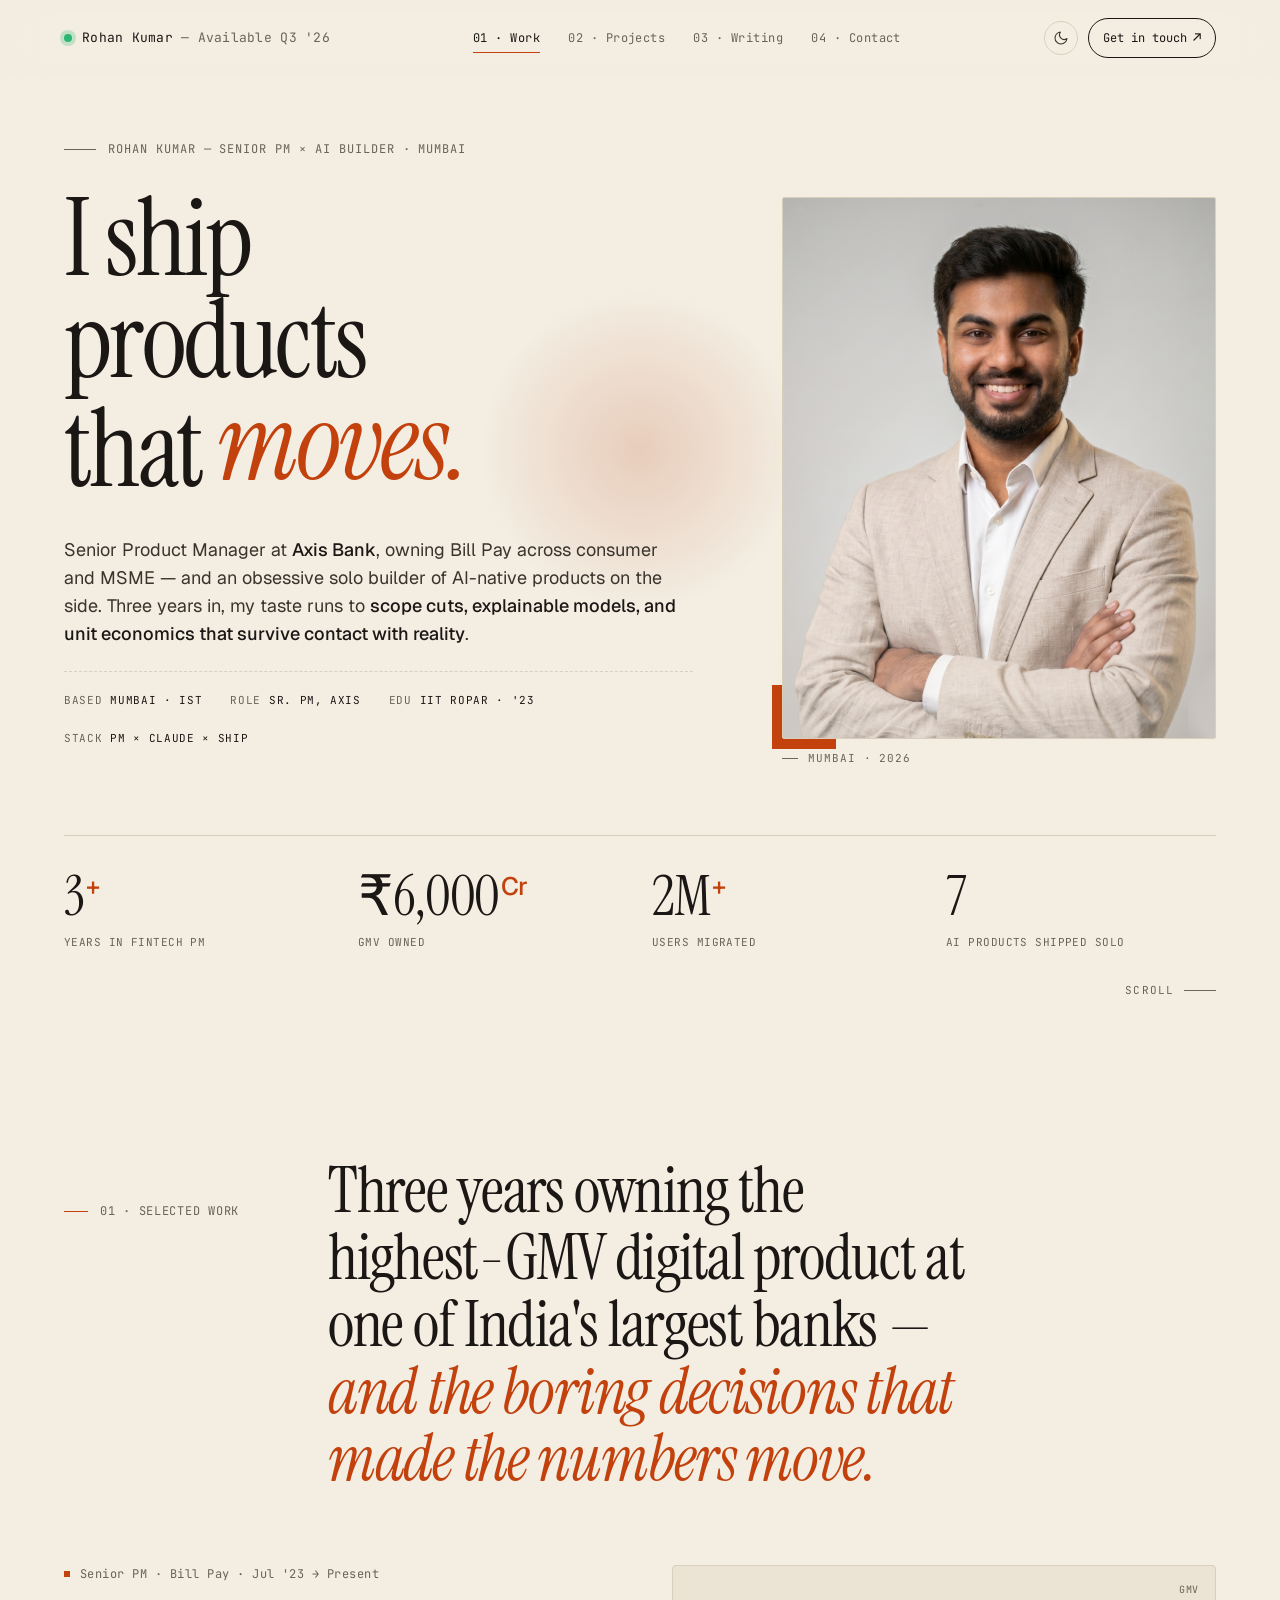
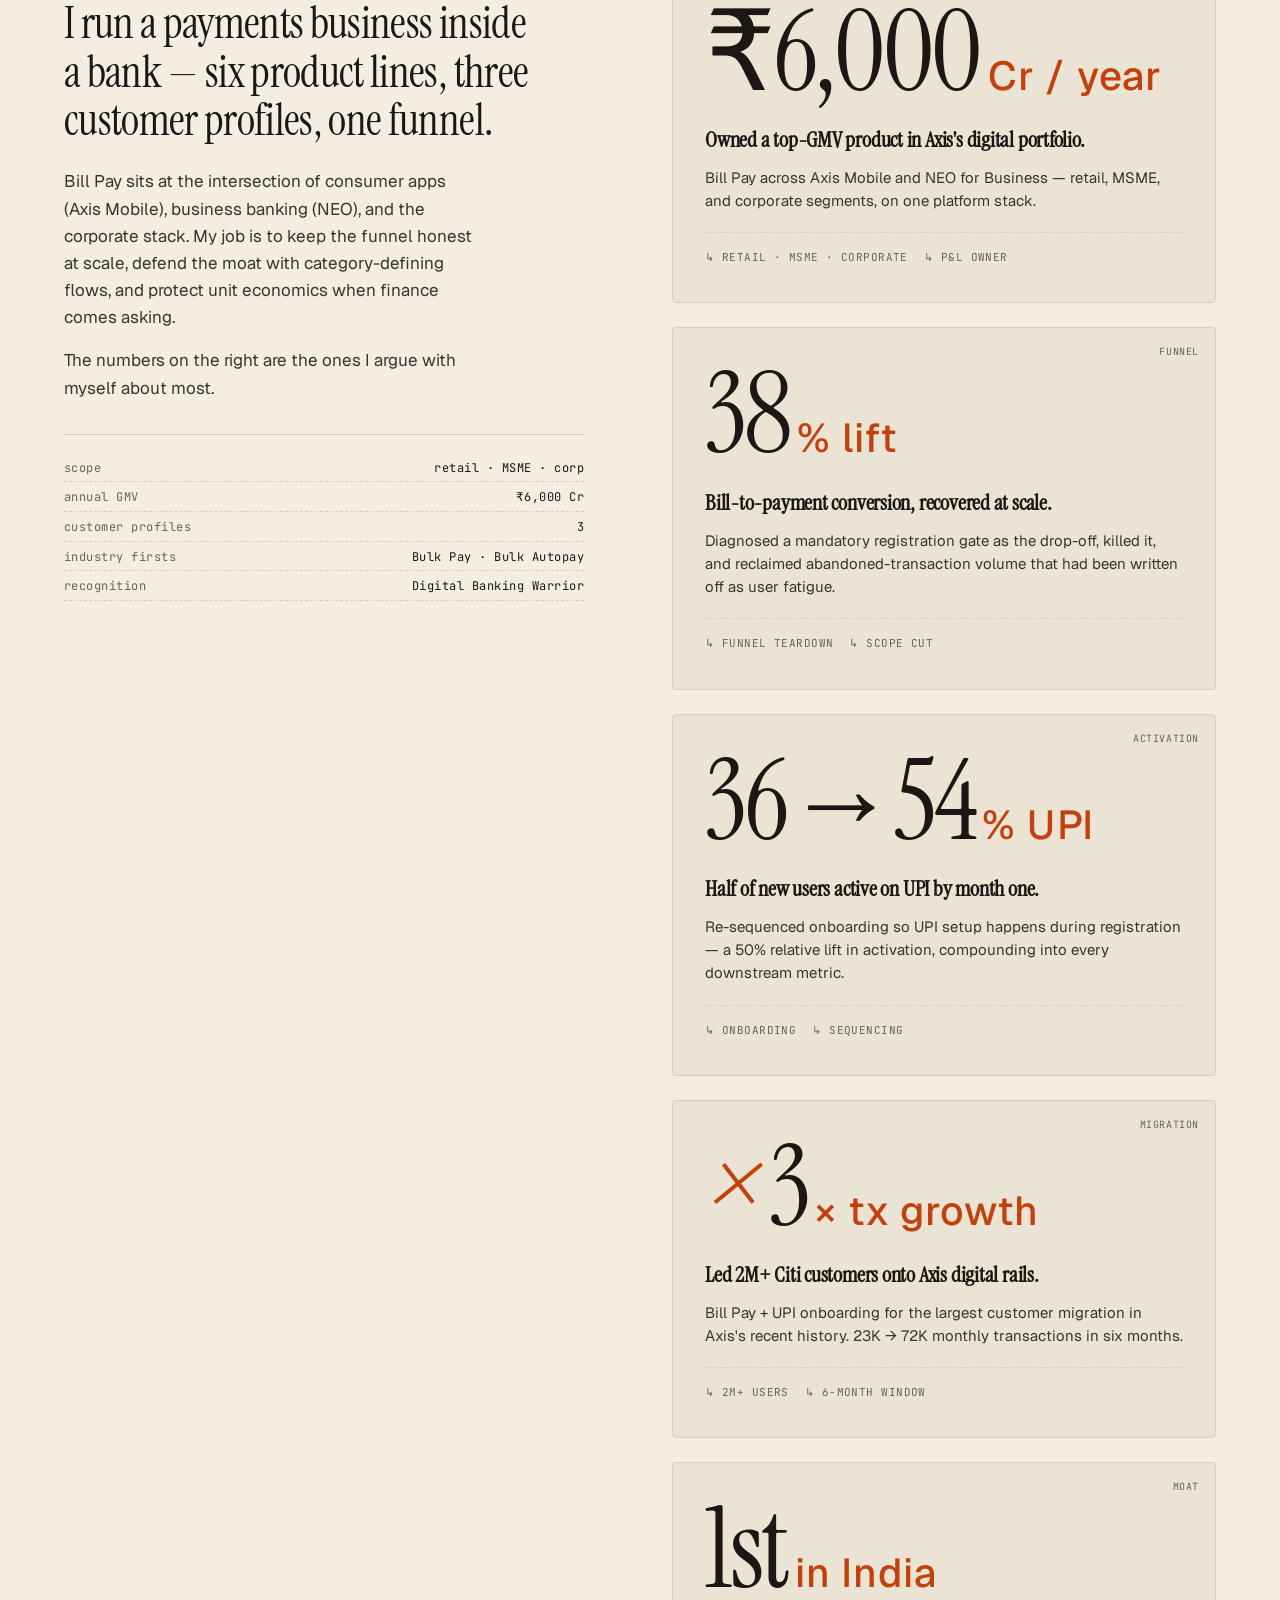
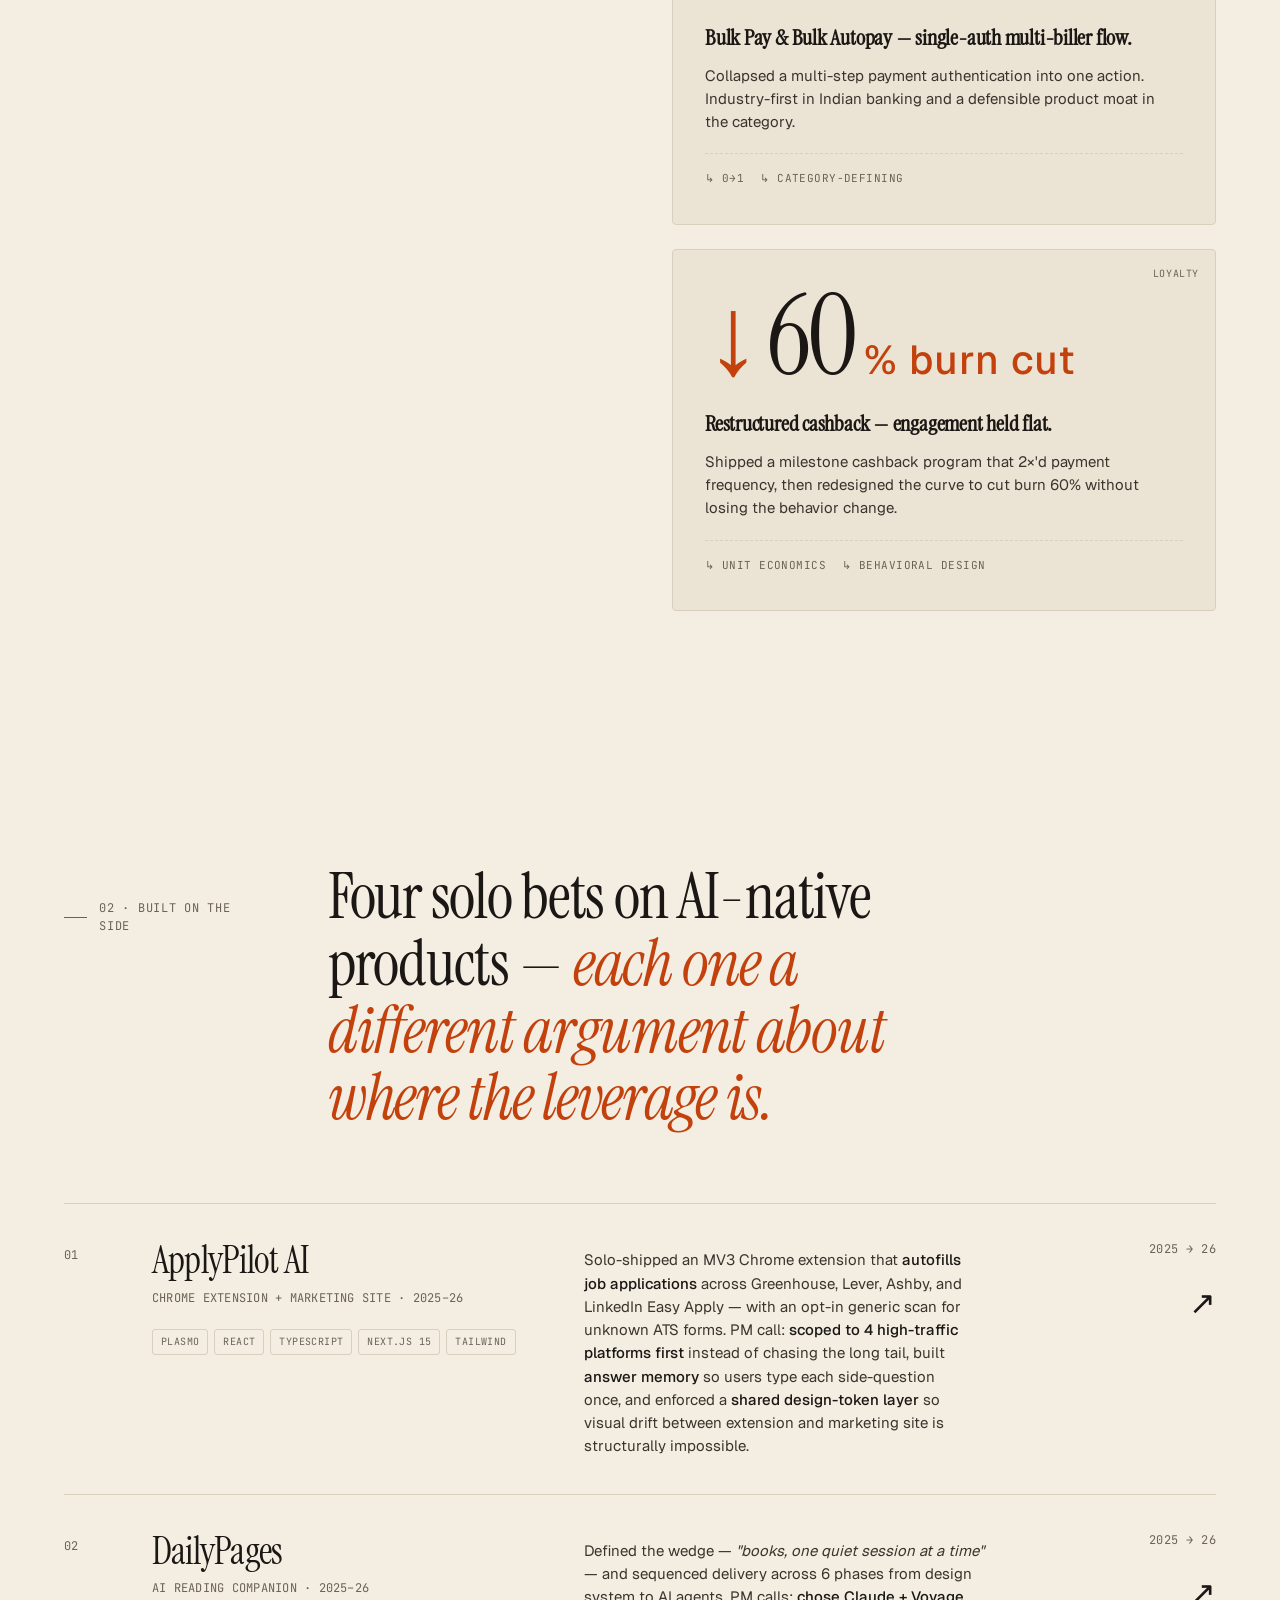
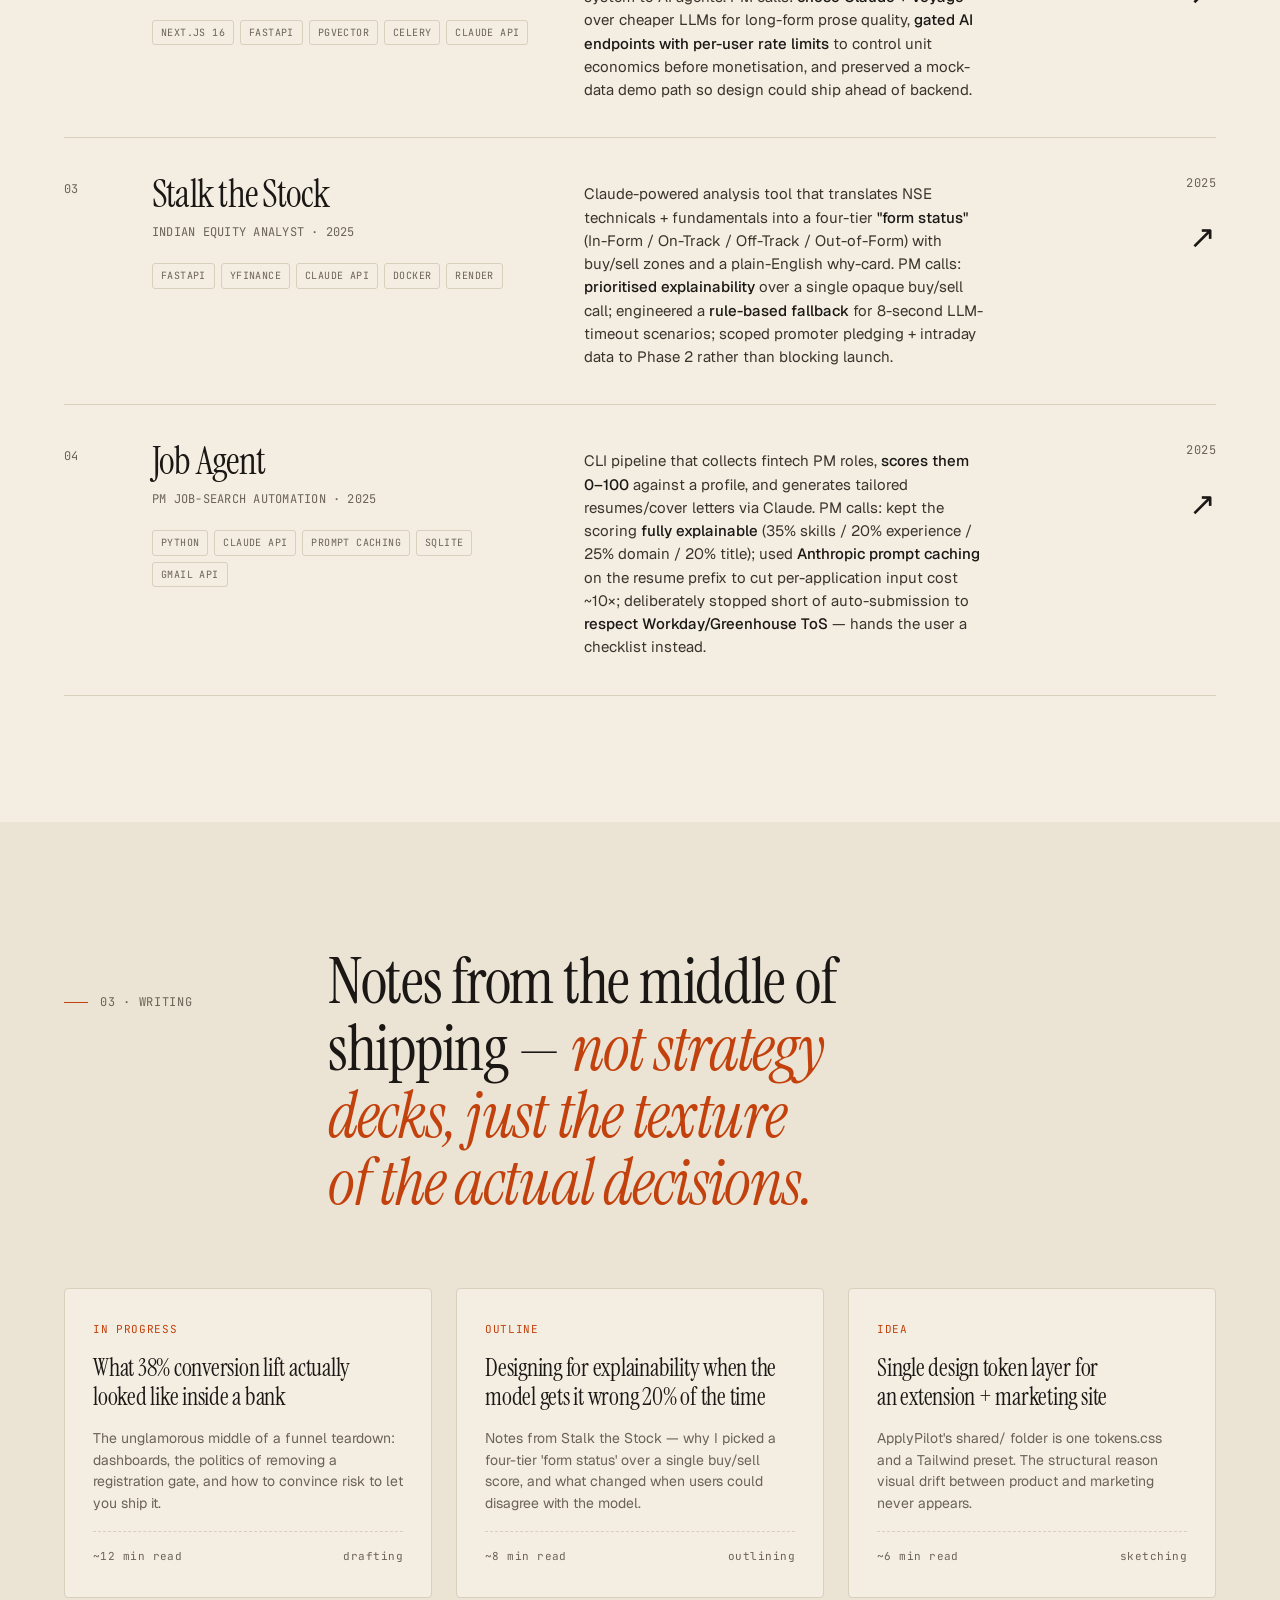
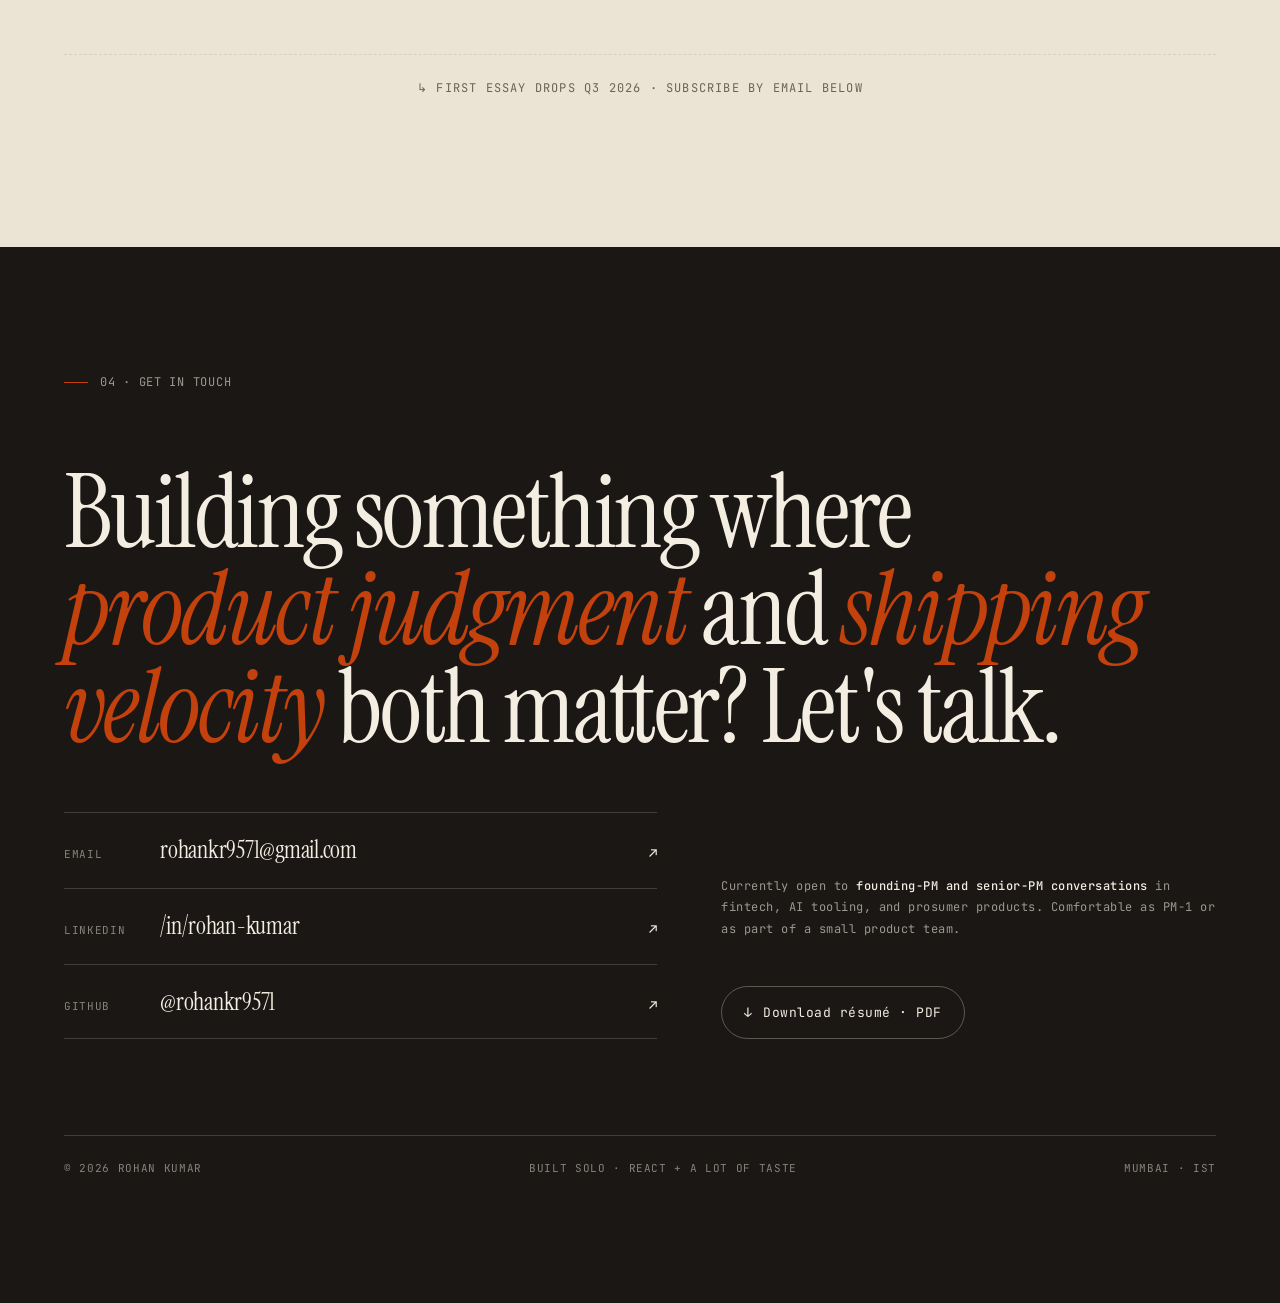
==== index.html @ eeb5023b "Initial commit: static portfolio site - Single-page editorial portfolio with Hero, Axis Impact, Proj" ====
<!doctype html>
<html lang="en">
<head>
<meta charset="utf-8" />
<meta name="viewport" content="width=device-width, initial-scale=1, viewport-fit=cover" />
<title>Rohan Kumar — Senior PM × AI Builder</title>
<meta name="description" content="Senior Product Manager at Axis Bank, owning ₹6,000 Cr GMV in digital payments. Solo builder of AI-native fintech and prosumer products. Mumbai, India." />
<meta name="author" content="Rohan Kumar" />

<meta property="og:type" content="website" />
<meta property="og:title" content="Rohan Kumar — Senior PM × AI Builder" />
<meta property="og:description" content="Senior Product Manager at Axis Bank, owning ₹6,000 Cr GMV in digital payments. Solo builder of AI-native fintech and prosumer products." />
<meta property="og:image" content="assets/og-image.png" />
<meta property="og:image:width" content="1200" />
<meta property="og:image:height" content="630" />
<meta name="twitter:card" content="summary_large_image" />
<meta name="twitter:image" content="assets/og-image.png" />

<link rel="icon" type="image/svg+xml" href="favicon.svg" />

<link rel="preconnect" href="https://fonts.googleapis.com" />
<link rel="preconnect" href="https://fonts.gstatic.com" crossorigin />
<link rel="preload" as="image" href="assets/rohan-portrait.png" fetchpriority="high" />
<link rel="stylesheet" href="https://fonts.googleapis.com/css2?family=Instrument+Serif:ital@0;1&family=Geist:wght@300;400;500;600&family=JetBrains+Mono:wght@400;500&display=swap" />

<link rel="stylesheet" href="styles.css" />

<script>
  // Inline theme bootstrap — runs before paint to prevent flash.
  (() => {
    try {
      const saved = localStorage.getItem('theme');
      const sysDark = window.matchMedia('(prefers-color-scheme: dark)').matches;
      const theme = saved || (sysDark ? 'dark' : 'light');
      document.documentElement.setAttribute('data-theme', theme);
    } catch (e) { /* localStorage blocked — fall through to default light */ }
  })();
</script>
</head>
<body>

<div class="scroll-progress" id="scroll-progress"></div>

<div class="cursor-blob" id="cursor-blob" aria-hidden="true"></div>

<nav class="nav" id="nav">
  <div class="nav-inner">
    <a href="#top" class="nav-brand">
      <span class="dot"></span>
      <span>Rohan Kumar <span class="sub">— Available Q3 '26</span></span>
    </a>
    <div class="nav-links" id="nav-links">
      <a href="#work">01 · Work</a>
      <a href="#projects">02 · Projects</a>
      <a href="#writing">03 · Writing</a>
      <a href="#contact">04 · Contact</a>
    </div>
    <div class="nav-right">
      <button class="theme-toggle" id="theme-toggle" type="button" aria-label="Toggle dark mode" title="Toggle theme">
        <svg class="icon-sun" viewBox="0 0 24 24" width="16" height="16" fill="none" stroke="currentColor" stroke-width="1.6" stroke-linecap="round" stroke-linejoin="round" aria-hidden="true">
          <circle cx="12" cy="12" r="4"/>
          <path d="M12 2v2M12 20v2M4.93 4.93l1.41 1.41M17.66 17.66l1.41 1.41M2 12h2M20 12h2M4.93 19.07l1.41-1.41M17.66 6.34l1.41-1.41"/>
        </svg>
        <svg class="icon-moon" viewBox="0 0 24 24" width="16" height="16" fill="none" stroke="currentColor" stroke-width="1.6" stroke-linecap="round" stroke-linejoin="round" aria-hidden="true">
          <path d="M21 12.79A9 9 0 1 1 11.21 3 7 7 0 0 0 21 12.79z"/>
        </svg>
      </button>
      <a class="nav-cta" href="#contact">Get in touch <span style="font-size:14px">↗</span></a>
    </div>
  </div>
</nav>

<!-- ───────── Hero ───────── -->
<section id="top" class="hero">
  <div class="shell">
    <div class="hero-eyebrow">
      <span class="bar"></span>
      <span>Rohan Kumar — Senior PM × AI Builder · Mumbai</span>
    </div>

    <div class="hero-top">
      <div class="hero-left">
        <h1 class="hero-headline">
          I ship<br>
          products<br>
          that
          <span class="swap">
            <span class="swap-track">
              <span class="swap-word">moves.</span>
              <span class="swap-word">scales.</span>
              <span class="swap-word">explains.</span>
              <span class="swap-word">moves.</span>
            </span>
          </span>
        </h1>

        <div class="hero-sub">
          <p class="hero-blurb">
            Senior Product Manager at <b>Axis Bank</b>, owning Bill Pay across consumer and MSME — and an obsessive solo builder of AI-native products on the side. Three years in, my taste runs to <b>scope cuts, explainable models, and unit economics that survive contact with reality</b>.
          </p>
          <div class="hero-meta-inline">
            <div class="item"><span class="k">based</span><span class="v">Mumbai · IST</span></div>
            <div class="item"><span class="k">role</span><span class="v">Sr. PM, Axis</span></div>
            <div class="item"><span class="k">edu</span><span class="v">IIT Ropar · '23</span></div>
            <div class="item"><span class="k">stack</span><span class="v">PM × Claude × ship</span></div>
          </div>
        </div>
      </div>

      <div class="hero-portrait">
        <div class="accent-corner"></div>
        <div class="frame">
          <img src="assets/rohan-portrait.png" alt="Rohan Kumar" width="1000" height="1000" decoding="async" />
        </div>
        <div class="caption">
          <span class="bar"></span>
          <span>Mumbai · 2026</span>
        </div>
      </div>
    </div>

    <div class="hero-strip">
      <div class="stat">
        <div class="n">3<sup>+</sup></div>
        <div class="l">years in fintech PM</div>
      </div>
      <div class="stat">
        <div class="n">₹6,000<sup>Cr</sup></div>
        <div class="l">GMV owned</div>
      </div>
      <div class="stat">
        <div class="n">2M<sup>+</sup></div>
        <div class="l">users migrated</div>
      </div>
      <div class="stat">
        <div class="n">7</div>
        <div class="l">AI products shipped solo</div>
      </div>
    </div>
  </div>

  <div class="hero-scroll-hint">
    <span>scroll</span>
    <span class="line"></span>
  </div>
</section>

<!-- ───────── Axis Impact ───────── -->
<section id="work" class="axis">
  <div class="shell">
    <div class="section-head reveal">
      <div class="label">01 · Selected work</div>
      <h2>
        Three years owning the highest-GMV digital product at one of India's largest banks — <em>and the boring decisions that made the numbers move.</em>
      </h2>
    </div>

    <div class="axis-stage">
      <div class="axis-narrative reveal">
        <div class="role">
          <span class="pip"></span>
          <span>Senior PM · Bill Pay · Jul '23 → Present</span>
        </div>
        <h3>
          I run a payments business inside a bank — six product lines, three customer profiles, one funnel.
        </h3>
        <p>
          Bill Pay sits at the intersection of consumer apps (Axis Mobile), business banking (NEO), and the corporate stack. My job is to keep the funnel honest at scale, defend the moat with category-defining flows, and protect unit economics when finance comes asking.
        </p>
        <p>
          The numbers on the right are the ones I argue with myself about most.
        </p>
        <div class="ledger">
          <div class="l"><span>scope</span><span class="v">retail · MSME · corp</span></div>
          <div class="l"><span>annual GMV</span><span class="v">₹6,000 Cr</span></div>
          <div class="l"><span>customer profiles</span><span class="v">3</span></div>
          <div class="l"><span>industry firsts</span><span class="v">Bulk Pay · Bulk Autopay</span></div>
          <div class="l"><span>recognition</span><span class="v">Digital Banking Warrior</span></div>
        </div>
      </div>

      <div class="axis-metrics">
        <article class="metric-card">
          <span class="tag">GMV</span>
          <div class="num">₹6,000<span class="unit">Cr / year</span></div>
          <h4 class="title">Owned a top-GMV product in Axis's digital portfolio.</h4>
          <p class="blurb">Bill Pay across Axis Mobile and NEO for Business — retail, MSME, and corporate segments, on one platform stack.</p>
          <div class="meta">
            <span>↳ Retail · MSME · Corporate</span>
            <span>↳ P&amp;L owner</span>
          </div>
        </article>

        <article class="metric-card">
          <span class="tag">Funnel</span>
          <div class="num">38<span class="unit">% lift</span></div>
          <h4 class="title">Bill-to-payment conversion, recovered at scale.</h4>
          <p class="blurb">Diagnosed a mandatory registration gate as the drop-off, killed it, and reclaimed abandoned-transaction volume that had been written off as user fatigue.</p>
          <div class="meta">
            <span>↳ Funnel teardown</span>
            <span>↳ Scope cut</span>
          </div>
        </article>

        <article class="metric-card">
          <span class="tag">Activation</span>
          <div class="num">36→54<span class="unit">% UPI</span></div>
          <h4 class="title">Half of new users active on UPI by month one.</h4>
          <p class="blurb">Re-sequenced onboarding so UPI setup happens during registration — a 50% relative lift in activation, compounding into every downstream metric.</p>
          <div class="meta">
            <span>↳ Onboarding</span>
            <span>↳ Sequencing</span>
          </div>
        </article>

        <article class="metric-card">
          <span class="tag">Migration</span>
          <div class="num"><span class="sym">×</span>3<span class="unit">× tx growth</span></div>
          <h4 class="title">Led 2M+ Citi customers onto Axis digital rails.</h4>
          <p class="blurb">Bill Pay + UPI onboarding for the largest customer migration in Axis's recent history. 23K → 72K monthly transactions in six months.</p>
          <div class="meta">
            <span>↳ 2M+ users</span>
            <span>↳ 6-month window</span>
          </div>
        </article>

        <article class="metric-card">
          <span class="tag">Moat</span>
          <div class="num">1st<span class="unit">in India</span></div>
          <h4 class="title">Bulk Pay &amp; Bulk Autopay — single-auth multi-biller flow.</h4>
          <p class="blurb">Collapsed a multi-step payment authentication into one action. Industry-first in Indian banking and a defensible product moat in the category.</p>
          <div class="meta">
            <span>↳ 0→1</span>
            <span>↳ Category-defining</span>
          </div>
        </article>

        <article class="metric-card">
          <span class="tag">Loyalty</span>
          <div class="num"><span class="sym">↓</span>60<span class="unit">% burn cut</span></div>
          <h4 class="title">Restructured cashback — engagement held flat.</h4>
          <p class="blurb">Shipped a milestone cashback program that 2×'d payment frequency, then redesigned the curve to cut burn 60% without losing the behavior change.</p>
          <div class="meta">
            <span>↳ Unit economics</span>
            <span>↳ Behavioral design</span>
          </div>
        </article>
      </div>
    </div>
  </div>
</section>

<!-- ───────── Projects ───────── -->
<section id="projects" class="projects">
  <div class="shell">
    <div class="section-head reveal">
      <div class="label">02 · Built on the side</div>
      <h2>
        Four solo bets on AI-native products — <em>each one a different argument about where the leverage is.</em>
      </h2>
    </div>

    <div class="project-list">
      <div class="project-row reveal">
        <div class="pr-num">01</div>
        <div class="pr-main">
          <h3>ApplyPilot AI</h3>
          <span class="pr-tagline">Chrome Extension + Marketing Site · 2025–26</span>
          <div class="pr-stack">
            <span>Plasmo</span><span>React</span><span>TypeScript</span><span>Next.js 15</span><span>Tailwind</span>
          </div>
        </div>
        <div class="pr-desc">
          Solo-shipped an MV3 Chrome extension that <b>autofills job applications</b> across Greenhouse, Lever, Ashby, and LinkedIn Easy Apply — with an opt-in generic scan for unknown ATS forms. PM call: <b>scoped to 4 high-traffic platforms first</b> instead of chasing the long tail, built <b>answer memory</b> so users type each side-question once, and enforced a <b>shared design-token layer</b> so visual drift between extension and marketing site is structurally impossible.
        </div>
        <div class="pr-side">
          <span class="pr-year">2025 → 26</span>
          <span class="pr-arrow">↗</span>
        </div>
      </div>

      <div class="project-row reveal">
        <div class="pr-num">02</div>
        <div class="pr-main">
          <h3>DailyPages</h3>
          <span class="pr-tagline">AI Reading Companion · 2025–26</span>
          <div class="pr-stack">
            <span>Next.js 16</span><span>FastAPI</span><span>pgvector</span><span>Celery</span><span>Claude API</span>
          </div>
        </div>
        <div class="pr-desc">
          Defined the wedge — <em>"books, one quiet session at a time"</em> — and sequenced delivery across 6 phases from design system to AI agents. PM calls: <b>chose Claude + Voyage</b> over cheaper LLMs for long-form prose quality, <b>gated AI endpoints with per-user rate limits</b> to control unit economics before monetisation, and preserved a mock-data demo path so design could ship ahead of backend.
        </div>
        <div class="pr-side">
          <span class="pr-year">2025 → 26</span>
          <span class="pr-arrow">↗</span>
        </div>
      </div>

      <div class="project-row reveal">
        <div class="pr-num">03</div>
        <div class="pr-main">
          <h3>Stalk the Stock</h3>
          <span class="pr-tagline">Indian Equity Analyst · 2025</span>
          <div class="pr-stack">
            <span>FastAPI</span><span>yfinance</span><span>Claude API</span><span>Docker</span><span>Render</span>
          </div>
        </div>
        <div class="pr-desc">
          Claude-powered analysis tool that translates NSE technicals + fundamentals into a four-tier <b>"form status"</b> (In-Form / On-Track / Off-Track / Out-of-Form) with buy/sell zones and a plain-English why-card. PM calls: <b>prioritised explainability</b> over a single opaque buy/sell call; engineered a <b>rule-based fallback</b> for 8-second LLM-timeout scenarios; scoped promoter pledging + intraday data to Phase 2 rather than blocking launch.
        </div>
        <div class="pr-side">
          <span class="pr-year">2025</span>
          <span class="pr-arrow">↗</span>
        </div>
      </div>

      <div class="project-row reveal">
        <div class="pr-num">04</div>
        <div class="pr-main">
          <h3>Job Agent</h3>
          <span class="pr-tagline">PM Job-Search Automation · 2025</span>
          <div class="pr-stack">
            <span>Python</span><span>Claude API</span><span>Prompt Caching</span><span>SQLite</span><span>Gmail API</span>
          </div>
        </div>
        <div class="pr-desc">
          CLI pipeline that collects fintech PM roles, <b>scores them 0–100</b> against a profile, and generates tailored resumes/cover letters via Claude. PM calls: kept the scoring <b>fully explainable</b> (35% skills / 20% experience / 25% domain / 20% title); used <b>Anthropic prompt caching</b> on the resume prefix to cut per-application input cost ~10×; deliberately stopped short of auto-submission to <b>respect Workday/Greenhouse ToS</b> — hands the user a checklist instead.
        </div>
        <div class="pr-side">
          <span class="pr-year">2025</span>
          <span class="pr-arrow">↗</span>
        </div>
      </div>
    </div>
  </div>
</section>

<!-- ───────── Writing ───────── -->
<section id="writing" class="writing">
  <div class="shell">
    <div class="section-head reveal">
      <div class="label">03 · Writing</div>
      <h2>
        Notes from the middle of shipping — <em>not strategy decks, just the texture of the actual decisions.</em>
      </h2>
    </div>

    <div class="writing-grid">
      <article class="writing-card reveal delay-1">
        <span class="wc-tag">In progress</span>
        <h4>What 38% conversion lift actually looked like inside a bank</h4>
        <p>The unglamorous middle of a funnel teardown: dashboards, the politics of removing a registration gate, and how to convince risk to let you ship it.</p>
        <div class="wc-foot"><span>~12 min read</span><span>drafting</span></div>
      </article>

      <article class="writing-card reveal delay-2">
        <span class="wc-tag">Outline</span>
        <h4>Designing for explainability when the model gets it wrong 20% of the time</h4>
        <p>Notes from Stalk the Stock — why I picked a four-tier 'form status' over a single buy/sell score, and what changed when users could disagree with the model.</p>
        <div class="wc-foot"><span>~8 min read</span><span>outlining</span></div>
      </article>

      <article class="writing-card reveal delay-3">
        <span class="wc-tag">Idea</span>
        <h4>Single design token layer for an extension + marketing site</h4>
        <p>ApplyPilot's shared/ folder is one tokens.css and a Tailwind preset. The structural reason visual drift between product and marketing never appears.</p>
        <div class="wc-foot"><span>~6 min read</span><span>sketching</span></div>
      </article>
    </div>

    <div class="writing-soon-banner">
      ↳ first essay drops Q3 2026 · subscribe by email below
    </div>
  </div>
</section>

<!-- ───────── Contact ───────── -->
<section id="contact" class="contact">
  <div class="shell">
    <div class="section-head reveal">
      <div class="label">04 · Get in touch</div>
    </div>

    <h2 class="contact-cta reveal">
      Building something where <em>product judgment</em> and <em>shipping velocity</em> both matter? Let's talk.
    </h2>

    <div class="contact-grid">
      <div class="contact-links">
        <a class="contact-link" href="mailto:rohankr9571@gmail.com">
          <span class="k">Email</span>
          <span class="v">rohankr9571@gmail.com</span>
          <span class="a">↗</span>
        </a>
        <a class="contact-link" href="https://linkedin.com/in/rohan-kumar-iitropar" target="_blank" rel="noreferrer">
          <span class="k">LinkedIn</span>
          <span class="v">/in/rohan-kumar</span>
          <span class="a">↗</span>
        </a>
        <a class="contact-link" href="https://github.com/rohankr9571" target="_blank" rel="noreferrer">
          <span class="k">GitHub</span>
          <span class="v">@rohankr9571</span>
          <span class="a">↗</span>
        </a>
      </div>

      <div class="contact-side">
        Currently open to <b>founding-PM and senior-PM conversations</b> in fintech, AI tooling, and prosumer products. Comfortable as PM-1 or as part of a small product team.
        <br><br>
        <a class="download" href="assets/Rohan_Kumar_Resume.pdf" download="Rohan_Kumar_Resume.pdf">
          <span>↓</span> Download résumé · PDF
        </a>
      </div>
    </div>

    <div class="contact-foot">
      <span>© <span id="year">2026</span> Rohan Kumar</span>
      <span>Built solo · React + a lot of taste</span>
      <span>Mumbai · IST</span>
    </div>
  </div>
</section>

<script src="app.js"></script>
</body>
</html>
---- styles.css ----
/* ============================================================
   Rohan Kumar — Portfolio
   Editorial × Builder
   ============================================================ */

:root {
  --bg: #f3ede2;
  --bg-2: #ebe3d4;
  --ink: #1a1714;
  --ink-2: #3a342d;
  --ink-3: #6b6357;
  --line: #d9cfbd;
  --line-soft: #e4dcc9;
  --accent: #c2410c;
  --accent-soft: #f0e5d2;
  --accent-ink: #8a2a05;

  --serif: "Instrument Serif", "Newsreader", Georgia, serif;
  --sans: "Geist", "Söhne", -apple-system, BlinkMacSystemFont, "Segoe UI", system-ui, sans-serif;
  --mono: "JetBrains Mono", "Geist Mono", ui-monospace, Menlo, monospace;

  --gutter: clamp(24px, 5vw, 72px);
  --max-w: 1320px;
  --section-pad: clamp(96px, 14vh, 180px);

  color-scheme: light;
}

[data-theme="dark"] {
  --bg: #14110d;
  --bg-2: #1c1814;
  --ink: #f3ede2;
  --ink-2: #d6cdb9;
  --ink-3: #968b78;
  --line: #2e2823;
  --line-soft: #251f1a;
  --accent: #e8743a;
  --accent-soft: #2a1c12;
  --accent-ink: #f9a878;
  color-scheme: dark;
}

[data-density="comfortable"] {
  --section-pad: clamp(96px, 14vh, 180px);
}
[data-density="compact"] {
  --section-pad: clamp(64px, 9vh, 120px);
}

* { box-sizing: border-box; margin: 0; padding: 0; }

html { scroll-behavior: smooth; }

body {
  font-family: var(--sans);
  background: var(--bg);
  color: var(--ink);
  font-size: 17px;
  line-height: 1.55;
  font-feature-settings: "ss01", "ss02", "cv11";
  -webkit-font-smoothing: antialiased;
  text-rendering: optimizeLegibility;
  overflow-x: hidden;
  transition: background 0.4s ease, color 0.4s ease;
}

::selection { background: var(--accent); color: #fff; }

a { color: inherit; text-decoration: none; }

button { font: inherit; cursor: pointer; border: none; background: none; color: inherit; }

/* ----- Layout ----- */

.shell {
  max-width: var(--max-w);
  margin: 0 auto;
  padding: 0 var(--gutter);
}

section {
  padding-top: var(--section-pad);
  padding-bottom: var(--section-pad);
  position: relative;
}

/* ----- Scroll progress ----- */
.scroll-progress {
  position: fixed;
  top: 0; left: 0;
  height: 2px;
  background: var(--accent);
  z-index: 100;
  width: 0%;
  transition: width 0.1s linear;
}

/* ----- Nav ----- */
.nav {
  position: fixed;
  top: 0; left: 0; right: 0;
  z-index: 50;
  backdrop-filter: blur(20px) saturate(140%);
  -webkit-backdrop-filter: blur(20px) saturate(140%);
  background: color-mix(in oklab, var(--bg) 75%, transparent);
  border-bottom: 1px solid transparent;
  transition: border-color 0.25s ease, background 0.25s ease;
}
.nav.scrolled { border-bottom-color: var(--line); }
.nav-inner {
  max-width: var(--max-w);
  margin: 0 auto;
  padding: 18px var(--gutter);
  display: flex;
  align-items: center;
  justify-content: space-between;
  gap: 32px;
}
.nav-brand .sub { color: var(--ink-3); }
@media (max-width: 540px) {
  .nav-inner { gap: 16px; padding: 14px var(--gutter); }
  .nav-brand .sub { display: none; }
  .nav-cta { padding: 8px 12px; font-size: 11px; }
}
.nav-brand {
  font-family: var(--mono);
  font-size: 13px;
  letter-spacing: 0.02em;
  display: flex;
  align-items: center;
  gap: 10px;
}
.nav-brand .dot {
  width: 8px; height: 8px;
  border-radius: 50%;
  background: #2bb673;
  box-shadow: 0 0 0 4px color-mix(in oklab, #2bb673 25%, transparent);
  animation: pulse 2.4s ease-in-out infinite;
}
@keyframes pulse {
  0%, 100% { box-shadow: 0 0 0 4px color-mix(in oklab, #2bb673 25%, transparent); }
  50% { box-shadow: 0 0 0 8px color-mix(in oklab, #2bb673 5%, transparent); }
}
.nav-links {
  display: flex;
  gap: 28px;
  font-family: var(--mono);
  font-size: 12px;
  color: var(--ink-3);
  letter-spacing: 0.04em;
}
.nav-links a {
  position: relative;
  transition: color 0.2s;
}
.nav-links a:hover { color: var(--ink); }
.nav-links a.active { color: var(--ink); }
.nav-links a.active::after {
  content: ""; position: absolute;
  left: 0; right: 0; bottom: -6px;
  height: 1px; background: var(--accent);
}
.nav-cta {
  display: flex; align-items: center; gap: 6px;
  padding: 8px 14px;
  border: 1px solid var(--ink);
  border-radius: 999px;
  font-family: var(--mono); font-size: 12px;
  transition: all 0.2s;
}
.nav-cta:hover { background: var(--ink); color: var(--bg); }

.nav-right {
  display: flex;
  align-items: center;
  gap: 10px;
}
.theme-toggle {
  width: 34px;
  height: 34px;
  display: inline-flex;
  align-items: center;
  justify-content: center;
  border: 1px solid var(--line);
  border-radius: 999px;
  color: var(--ink-2);
  background: transparent;
  transition: color 0.2s, border-color 0.2s, background 0.2s;
}
.theme-toggle:hover {
  color: var(--ink);
  border-color: var(--ink);
}
.theme-toggle .icon-sun { display: none; }
.theme-toggle .icon-moon { display: block; }
[data-theme="dark"] .theme-toggle .icon-sun { display: block; }
[data-theme="dark"] .theme-toggle .icon-moon { display: none; }
@media (max-width: 540px) {
  .theme-toggle { width: 30px; height: 30px; }
}

@media (max-width: 720px) {
  .nav-links { display: none; }
}

/* ----- Hero ----- */
.hero {
  min-height: 100vh;
  display: flex;
  flex-direction: column;
  justify-content: center;
  padding-top: 140px;
  padding-bottom: 80px;
  position: relative;
}
@media (max-width: 540px) {
  .hero { padding-top: 110px; padding-bottom: 64px; }
  .hero-scroll-hint { display: none; }
  body { font-size: 16px; }
  .project-row { grid-template-columns: 24px 1fr; gap: 14px; padding: 24px 0; }
  .pr-arrow { font-size: 24px; }
  .axis-narrative h3 { font-size: 28px; }
  .metric-card { padding: 28px 22px; }
}

.hero-top {
  display: grid;
  grid-template-columns: 1.45fr 1fr;
  gap: clamp(40px, 7vw, 96px);
  align-items: end;
}
@media (max-width: 960px) {
  .hero-top { grid-template-columns: 1fr; gap: 48px; }
}

.hero-portrait {
  position: relative;
  align-self: end;
  margin-bottom: 8px;
}
.hero-portrait .frame {
  position: relative;
  aspect-ratio: 4 / 5;
  width: 100%;
  max-width: 460px;
  margin-left: auto;
  background: var(--bg-2);
  border: 1px solid var(--line);
  overflow: hidden;
  border-radius: 2px;
}
.hero-portrait .frame img {
  width: 100%;
  height: 100%;
  object-fit: cover;
  object-position: center 22%;
  filter: saturate(0.96);
  display: block;
}
.hero-portrait .frame::after {
  content: "";
  position: absolute;
  inset: 0;
  background: linear-gradient(180deg, transparent 60%, color-mix(in oklab, var(--bg) 28%, transparent));
  pointer-events: none;
}
.hero-portrait .accent-corner {
  position: absolute;
  bottom: -10px;
  left: -10px;
  width: 64px; height: 64px;
  background: var(--accent);
  z-index: -1;
}
.hero-portrait .caption {
  position: absolute;
  left: 0;
  bottom: -28px;
  font-family: var(--mono);
  font-size: 11px;
  letter-spacing: 0.08em;
  text-transform: uppercase;
  color: var(--ink-3);
  display: flex; align-items: center; gap: 10px;
}
.hero-portrait .caption .bar { width: 16px; height: 1px; background: var(--ink-3); }
@media (max-width: 960px) {
  .hero-portrait .frame { max-width: 380px; margin: 0 auto; }
  .hero-portrait .caption { left: 50%; transform: translateX(-50%); }
}

.hero-eyebrow {
  font-family: var(--mono);
  font-size: 12px;
  color: var(--ink-3);
  letter-spacing: 0.08em;
  text-transform: uppercase;
  margin-bottom: 28px;
  display: flex;
  align-items: center;
  gap: 12px;
}
.hero-eyebrow .bar {
  width: 32px; height: 1px;
  background: var(--ink-3);
}

.hero-headline {
  font-family: var(--serif);
  font-weight: 400;
  font-size: clamp(48px, 8.5vw, 132px);
  line-height: 0.94;
  letter-spacing: -0.025em;
  margin-bottom: 36px;
}
.hero-headline .swap {
  display: inline-block;
  color: var(--accent);
  font-style: italic;
  position: relative;
}
.hero-headline .swap-track {
  display: inline-block;
  min-width: 6ch;
  position: relative;
  height: 1em;
  vertical-align: bottom;
  overflow: hidden;
}
.hero-headline .swap-word {
  display: block;
  animation: swap 8s ease-in-out infinite;
}
@keyframes swap {
  0%, 22% { transform: translateY(0); }
  25%, 47% { transform: translateY(-100%); }
  50%, 72% { transform: translateY(-200%); }
  75%, 97% { transform: translateY(-300%); }
  100% { transform: translateY(0); }
}

.hero-sub {
  display: flex;
  flex-direction: column;
  gap: 24px;
  margin-top: 12px;
}

.hero-blurb {
  font-size: 18px;
  line-height: 1.55;
  color: var(--ink-2);
  max-width: 52ch;
  text-wrap: pretty;
}
.hero-blurb b { color: var(--ink); font-weight: 500; }

.hero-meta-inline {
  display: flex;
  flex-wrap: wrap;
  gap: 20px 28px;
  font-family: var(--mono);
  font-size: 11px;
  color: var(--ink-3);
  letter-spacing: 0.06em;
  text-transform: uppercase;
  padding-top: 20px;
  border-top: 1px dashed var(--line);
}
.hero-meta-inline .item { display: flex; gap: 8px; }
.hero-meta-inline .k { color: var(--ink-3); }
.hero-meta-inline .v { color: var(--ink); }

.hero-strip {
  margin-top: 88px;
  padding-top: 32px;
  border-top: 1px solid var(--line);
  display: grid;
  grid-template-columns: repeat(4, 1fr);
  gap: 24px;
}
@media (max-width: 860px) {
  .hero-strip { grid-template-columns: repeat(2, 1fr); gap: 32px 24px; }
}
.hero-strip .stat .n {
  font-family: var(--serif);
  font-size: clamp(36px, 5vw, 56px);
  line-height: 1;
  letter-spacing: -0.02em;
}
.hero-strip .stat .n sup {
  font-size: 0.45em;
  font-family: var(--sans);
  font-weight: 500;
  margin-left: 2px;
  vertical-align: super;
  color: var(--accent);
}
.hero-strip .stat .l {
  font-family: var(--mono);
  font-size: 11px;
  color: var(--ink-3);
  letter-spacing: 0.04em;
  margin-top: 10px;
  text-transform: uppercase;
}

.hero-scroll-hint {
  position: absolute;
  bottom: 32px;
  right: var(--gutter);
  font-family: var(--mono);
  font-size: 11px;
  color: var(--ink-3);
  letter-spacing: 0.1em;
  text-transform: uppercase;
  display: flex;
  align-items: center;
  gap: 10px;
}
.hero-scroll-hint .line {
  width: 32px; height: 1px;
  background: var(--ink-3);
  animation: scroll-hint 2.6s ease-in-out infinite;
  transform-origin: left;
}
@keyframes scroll-hint {
  0%, 100% { transform: scaleX(0.3); opacity: 0.4; }
  50% { transform: scaleX(1); opacity: 1; }
}

/* ----- Section headers ----- */
.section-head {
  display: grid;
  grid-template-columns: 200px 1fr;
  gap: 64px;
  margin-bottom: 72px;
  align-items: baseline;
}
@media (max-width: 720px) {
  .section-head { grid-template-columns: 1fr; gap: 16px; }
}
.section-head .label {
  font-family: var(--mono);
  font-size: 12px;
  letter-spacing: 0.06em;
  color: var(--ink-3);
  text-transform: uppercase;
  display: flex;
  align-items: center;
  gap: 12px;
}
.section-head .label::before {
  content: "";
  width: 24px; height: 1px;
  background: var(--accent);
}
.section-head h2 {
  font-family: var(--serif);
  font-weight: 400;
  font-size: clamp(36px, 5vw, 64px);
  line-height: 1.05;
  letter-spacing: -0.02em;
  max-width: 22ch;
  text-wrap: balance;
}
.section-head h2 em {
  color: var(--accent);
  font-style: italic;
}

/* ----- Axis Impact (scroll-driven) ----- */
.axis {
  background: var(--bg);
  position: relative;
}
.axis-stage {
  display: grid;
  grid-template-columns: 1fr 1fr;
  gap: 64px;
  align-items: start;
}
@media (max-width: 960px) {
  .axis-stage { grid-template-columns: 1fr; gap: 48px; }
}
.axis-narrative {
  position: sticky;
  top: 18vh;
  padding-right: 24px;
}
@media (max-width: 960px) {
  .axis-narrative { position: relative; top: 0; padding-right: 0; }
}
.axis-narrative .role {
  font-family: var(--mono);
  font-size: 12px;
  color: var(--ink-3);
  letter-spacing: 0.04em;
  margin-bottom: 16px;
  display: flex;
  align-items: center;
  gap: 10px;
}
.axis-narrative .role .pip {
  width: 6px; height: 6px;
  background: var(--accent);
  display: inline-block;
}
.axis-narrative h3 {
  font-family: var(--serif);
  font-weight: 400;
  font-size: clamp(28px, 3.6vw, 44px);
  line-height: 1.1;
  letter-spacing: -0.015em;
  margin-bottom: 24px;
  text-wrap: balance;
}
.axis-narrative p {
  font-size: 17px;
  line-height: 1.6;
  color: var(--ink-2);
  margin-bottom: 16px;
  max-width: 38ch;
}
.axis-narrative .ledger {
  margin-top: 32px;
  padding-top: 24px;
  border-top: 1px solid var(--line);
  font-family: var(--mono);
  font-size: 12px;
  color: var(--ink-3);
  letter-spacing: 0.04em;
  display: grid;
  gap: 6px;
}
.axis-narrative .ledger .l {
  display: flex; justify-content: space-between;
  border-bottom: 1px dashed var(--line);
  padding-bottom: 4px;
}
.axis-narrative .ledger .l .v { color: var(--ink); }

.axis-metrics {
  display: grid;
  gap: 24px;
}

.metric-card {
  background: var(--bg-2);
  border: 1px solid var(--line);
  border-radius: 4px;
  padding: 36px 32px;
  opacity: 0;
  transform: translateY(40px);
  transition: opacity 0.8s cubic-bezier(.2,.7,.2,1), transform 0.8s cubic-bezier(.2,.7,.2,1), border-color 0.3s;
  position: relative;
}
.metric-card.in {
  opacity: 1;
  transform: translateY(0);
}
.metric-card:hover { border-color: var(--accent); }
.metric-card .tag {
  position: absolute;
  top: 16px; right: 16px;
  font-family: var(--mono);
  font-size: 10px;
  color: var(--ink-3);
  letter-spacing: 0.06em;
  text-transform: uppercase;
}
.metric-card .num {
  font-family: var(--serif);
  font-size: clamp(64px, 9vw, 112px);
  line-height: 0.9;
  letter-spacing: -0.03em;
  color: var(--ink);
  display: flex;
  align-items: baseline;
  gap: 8px;
}
.metric-card .num .unit {
  font-size: 0.36em;
  font-family: var(--sans);
  font-weight: 500;
  color: var(--accent);
  letter-spacing: 0.02em;
}
.metric-card .num .sym {
  color: var(--accent);
  font-style: italic;
}
.metric-card .title {
  margin-top: 24px;
  font-family: var(--serif);
  font-size: 22px;
  line-height: 1.25;
  letter-spacing: -0.01em;
}
.metric-card .blurb {
  margin-top: 12px;
  font-size: 15px;
  color: var(--ink-2);
  line-height: 1.55;
  text-wrap: pretty;
}
.metric-card .meta {
  margin-top: 20px;
  padding-top: 16px;
  border-top: 1px dashed var(--line);
  display: flex;
  gap: 16px;
  font-family: var(--mono);
  font-size: 11px;
  color: var(--ink-3);
  letter-spacing: 0.04em;
  text-transform: uppercase;
  flex-wrap: wrap;
}

/* ----- Projects ----- */
.projects {
  background: var(--bg);
}
.project-list {
  display: grid;
  gap: 0;
}

.project-row {
  display: grid;
  grid-template-columns: 56px 1fr 1fr 200px;
  gap: 32px;
  padding: 36px 0;
  border-top: 1px solid var(--line);
  align-items: start;
  position: relative;
  cursor: pointer;
  transition: padding 0.3s ease;
}
.project-row:last-child { border-bottom: 1px solid var(--line); }
.project-row::before {
  content: "";
  position: absolute;
  inset: 0;
  background: var(--accent);
  transform: scaleY(0);
  transform-origin: bottom;
  transition: transform 0.35s cubic-bezier(.2,.7,.2,1);
  z-index: 0;
}
.project-row:hover::before {
  transform: scaleY(1);
  transform-origin: top;
}
.project-row:hover > * {
  color: #fff;
  position: relative;
  z-index: 1;
}
.project-row:hover .pr-arrow {
  transform: translate(8px, -8px);
  color: #fff;
}
.project-row:hover .pr-stack span {
  background: rgba(255,255,255,0.15);
  border-color: rgba(255,255,255,0.3);
  color: #fff;
}
.project-row:hover .pr-num,
.project-row:hover .pr-year {
  color: rgba(255,255,255,0.7);
}

.project-row > * { transition: color 0.3s; position: relative; z-index: 1; }

.pr-num {
  font-family: var(--mono);
  font-size: 12px;
  color: var(--ink-3);
  letter-spacing: 0.04em;
  padding-top: 6px;
}

.pr-main {
  display: flex;
  flex-direction: column;
  gap: 8px;
}
.pr-main h3 {
  font-family: var(--serif);
  font-weight: 400;
  font-size: clamp(28px, 3vw, 40px);
  line-height: 1.05;
  letter-spacing: -0.02em;
}
.pr-tagline {
  font-family: var(--mono);
  font-size: 12px;
  color: var(--ink-3);
  letter-spacing: 0.02em;
  text-transform: uppercase;
}

.pr-desc {
  font-size: 15px;
  line-height: 1.55;
  color: var(--ink-2);
  text-wrap: pretty;
  padding-top: 8px;
}
.pr-desc b { color: var(--ink); font-weight: 500; }

.pr-stack {
  display: flex;
  flex-wrap: wrap;
  gap: 6px;
  margin-top: 14px;
}
.pr-stack span {
  font-family: var(--mono);
  font-size: 10px;
  letter-spacing: 0.04em;
  padding: 4px 8px;
  border: 1px solid var(--line);
  border-radius: 3px;
  color: var(--ink-3);
  text-transform: uppercase;
  background: var(--bg);
  transition: all 0.3s;
}

.pr-side {
  display: flex;
  flex-direction: column;
  align-items: flex-end;
  gap: 20px;
  text-align: right;
}
.pr-year {
  font-family: var(--mono);
  font-size: 12px;
  color: var(--ink-3);
  letter-spacing: 0.04em;
}
.pr-arrow {
  font-family: var(--serif);
  font-size: 32px;
  color: var(--ink);
  transition: transform 0.35s cubic-bezier(.2,.7,.2,1), color 0.3s;
  display: inline-block;
}

@media (max-width: 960px) {
  .project-row {
    grid-template-columns: 32px 1fr;
    gap: 16px;
    padding: 28px 0;
  }
  .pr-desc, .pr-side { grid-column: 2; }
  .pr-side { flex-direction: row; justify-content: space-between; align-items: center; text-align: left; }
}

/* ----- Writing (placeholder) ----- */
.writing { background: var(--bg-2); }
.writing-grid {
  display: grid;
  grid-template-columns: repeat(3, 1fr);
  gap: 24px;
}
@media (max-width: 860px) {
  .writing-grid { grid-template-columns: 1fr; }
}
.writing-card {
  padding: 32px 28px;
  border: 1px solid var(--line);
  border-radius: 4px;
  background: var(--bg);
  display: flex;
  flex-direction: column;
  gap: 16px;
  min-height: 280px;
  position: relative;
  transition: border-color 0.3s, transform 0.3s;
}
.writing-card:hover {
  border-color: var(--accent);
  transform: translateY(-2px);
}
.writing-card .wc-tag {
  font-family: var(--mono);
  font-size: 11px;
  color: var(--accent);
  letter-spacing: 0.06em;
  text-transform: uppercase;
}
.writing-card h4 {
  font-family: var(--serif);
  font-weight: 400;
  font-size: 24px;
  line-height: 1.2;
  letter-spacing: -0.01em;
  text-wrap: balance;
}
.writing-card p {
  font-size: 14px;
  color: var(--ink-3);
  line-height: 1.55;
}
.writing-card .wc-foot {
  margin-top: auto;
  font-family: var(--mono);
  font-size: 11px;
  color: var(--ink-3);
  letter-spacing: 0.04em;
  display: flex;
  justify-content: space-between;
  padding-top: 16px;
  border-top: 1px dashed var(--line);
}
.writing-soon-banner {
  margin-top: 56px;
  text-align: center;
  font-family: var(--mono);
  font-size: 12px;
  color: var(--ink-3);
  letter-spacing: 0.1em;
  text-transform: uppercase;
  padding: 24px;
  border-top: 1px dashed var(--line);
}

/* ----- Contact ----- */
.contact {
  background: var(--ink);
  color: var(--bg);
}
[data-theme="dark"] .contact {
  background: var(--bg-2);
}
.contact .section-head .label { color: color-mix(in oklab, var(--bg) 60%, transparent); }
.contact .section-head .label::before { background: var(--accent); }
.contact h2 { color: var(--bg); }

.contact-cta {
  font-family: var(--serif);
  font-weight: 400;
  font-size: clamp(48px, 8vw, 128px);
  line-height: 0.95;
  letter-spacing: -0.025em;
  margin-bottom: 56px;
  text-wrap: balance;
}
.contact-cta em {
  font-style: italic;
  color: var(--accent);
}

.contact-grid {
  display: grid;
  grid-template-columns: 1.2fr 1fr;
  gap: 64px;
  align-items: end;
}
@media (max-width: 860px) {
  .contact-grid { grid-template-columns: 1fr; gap: 40px; }
}

.contact-links {
  display: grid;
  gap: 2px;
}
.contact-link {
  display: grid;
  grid-template-columns: 80px 1fr auto;
  gap: 16px;
  align-items: baseline;
  padding: 18px 0;
  border-top: 1px solid color-mix(in oklab, var(--bg) 18%, transparent);
  font-size: 18px;
  transition: padding-left 0.3s ease, color 0.3s;
}
@media (max-width: 540px) {
  .contact-link { grid-template-columns: 60px 1fr auto; gap: 12px; }
  .contact-link .v { font-size: 18px; }
  .contact-cta { font-size: clamp(40px, 11vw, 88px); }
}
.contact-link:last-child { border-bottom: 1px solid color-mix(in oklab, var(--bg) 18%, transparent); }
.contact-link:hover {
  padding-left: 16px;
  color: var(--accent);
}
.contact-link .k {
  font-family: var(--mono);
  font-size: 11px;
  color: color-mix(in oklab, var(--bg) 50%, transparent);
  letter-spacing: 0.06em;
  text-transform: uppercase;
}
.contact-link .v {
  font-family: var(--serif);
  font-size: 24px;
  letter-spacing: -0.01em;
}
.contact-link .a {
  font-family: var(--mono);
  font-size: 14px;
}

.contact-side {
  font-family: var(--mono);
  font-size: 12px;
  color: color-mix(in oklab, var(--bg) 60%, transparent);
  letter-spacing: 0.04em;
  line-height: 1.8;
}
.contact-side b { color: var(--bg); font-weight: 500; }
.contact-side .download {
  margin-top: 24px;
  display: inline-flex;
  align-items: center;
  gap: 10px;
  padding: 14px 22px;
  border: 1px solid color-mix(in oklab, var(--bg) 30%, transparent);
  border-radius: 999px;
  color: var(--bg);
  font-family: var(--mono);
  font-size: 13px;
  letter-spacing: 0.04em;
  transition: all 0.25s;
}
.contact-side .download:hover {
  background: var(--accent);
  border-color: var(--accent);
  color: #fff;
}

.contact-foot {
  margin-top: 96px;
  padding-top: 24px;
  border-top: 1px solid color-mix(in oklab, var(--bg) 18%, transparent);
  font-family: var(--mono);
  font-size: 11px;
  color: color-mix(in oklab, var(--bg) 50%, transparent);
  letter-spacing: 0.06em;
  text-transform: uppercase;
  display: flex;
  justify-content: space-between;
  flex-wrap: wrap;
  gap: 12px;
}

/* ----- Reveal helpers ----- */
.reveal {
  opacity: 0;
  transform: translateY(24px);
  transition: opacity 0.9s cubic-bezier(.2,.7,.2,1), transform 0.9s cubic-bezier(.2,.7,.2,1);
}
.reveal.in {
  opacity: 1;
  transform: translateY(0);
}
.reveal.delay-1 { transition-delay: 0.08s; }
.reveal.delay-2 { transition-delay: 0.16s; }
.reveal.delay-3 { transition-delay: 0.24s; }
.reveal.delay-4 { transition-delay: 0.32s; }

/* cursor blob */
.cursor-blob {
  position: fixed;
  pointer-events: none;
  width: 320px; height: 320px;
  border-radius: 50%;
  background: radial-gradient(circle, color-mix(in oklab, var(--accent) 18%, transparent) 0%, transparent 70%);
  transform: translate(-50%, -50%);
  z-index: 0;
  transition: opacity 0.3s;
  mix-blend-mode: multiply;
}
[data-theme="dark"] .cursor-blob { mix-blend-mode: screen; }

@media (pointer: coarse) {
  .cursor-blob { display: none; }
}

@media (prefers-reduced-motion: reduce) {
  *, *::before, *::after {
    animation-duration: 0.01ms !important;
    transition-duration: 0.01ms !important;
  }
}
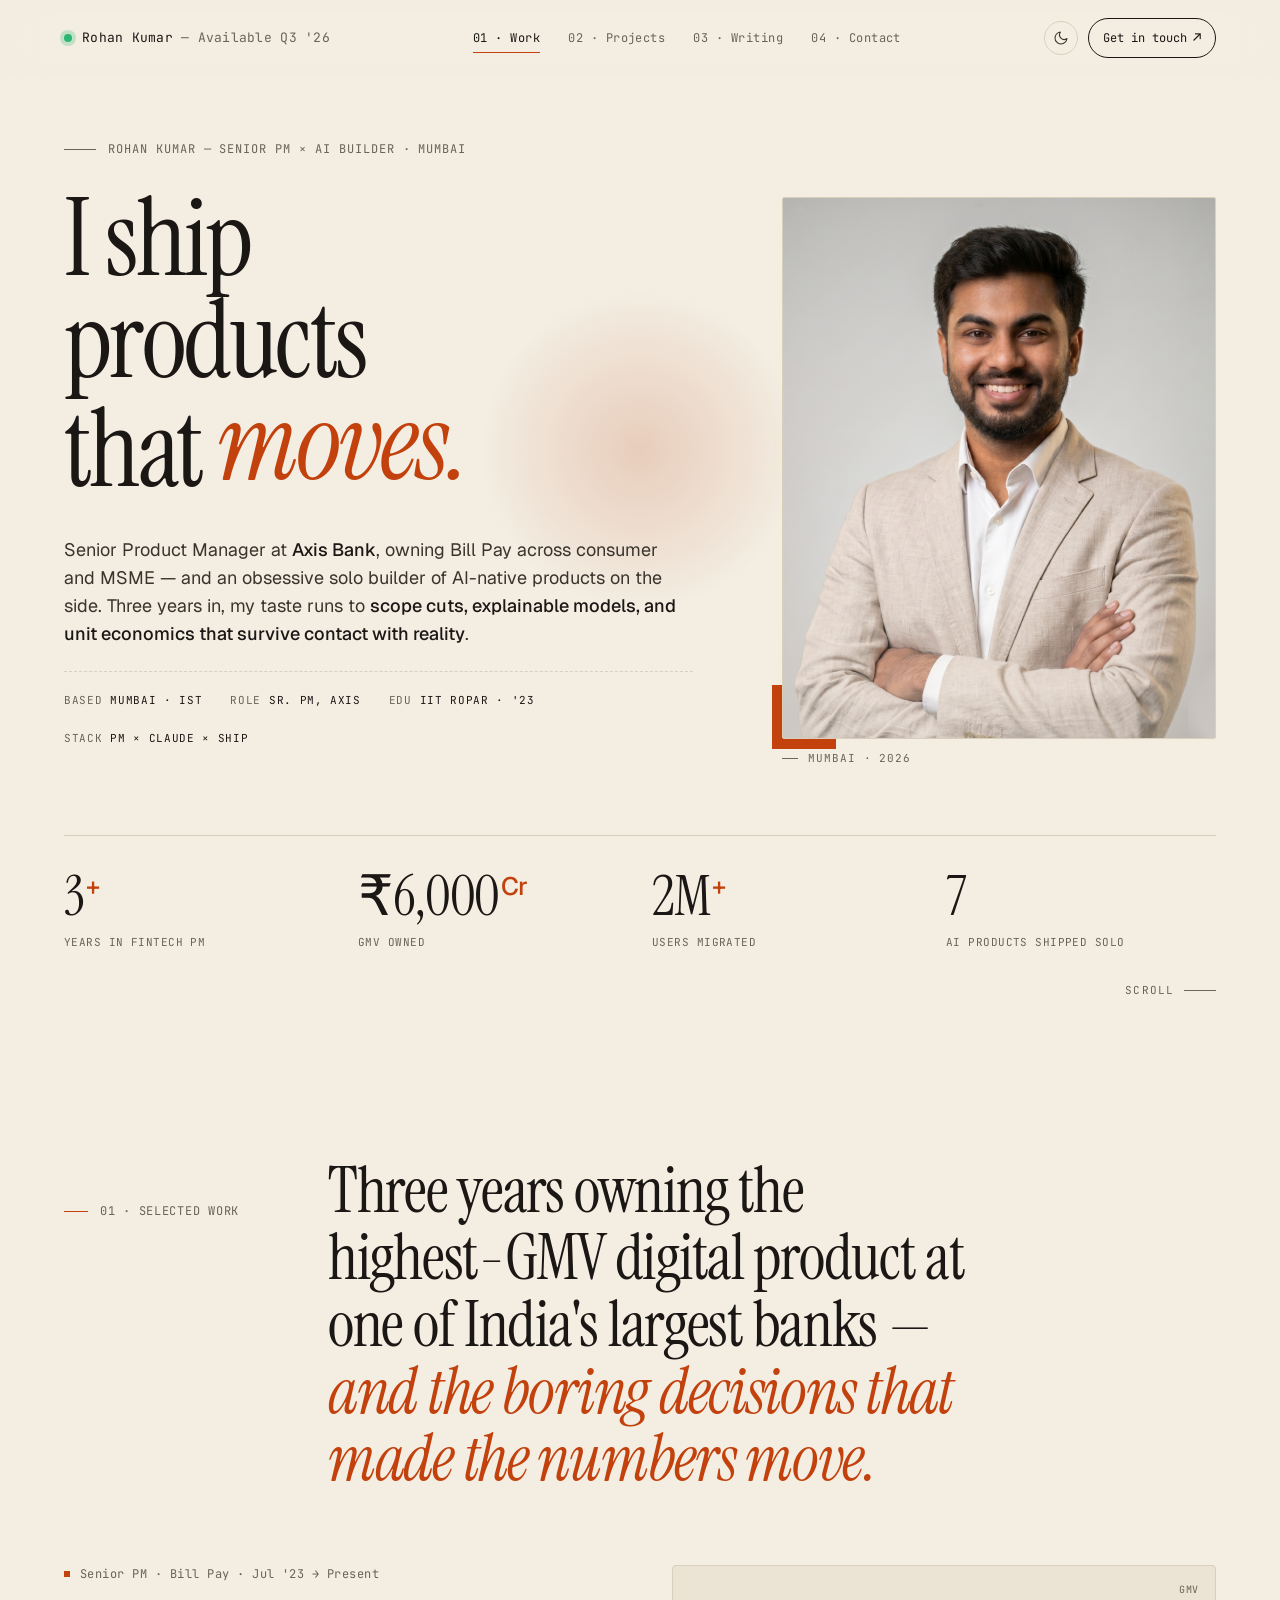
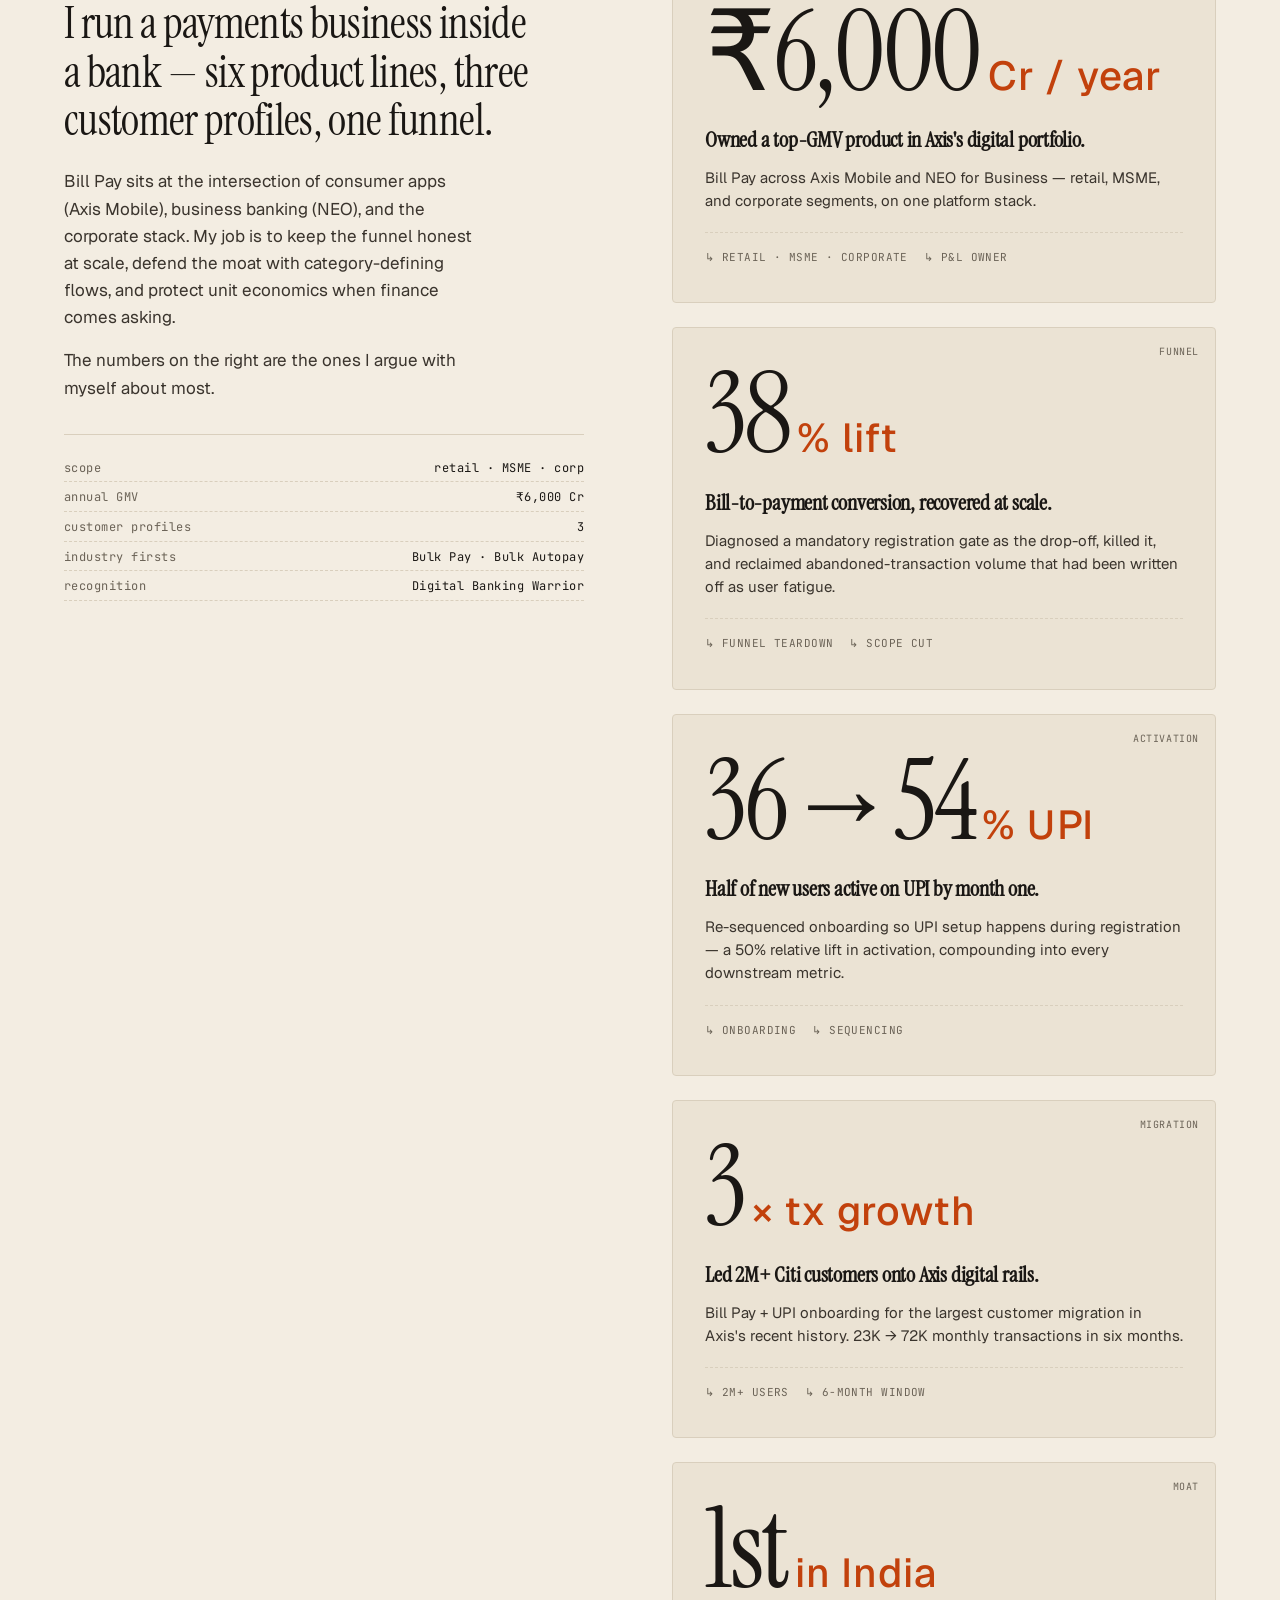
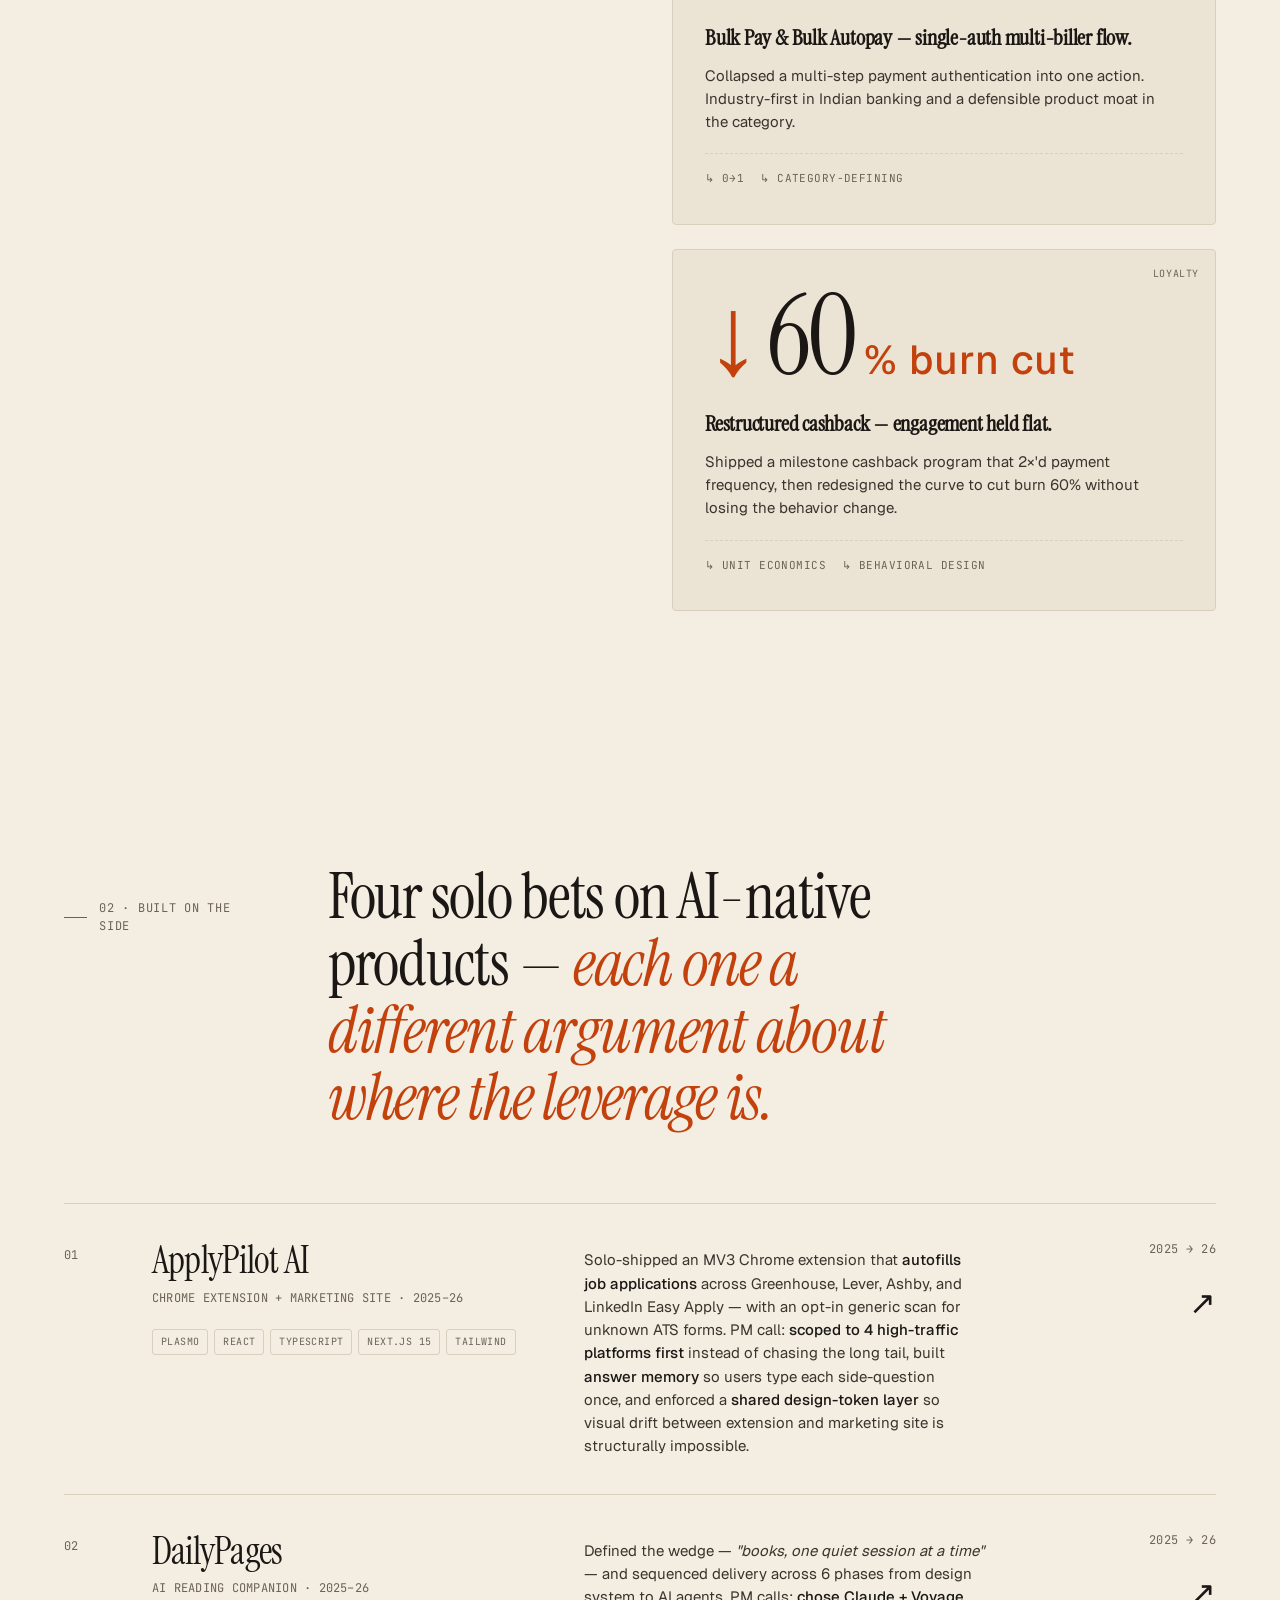
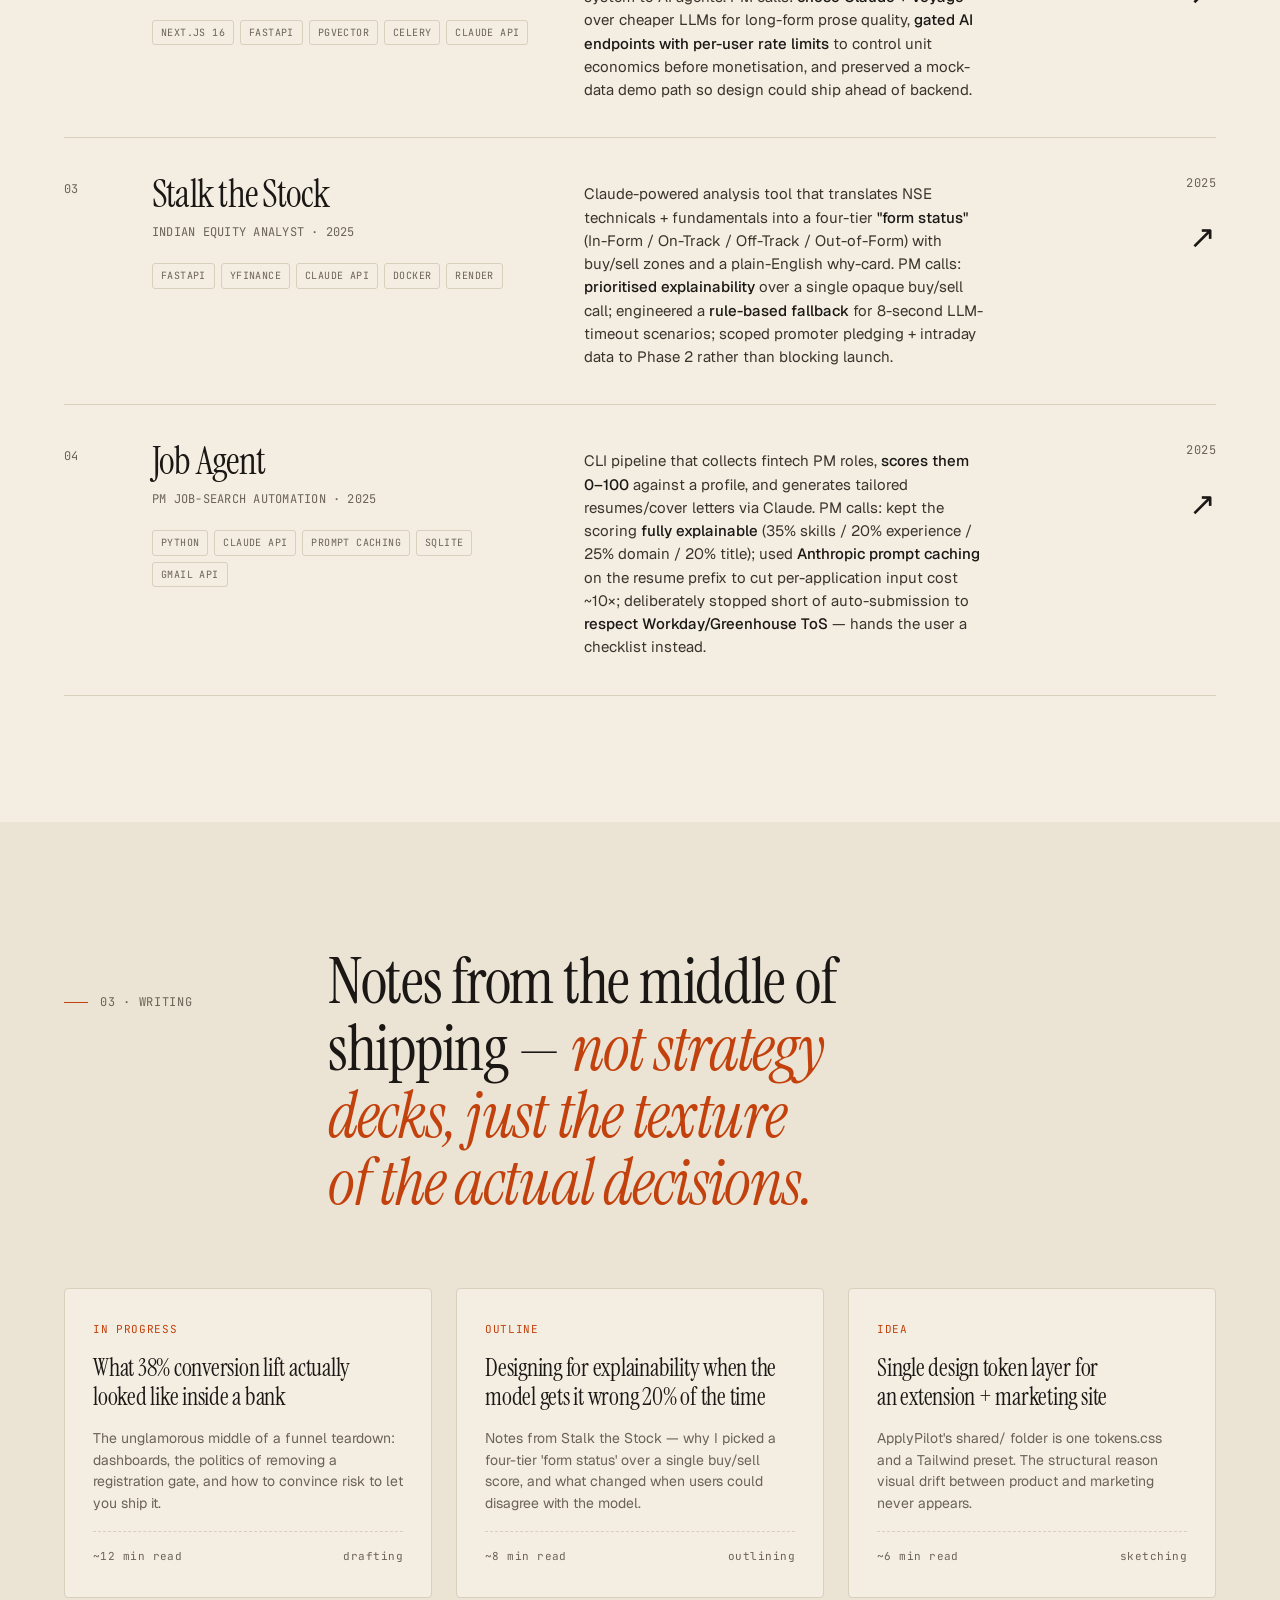
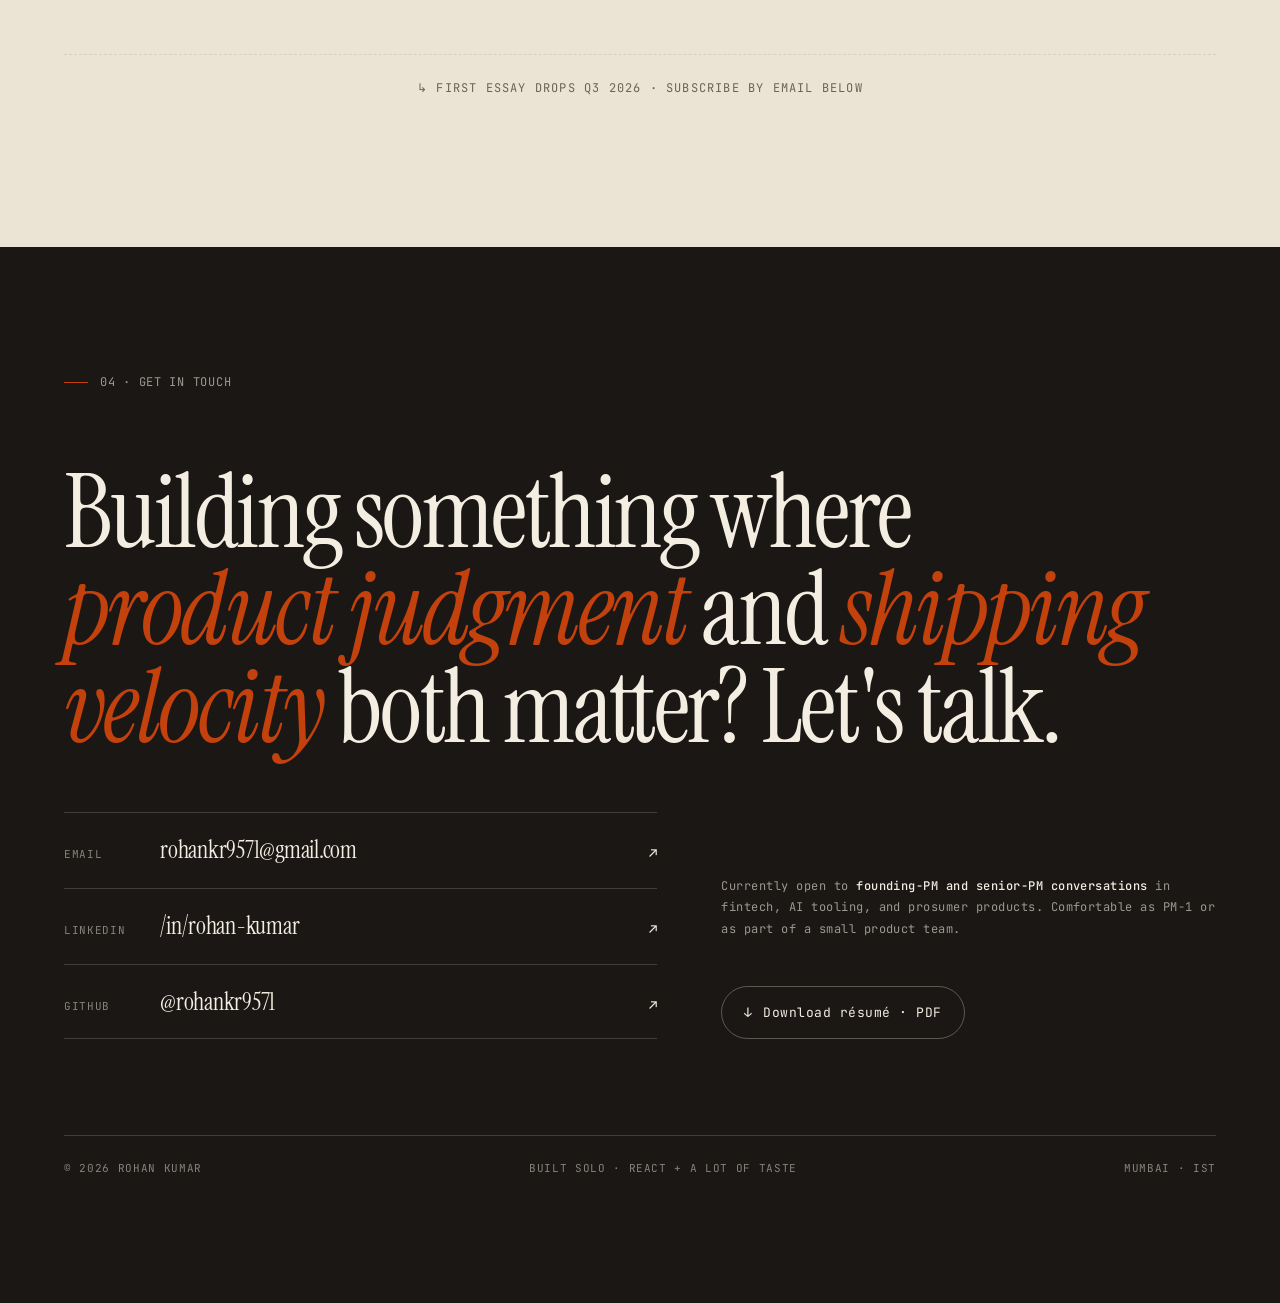
==== commit 94f7206b: "Fix duplicate multiplier on Migration metric card The Migration card was rendering "x3x tx growth" b" ====
--- a/index.html
+++ b/index.html
@@ -215,7 +215,7 @@
 
         <article class="metric-card">
           <span class="tag">Migration</span>
-          <div class="num"><span class="sym">×</span>3<span class="unit">× tx growth</span></div>
+          <div class="num">3<span class="unit">× tx growth</span></div>
           <h4 class="title">Led 2M+ Citi customers onto Axis digital rails.</h4>
           <p class="blurb">Bill Pay + UPI onboarding for the largest customer migration in Axis's recent history. 23K → 72K monthly transactions in six months.</p>
           <div class="meta">
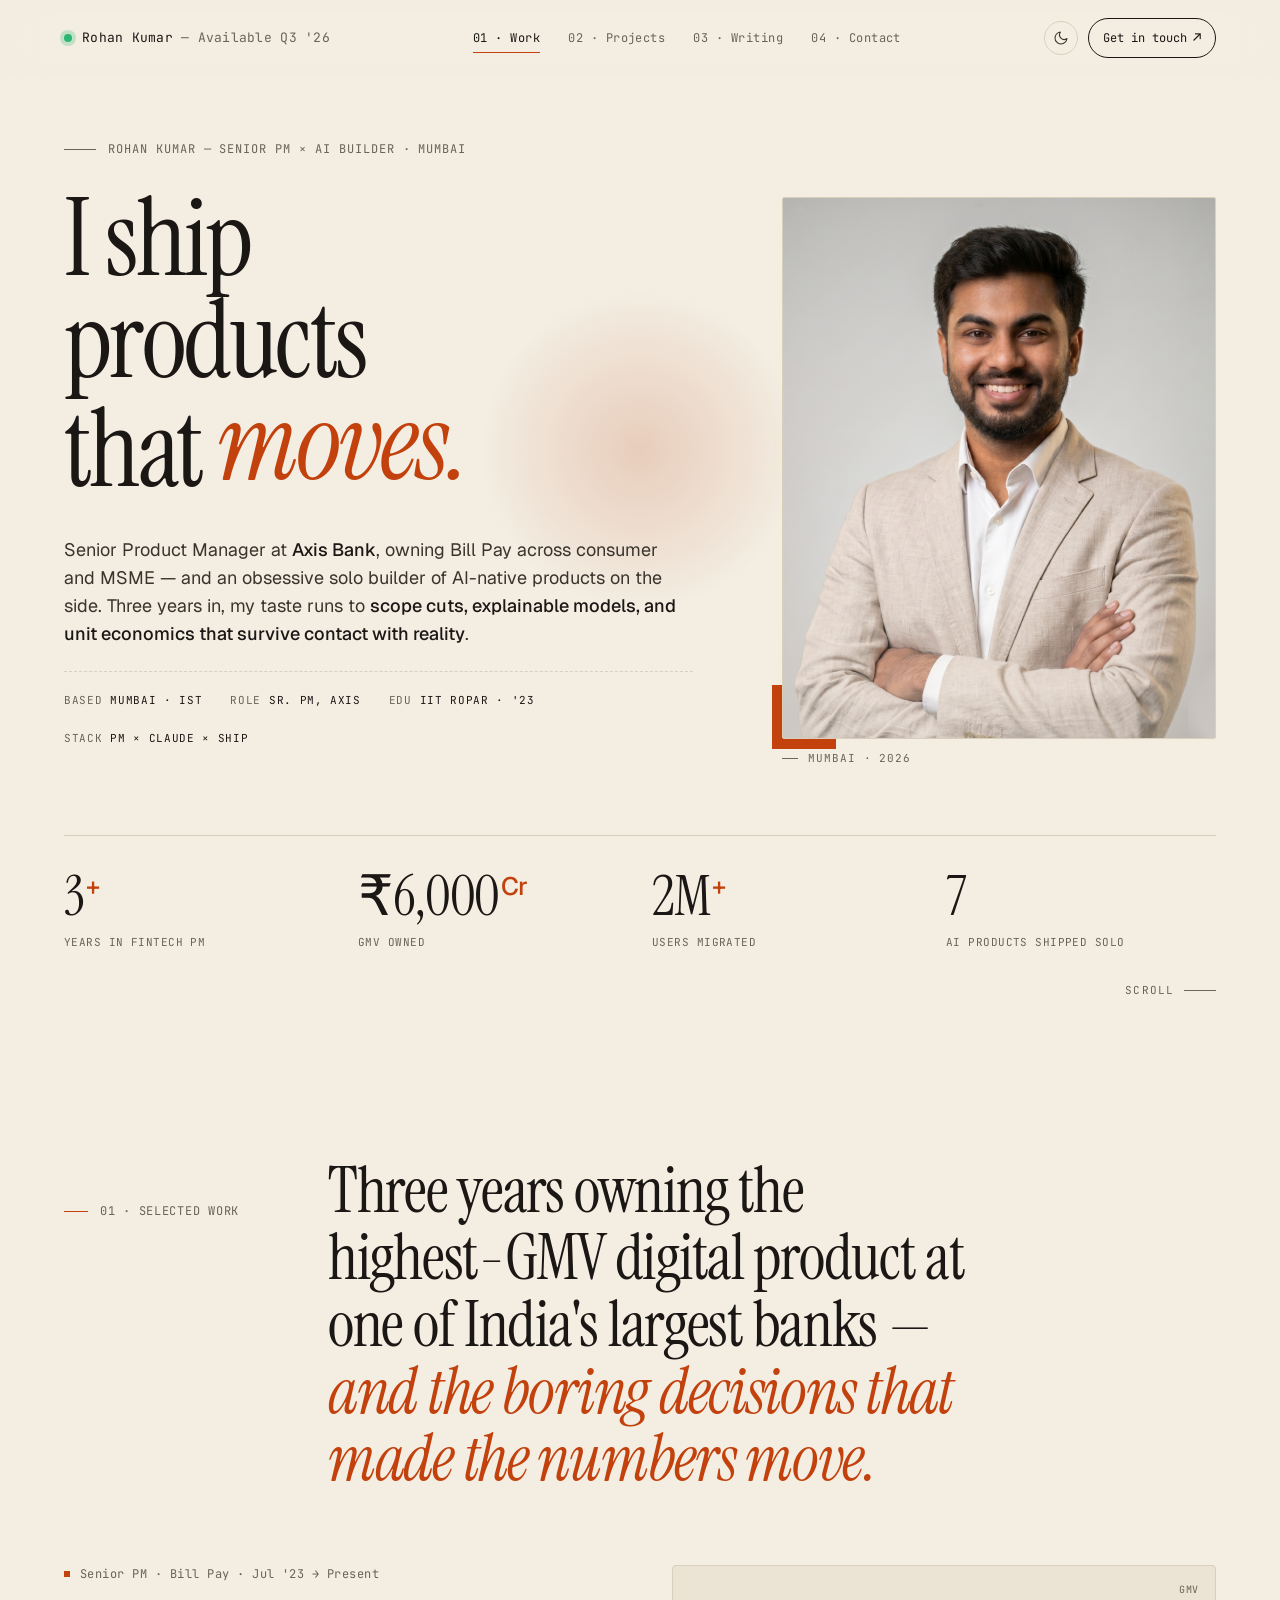
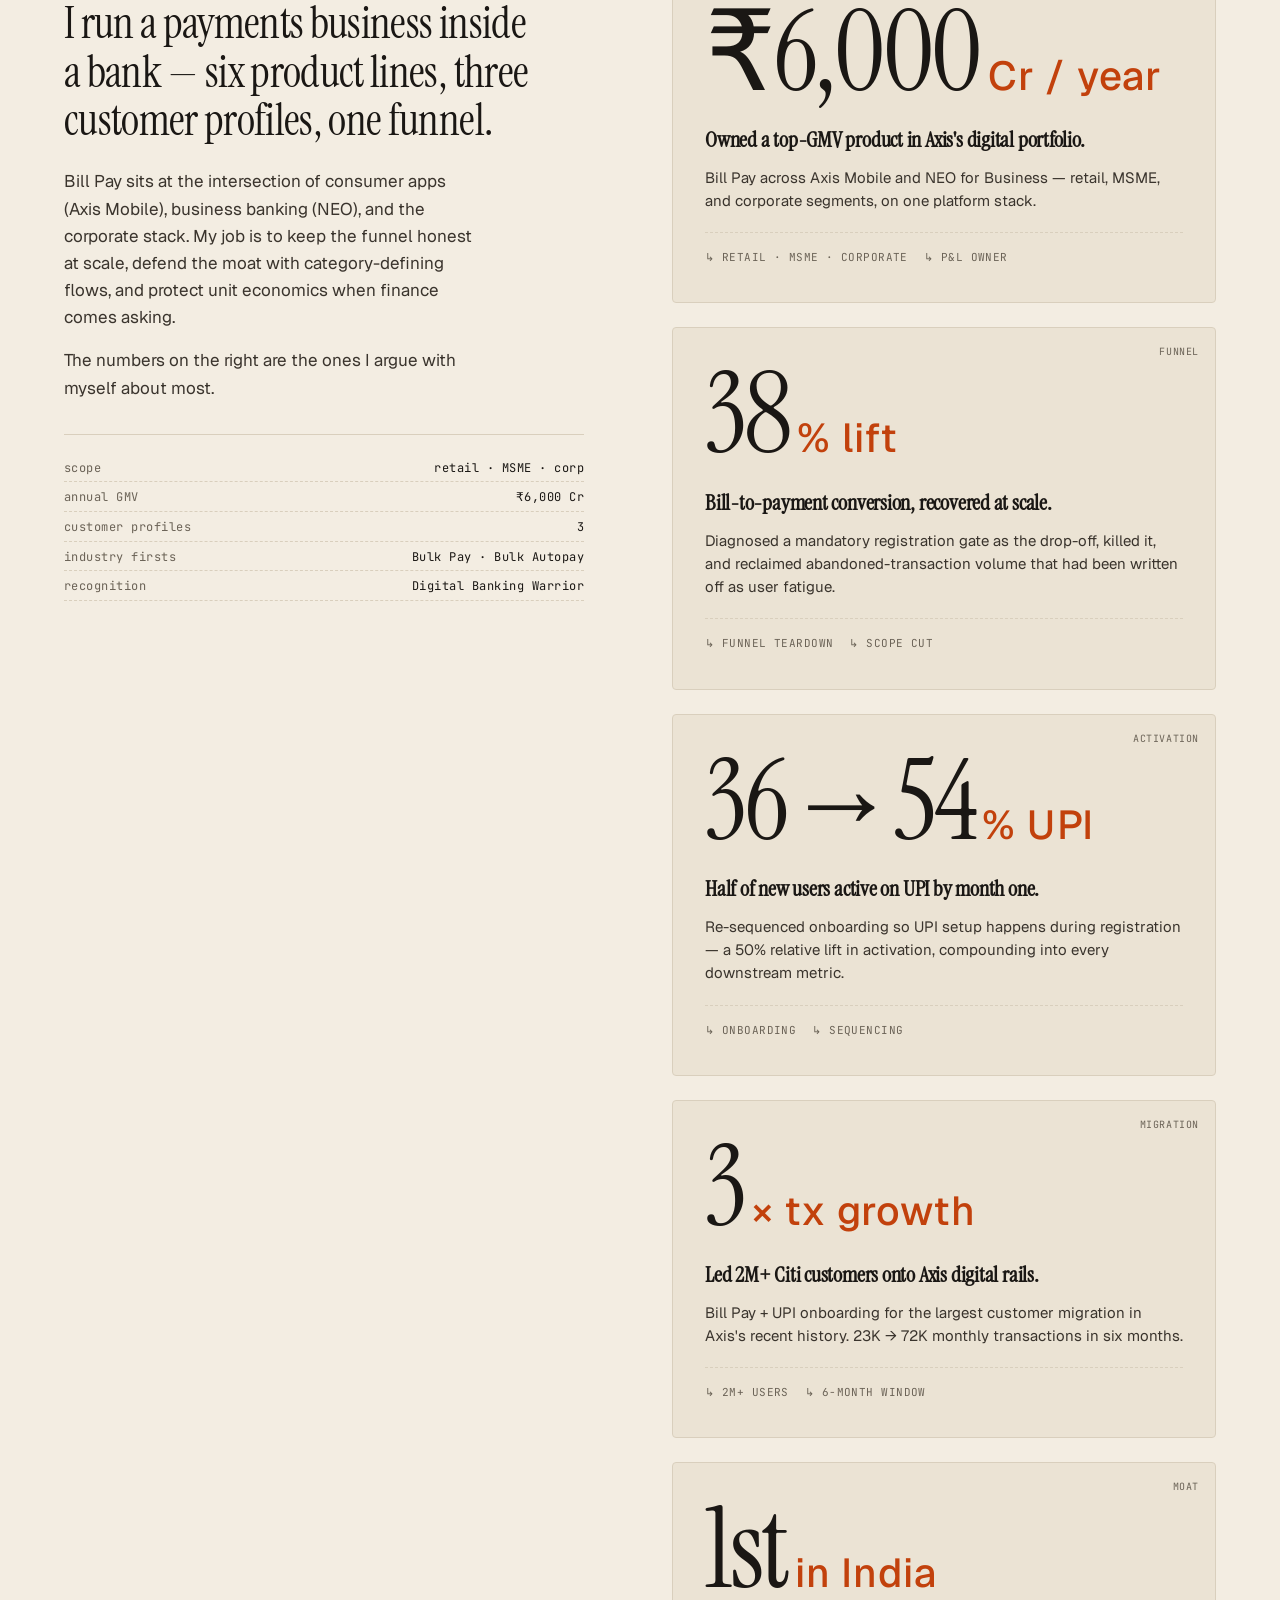
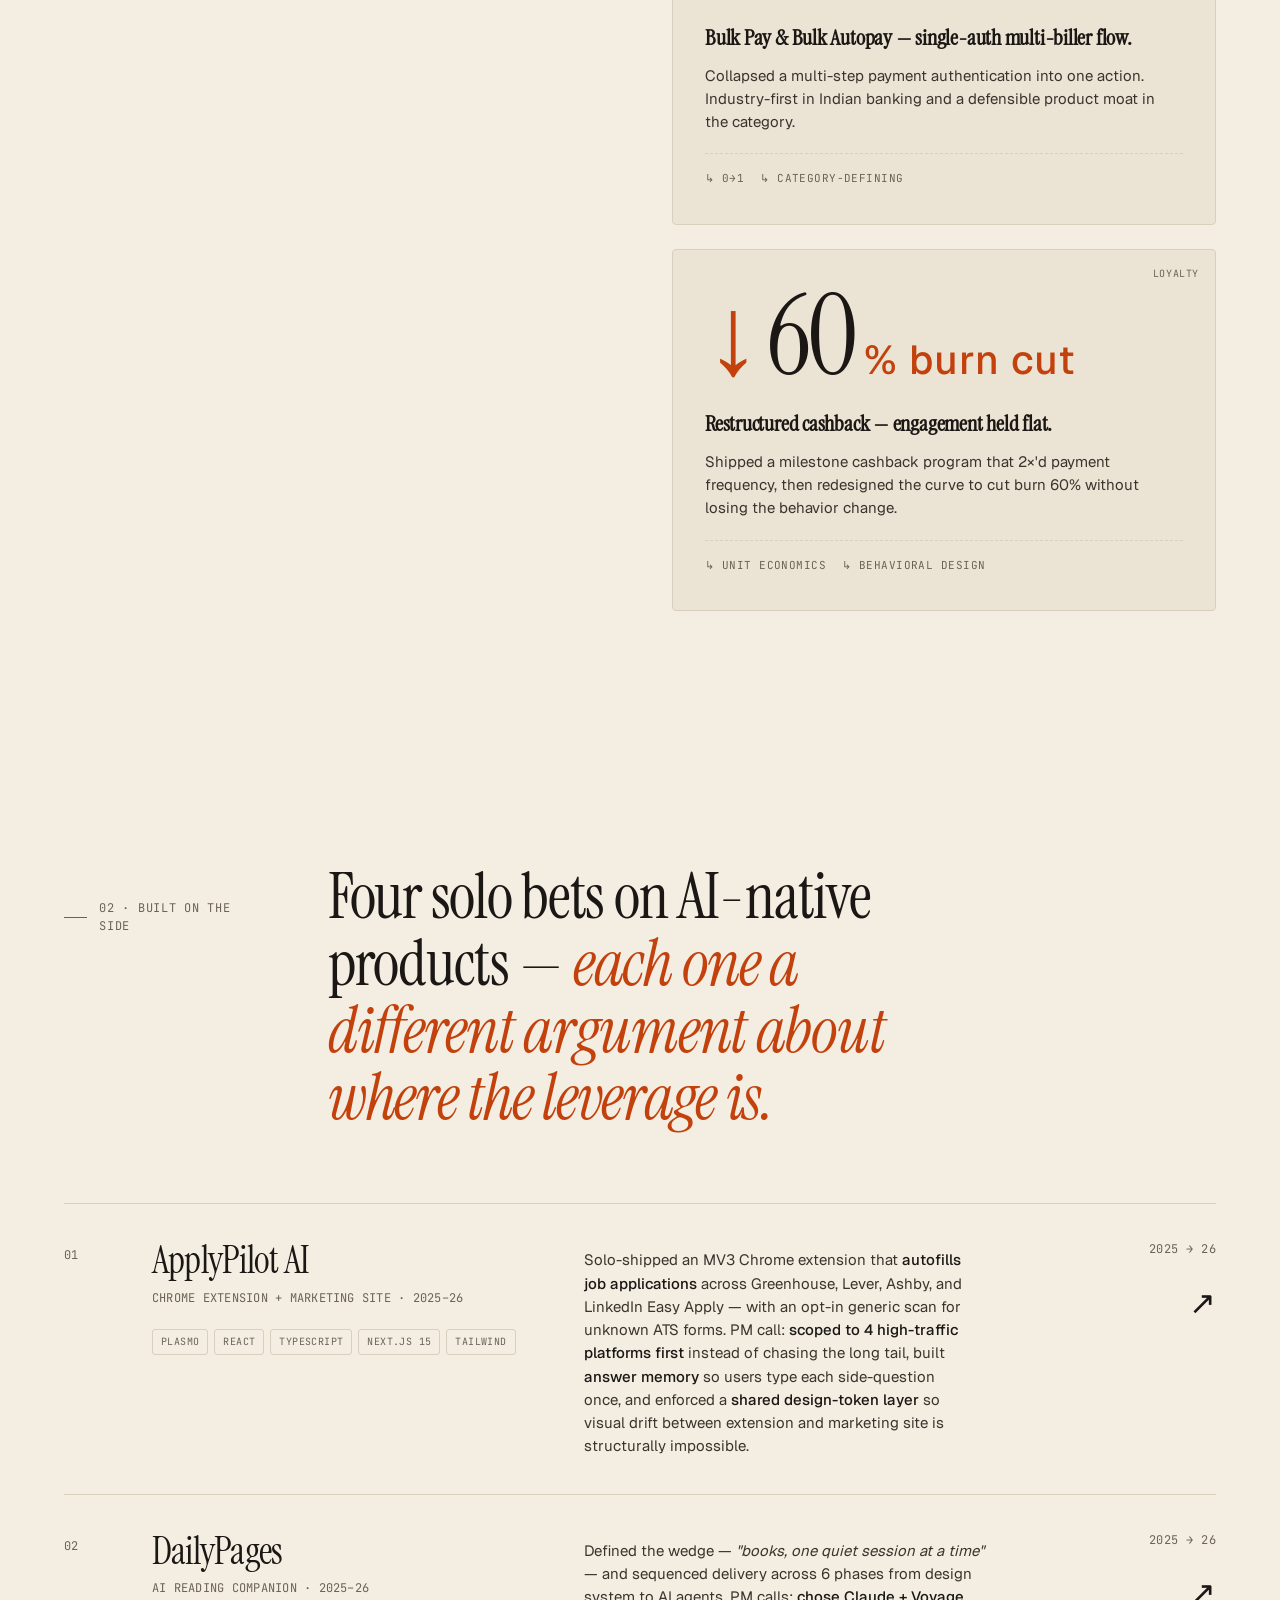
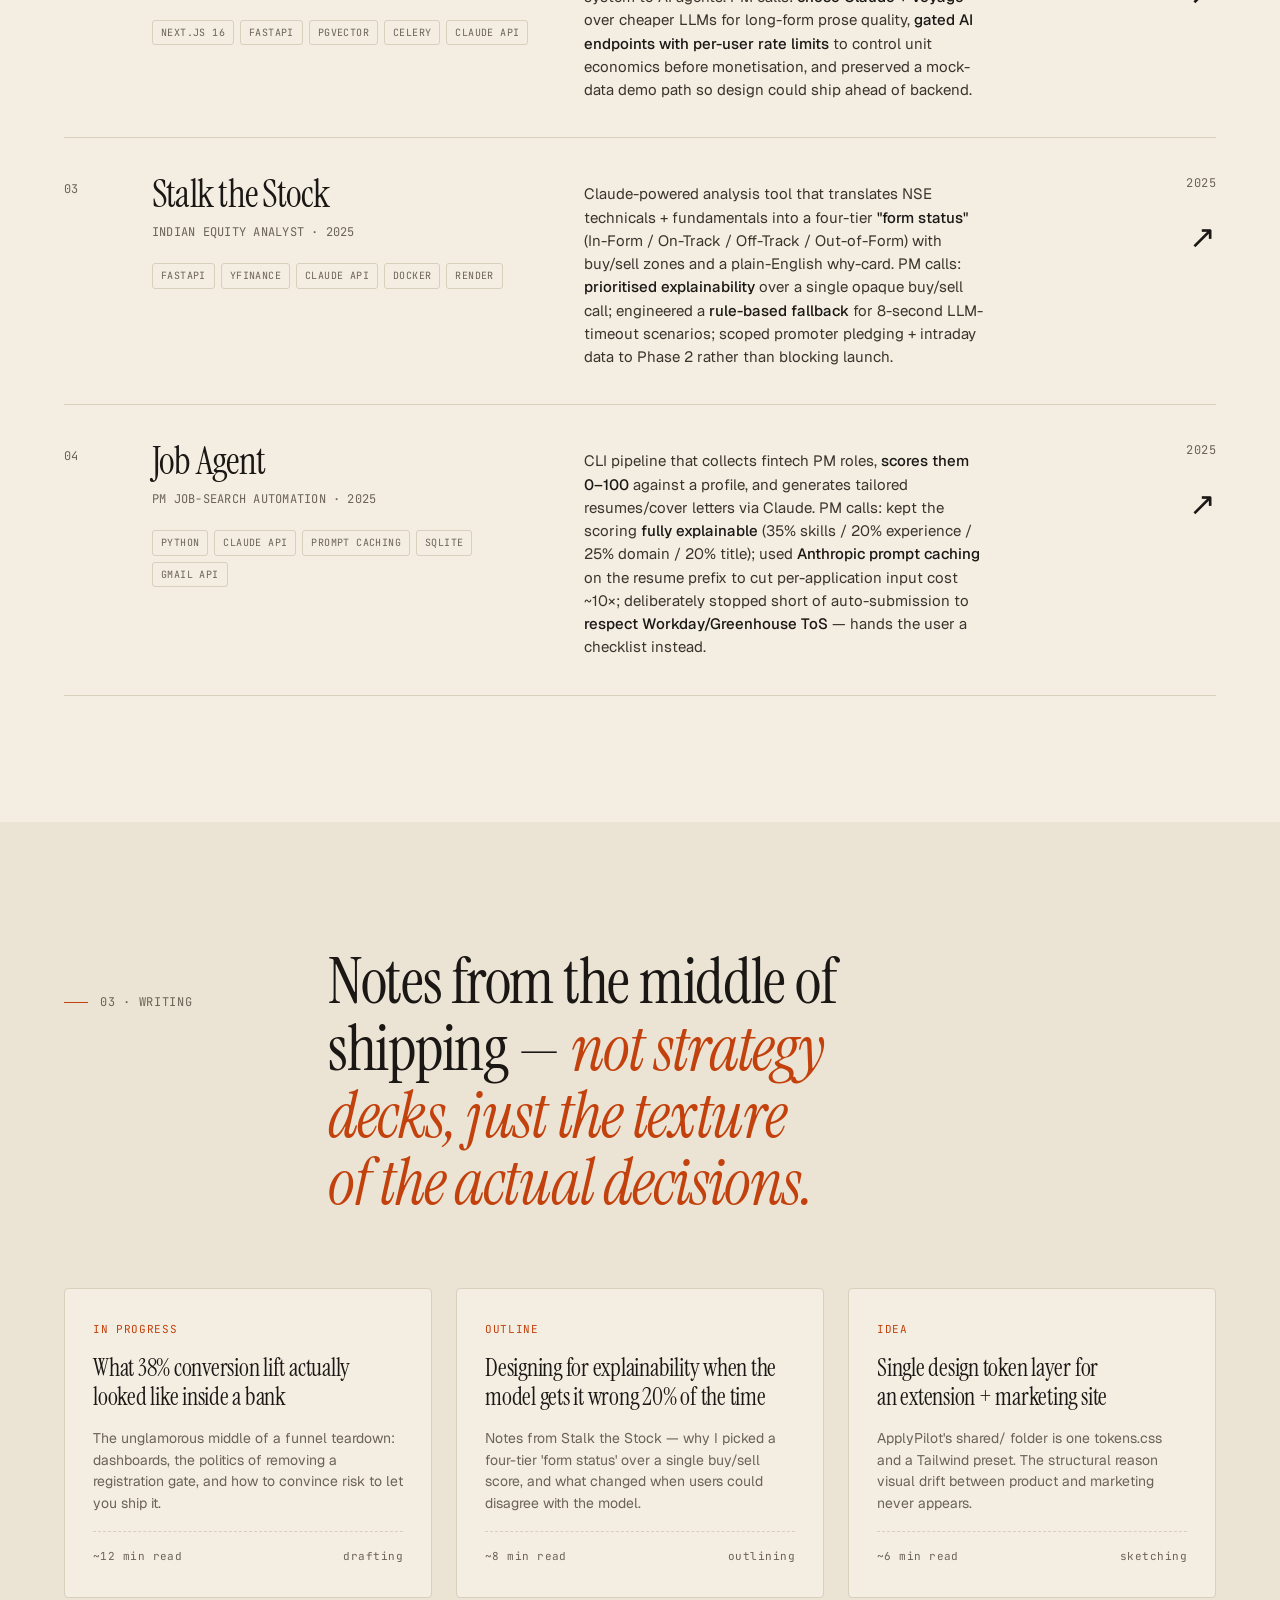
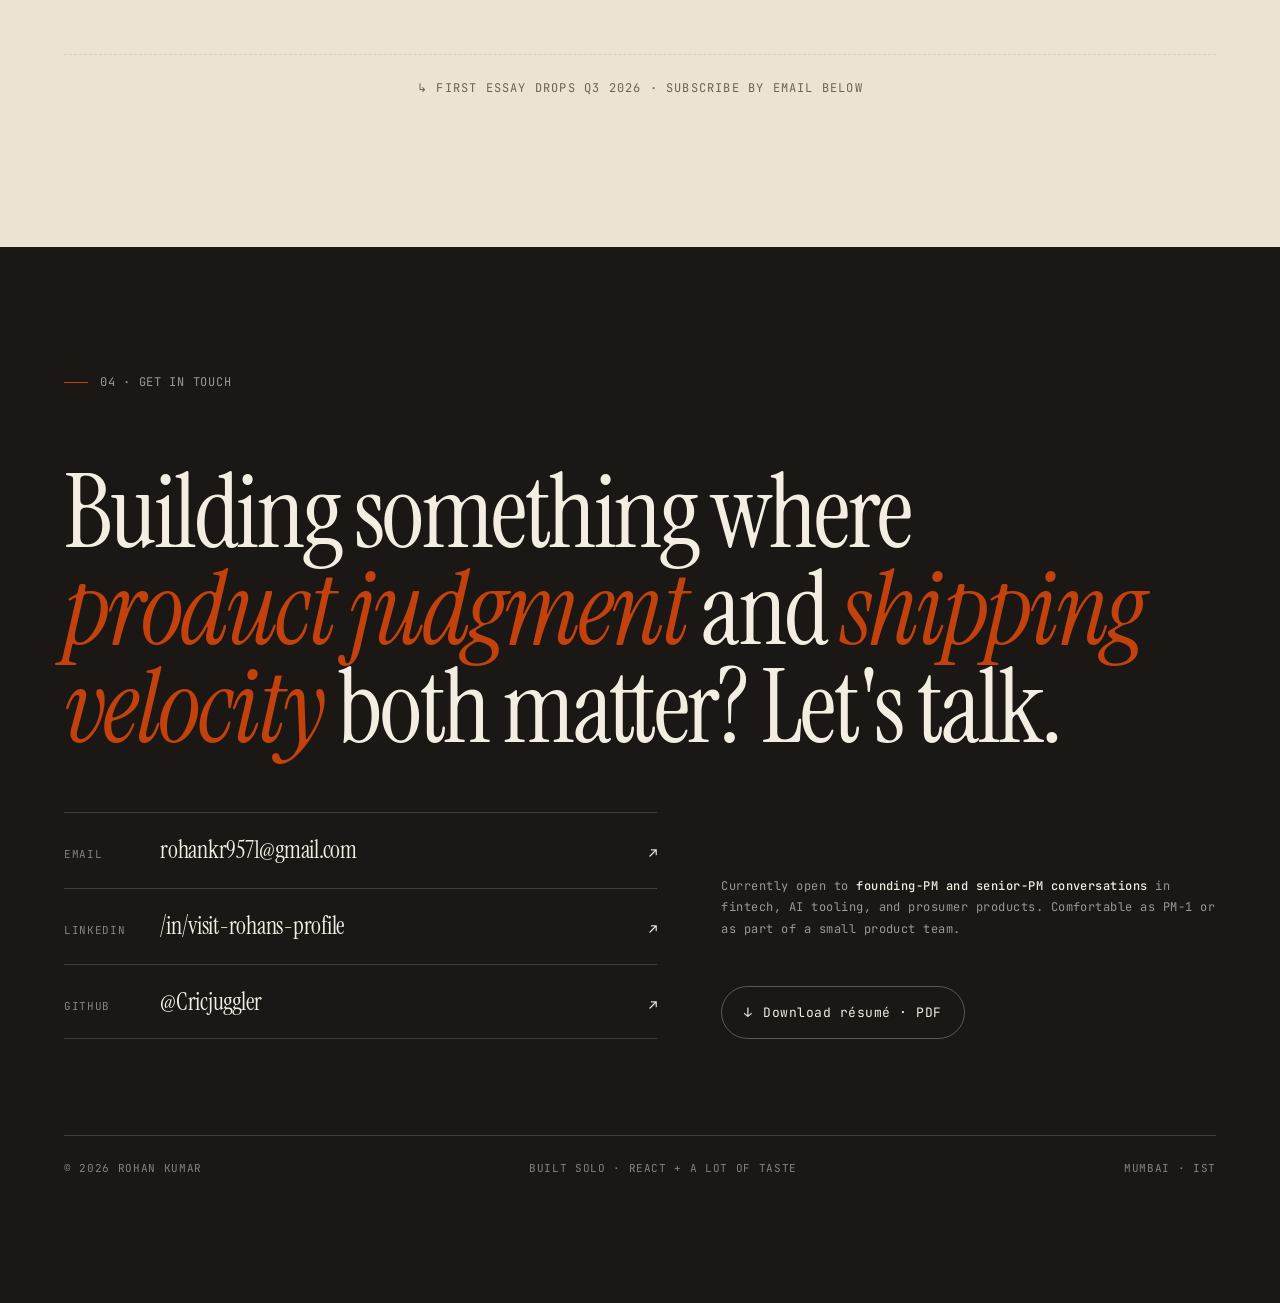
==== commit 3dbcfbc0: "Update LinkedIn and GitHub contact links to verified handles LinkedIn: linkedin.com/in/rohan-kumar-i" ====
--- a/index.html
+++ b/index.html
@@ -27,13 +27,14 @@
 
 <script>
   // Inline theme bootstrap — runs before paint to prevent flash.
+  // Light is the default; OS prefers-color-scheme is intentionally ignored —
+  // the editorial cream identity is the brand surface. Users who want dark
+  // can flip the toggle and their choice persists.
   (() => {
     try {
       const saved = localStorage.getItem('theme');
-      const sysDark = window.matchMedia('(prefers-color-scheme: dark)').matches;
-      const theme = saved || (sysDark ? 'dark' : 'light');
-      document.documentElement.setAttribute('data-theme', theme);
-    } catch (e) { /* localStorage blocked — fall through to default light */ }
+      document.documentElement.setAttribute('data-theme', saved || 'light');
+    } catch (e) { /* localStorage blocked — falls through to default light via the attr below */ }
   })();
 </script>
 </head>
@@ -393,14 +394,14 @@
           <span class="v">rohankr9571@gmail.com</span>
           <span class="a">↗</span>
         </a>
-        <a class="contact-link" href="https://linkedin.com/in/rohan-kumar-iitropar" target="_blank" rel="noreferrer">
+        <a class="contact-link" href="https://www.linkedin.com/in/visit-rohans-profile/" target="_blank" rel="noreferrer">
           <span class="k">LinkedIn</span>
-          <span class="v">/in/rohan-kumar</span>
+          <span class="v">/in/visit-rohans-profile</span>
           <span class="a">↗</span>
         </a>
-        <a class="contact-link" href="https://github.com/rohankr9571" target="_blank" rel="noreferrer">
+        <a class="contact-link" href="https://github.com/Cricjuggler" target="_blank" rel="noreferrer">
           <span class="k">GitHub</span>
-          <span class="v">@rohankr9571</span>
+          <span class="v">@Cricjuggler</span>
           <span class="a">↗</span>
         </a>
       </div>
--- a/styles.css
+++ b/styles.css
@@ -831,16 +831,22 @@
 }
 
 /* ----- Contact ----- */
+/* Local fg/bg vars so the inverted slab works in both themes.
+   Light theme: dark ink slab with cream text.
+   Dark theme:  bg-2 slab with cream text (--ink is cream in dark). */
 .contact {
-  background: var(--ink);
-  color: var(--bg);
+  --contact-bg: var(--ink);
+  --contact-fg: var(--bg);
+  background: var(--contact-bg);
+  color: var(--contact-fg);
 }
 [data-theme="dark"] .contact {
-  background: var(--bg-2);
-}
-.contact .section-head .label { color: color-mix(in oklab, var(--bg) 60%, transparent); }
+  --contact-bg: var(--bg-2);
+  --contact-fg: var(--ink);
+}
+.contact .section-head .label { color: color-mix(in oklab, var(--contact-fg) 60%, transparent); }
 .contact .section-head .label::before { background: var(--accent); }
-.contact h2 { color: var(--bg); }
+.contact h2 { color: var(--contact-fg); }
 
 .contact-cta {
   font-family: var(--serif);
@@ -876,7 +882,7 @@
   gap: 16px;
   align-items: baseline;
   padding: 18px 0;
-  border-top: 1px solid color-mix(in oklab, var(--bg) 18%, transparent);
+  border-top: 1px solid color-mix(in oklab, var(--contact-fg) 18%, transparent);
   font-size: 18px;
   transition: padding-left 0.3s ease, color 0.3s;
 }
@@ -885,7 +891,7 @@
   .contact-link .v { font-size: 18px; }
   .contact-cta { font-size: clamp(40px, 11vw, 88px); }
 }
-.contact-link:last-child { border-bottom: 1px solid color-mix(in oklab, var(--bg) 18%, transparent); }
+.contact-link:last-child { border-bottom: 1px solid color-mix(in oklab, var(--contact-fg) 18%, transparent); }
 .contact-link:hover {
   padding-left: 16px;
   color: var(--accent);
@@ -893,7 +899,7 @@
 .contact-link .k {
   font-family: var(--mono);
   font-size: 11px;
-  color: color-mix(in oklab, var(--bg) 50%, transparent);
+  color: color-mix(in oklab, var(--contact-fg) 50%, transparent);
   letter-spacing: 0.06em;
   text-transform: uppercase;
 }
@@ -910,20 +916,20 @@
 .contact-side {
   font-family: var(--mono);
   font-size: 12px;
-  color: color-mix(in oklab, var(--bg) 60%, transparent);
+  color: color-mix(in oklab, var(--contact-fg) 60%, transparent);
   letter-spacing: 0.04em;
   line-height: 1.8;
 }
-.contact-side b { color: var(--bg); font-weight: 500; }
+.contact-side b { color: var(--contact-fg); font-weight: 500; }
 .contact-side .download {
   margin-top: 24px;
   display: inline-flex;
   align-items: center;
   gap: 10px;
   padding: 14px 22px;
-  border: 1px solid color-mix(in oklab, var(--bg) 30%, transparent);
+  border: 1px solid color-mix(in oklab, var(--contact-fg) 30%, transparent);
   border-radius: 999px;
-  color: var(--bg);
+  color: var(--contact-fg);
   font-family: var(--mono);
   font-size: 13px;
   letter-spacing: 0.04em;
@@ -938,10 +944,10 @@
 .contact-foot {
   margin-top: 96px;
   padding-top: 24px;
-  border-top: 1px solid color-mix(in oklab, var(--bg) 18%, transparent);
+  border-top: 1px solid color-mix(in oklab, var(--contact-fg) 18%, transparent);
   font-family: var(--mono);
   font-size: 11px;
-  color: color-mix(in oklab, var(--bg) 50%, transparent);
+  color: color-mix(in oklab, var(--contact-fg) 50%, transparent);
   letter-spacing: 0.06em;
   text-transform: uppercase;
   display: flex;
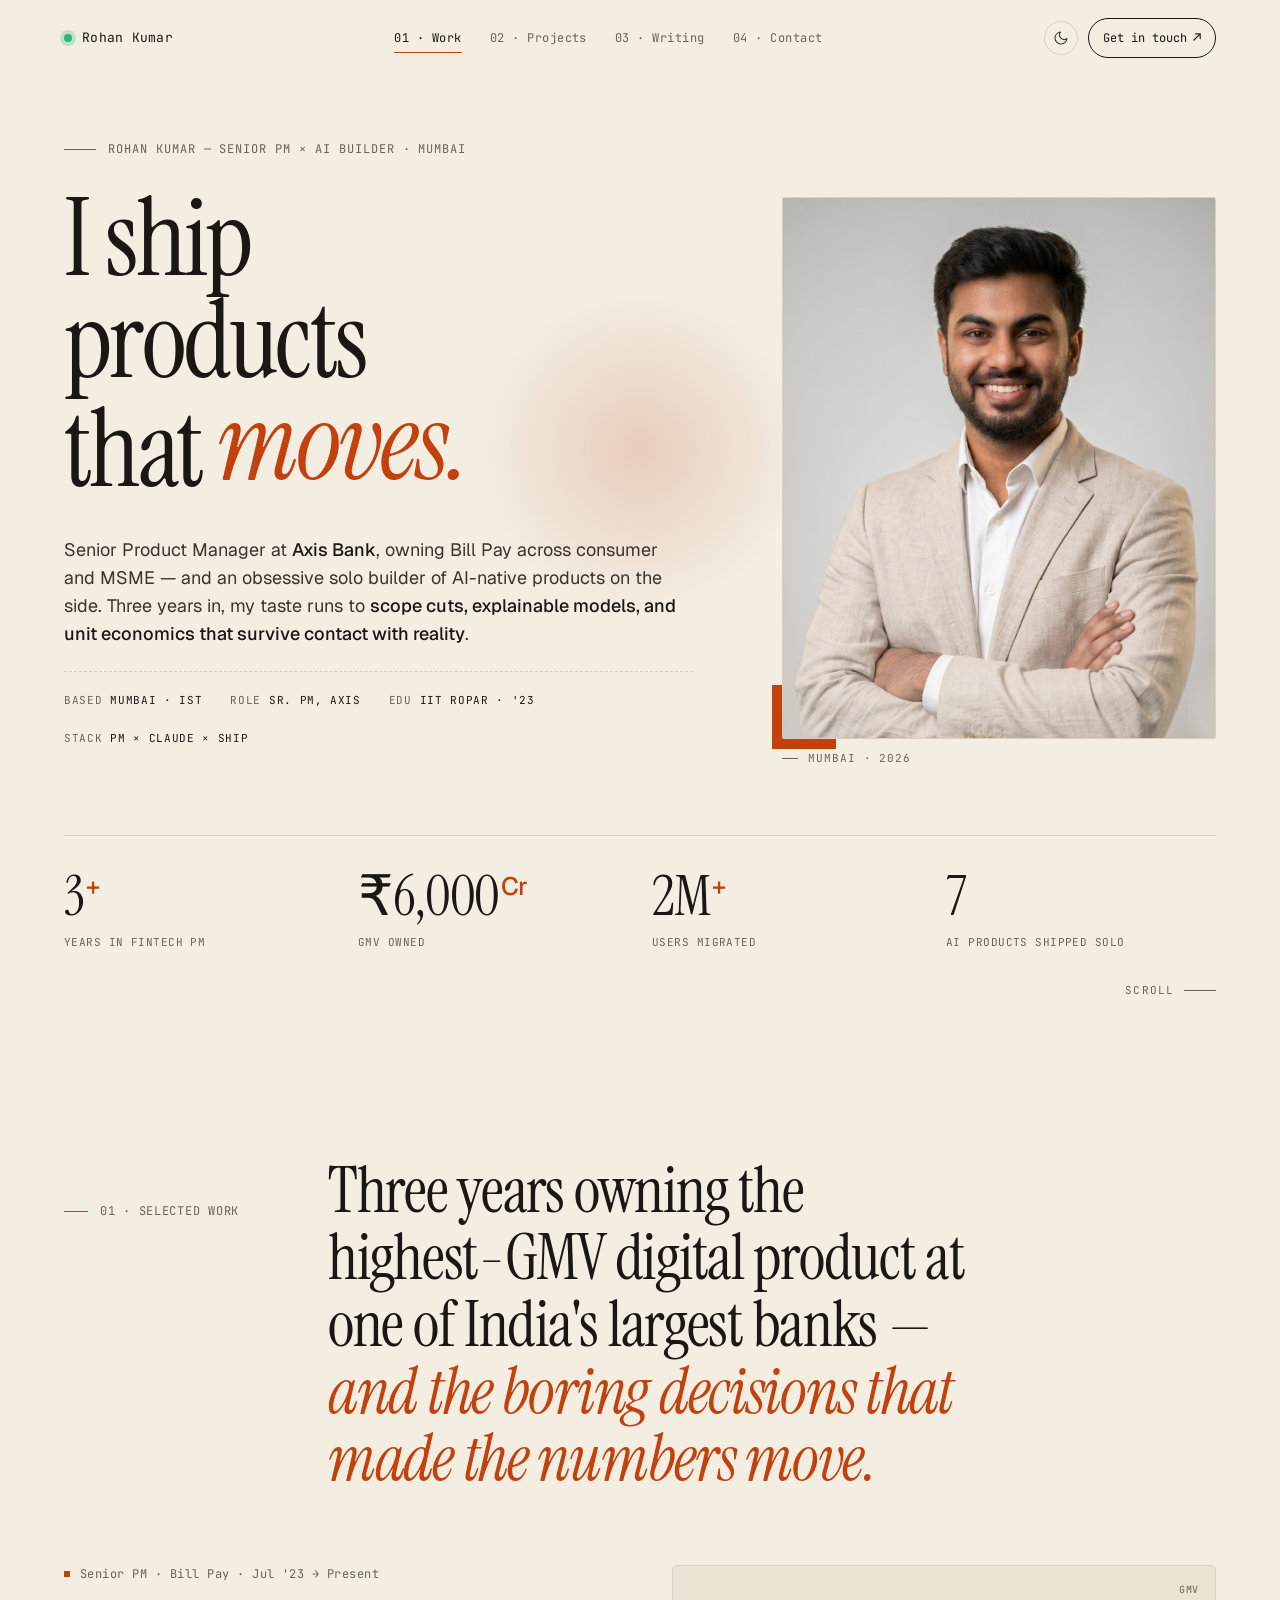
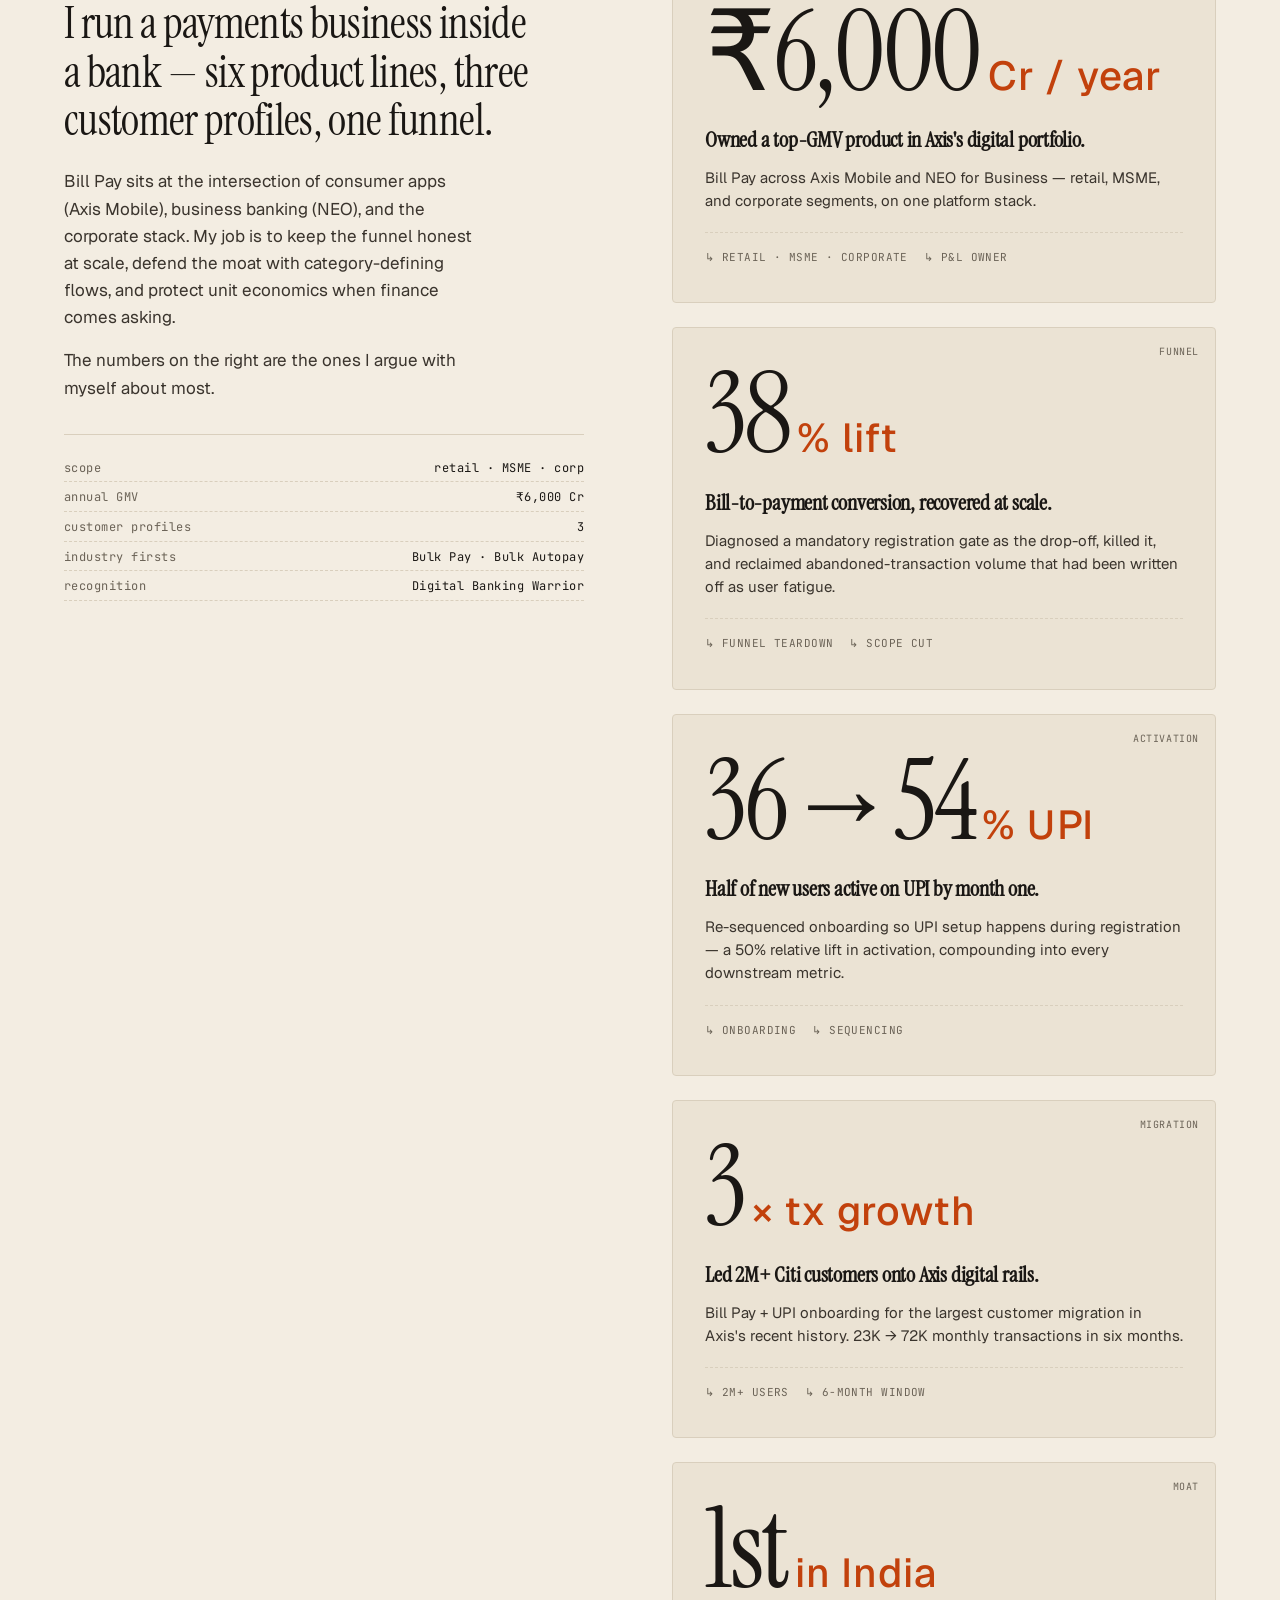
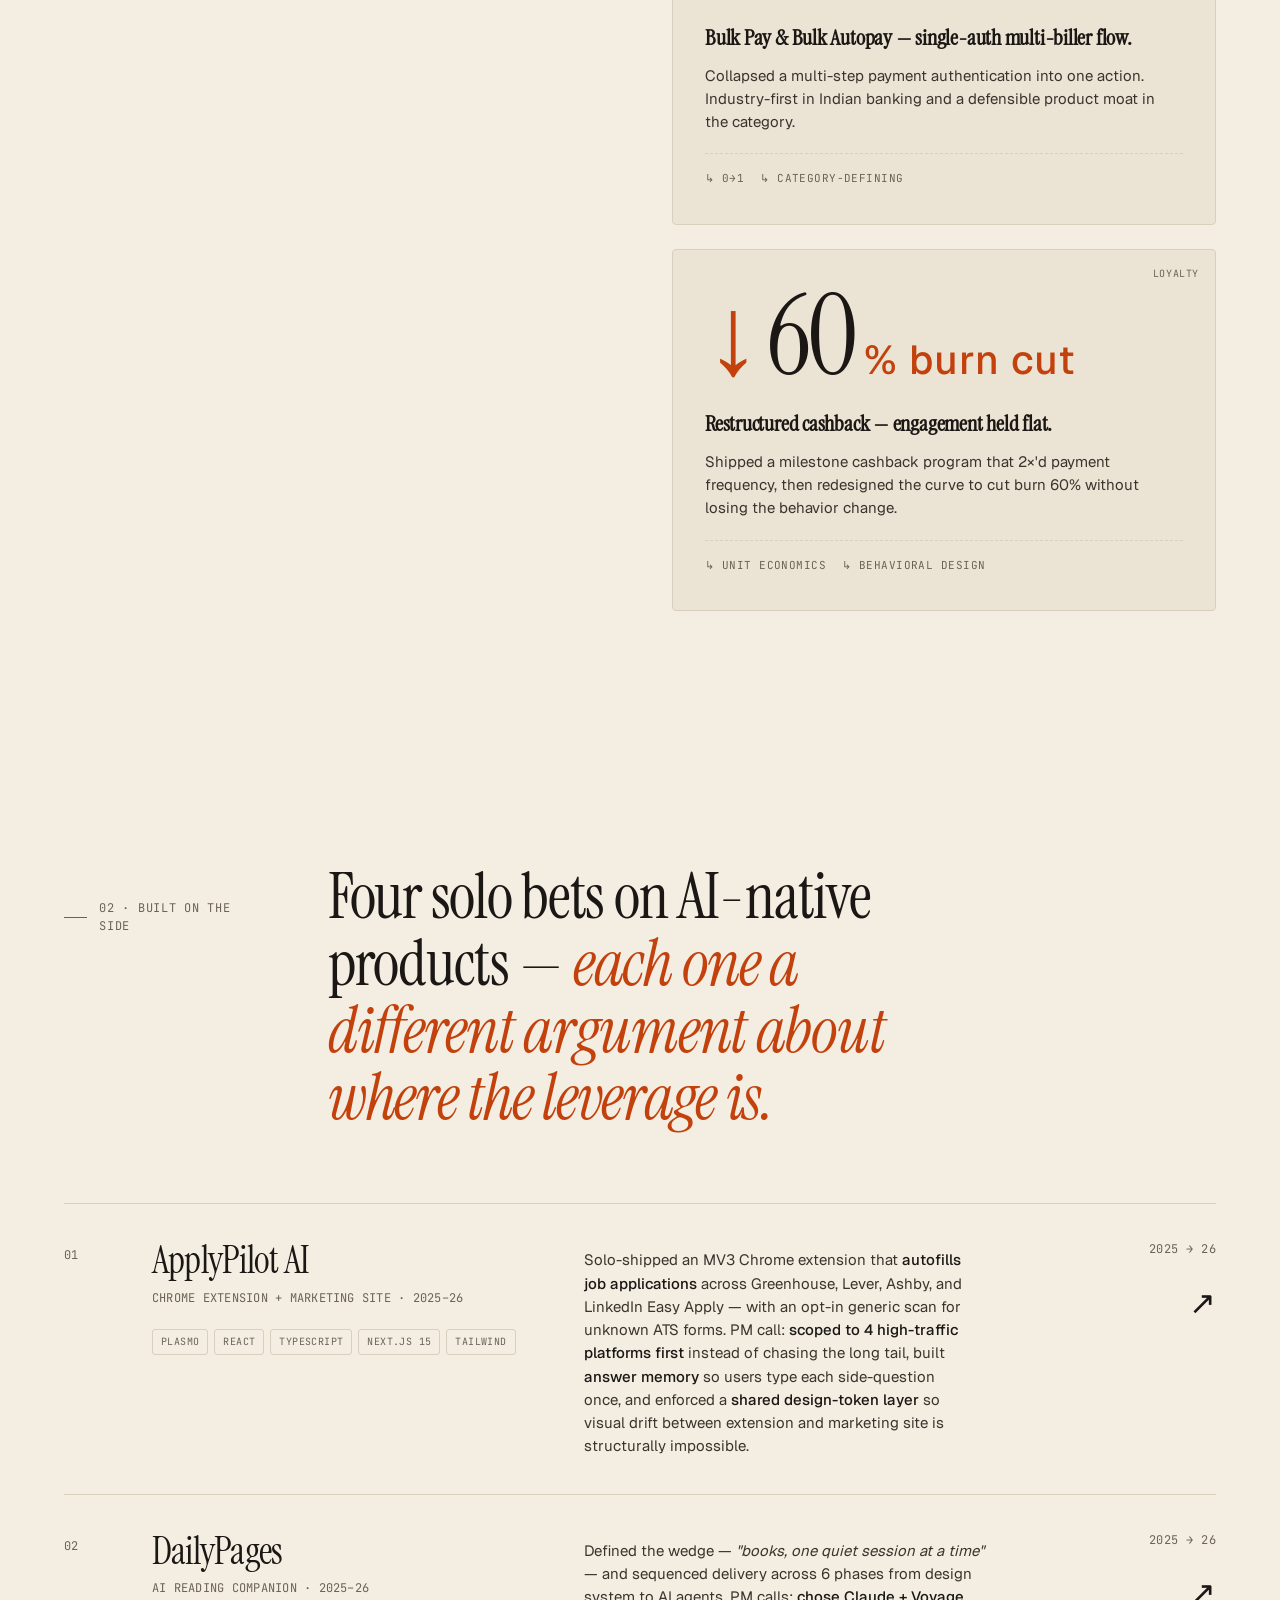
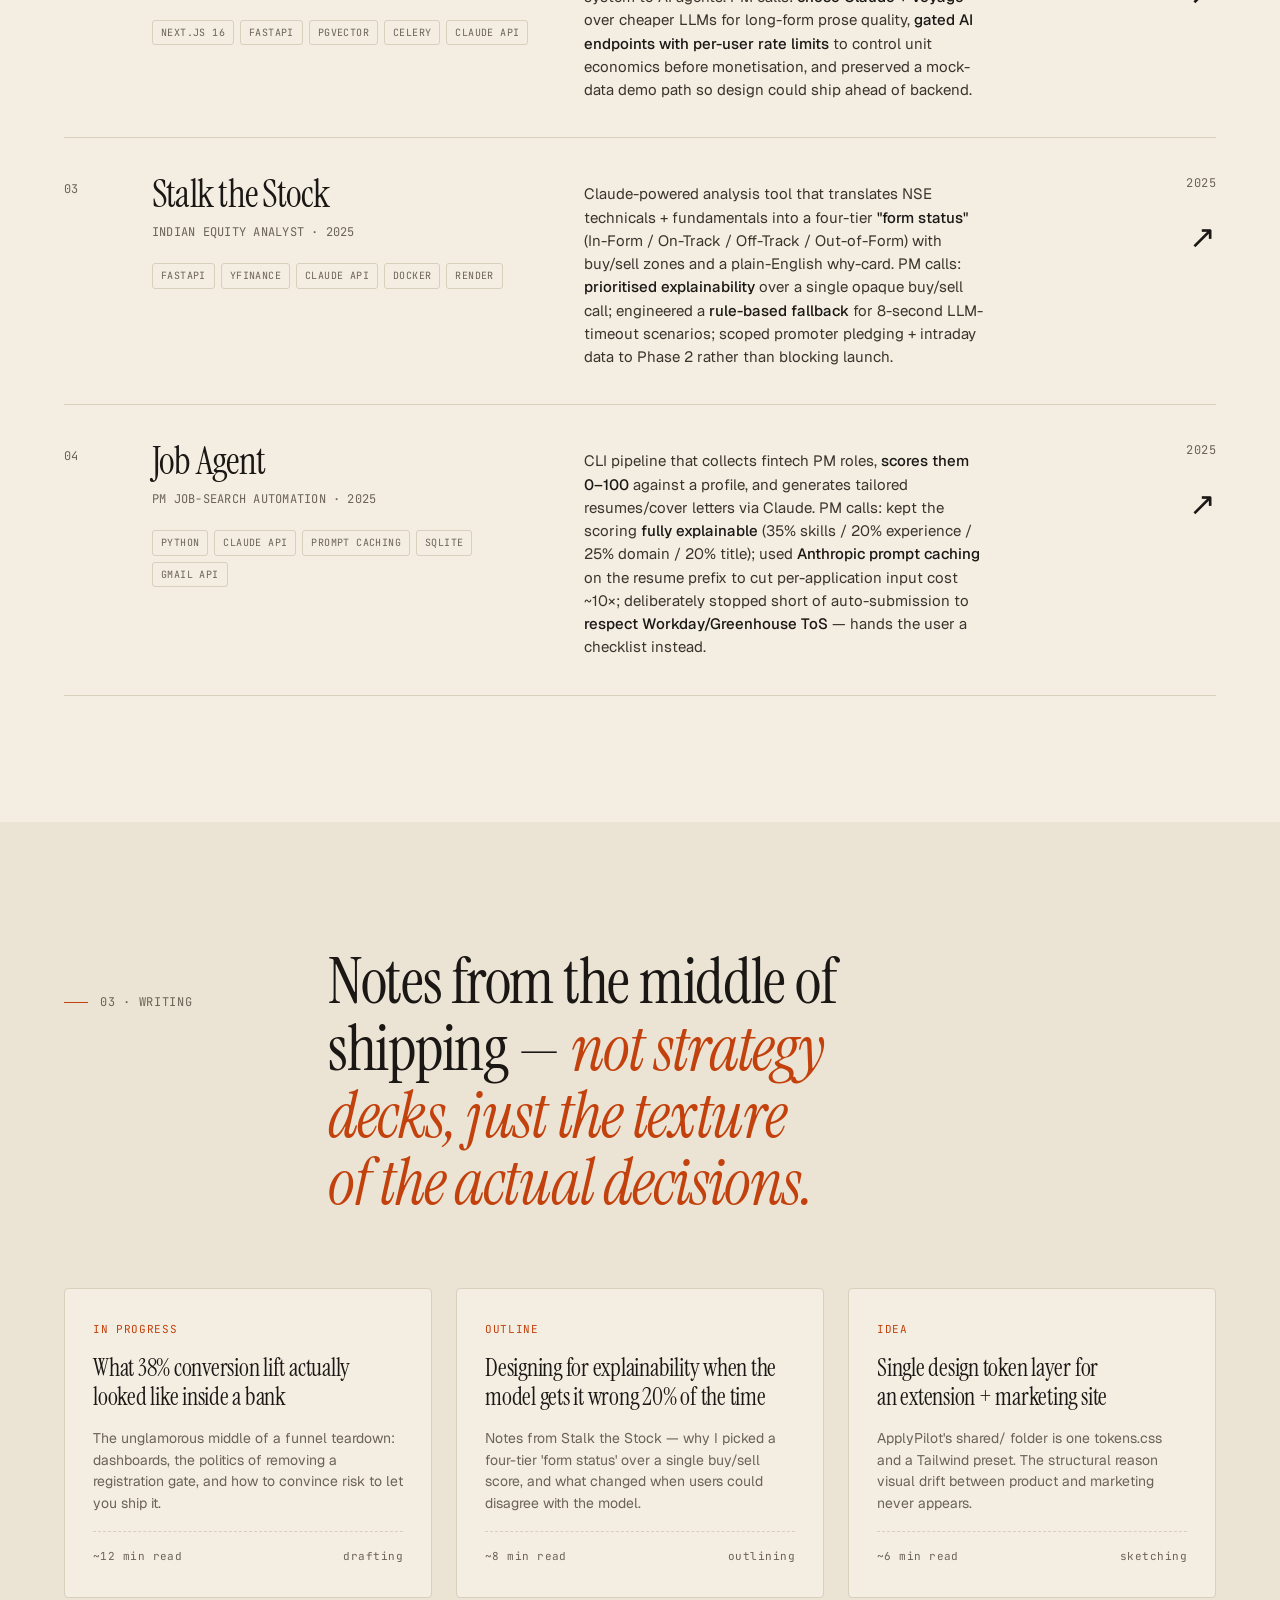
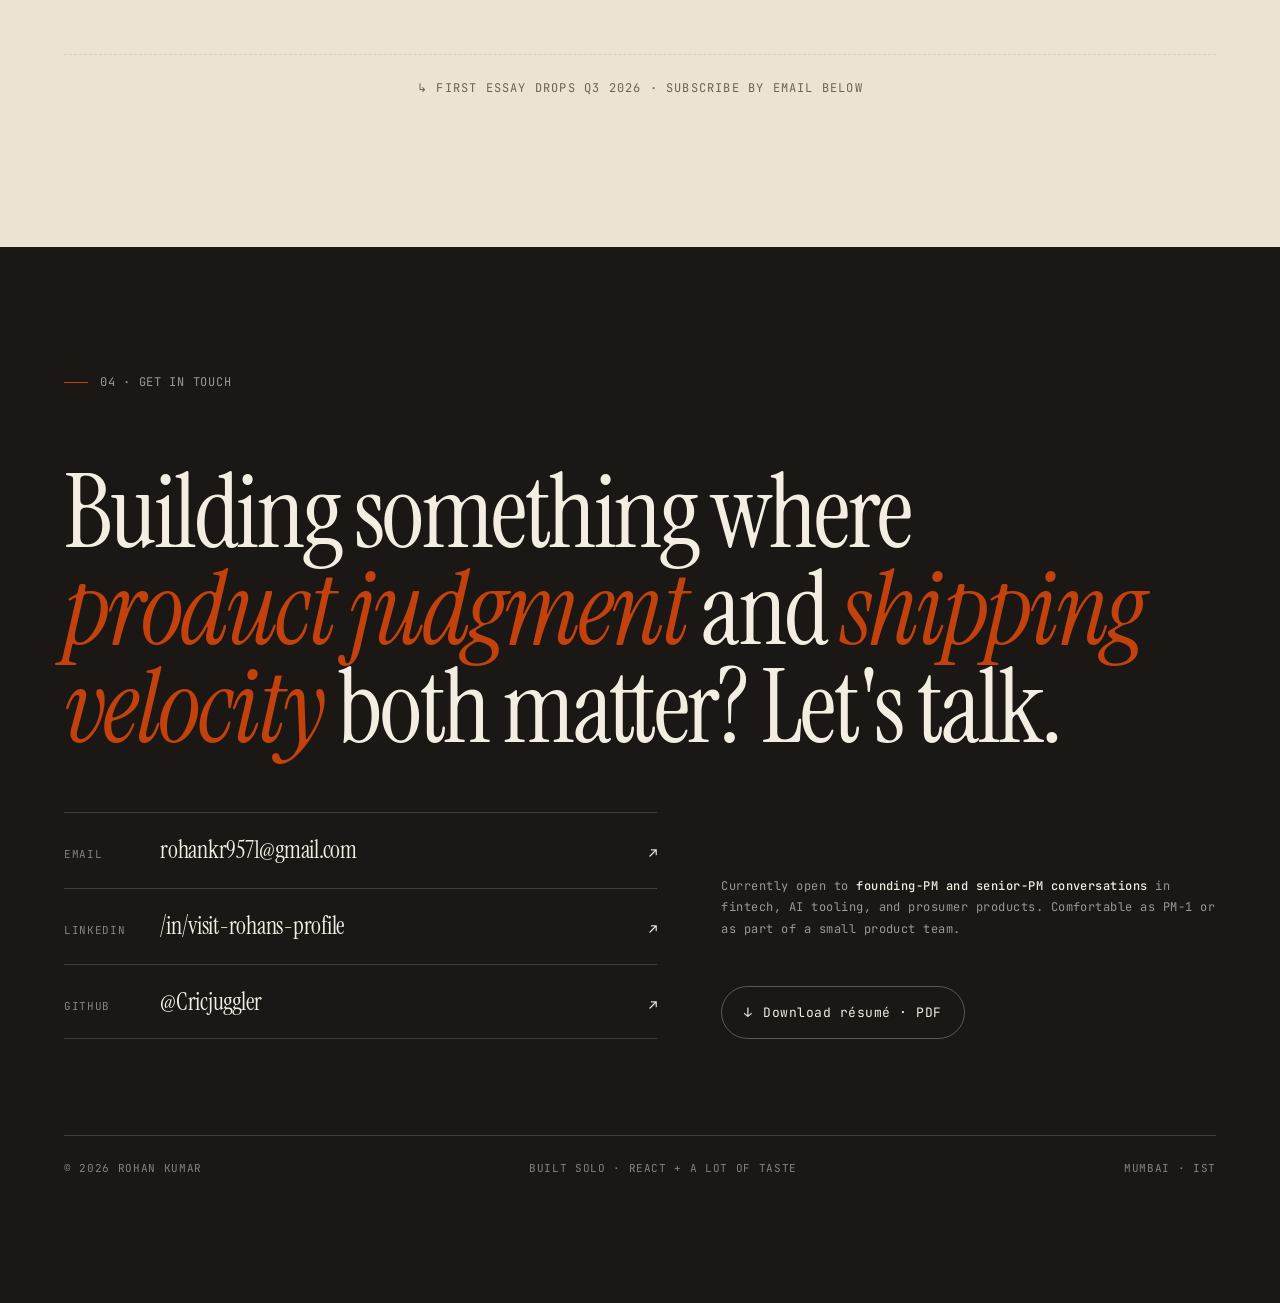
==== commit c4096fc5: "Remove "Available Q3 '26" tagline from nav brand Drop the .sub span entirely so the brand reads "Roh" ====
--- a/index.html
+++ b/index.html
@@ -48,7 +48,7 @@
   <div class="nav-inner">
     <a href="#top" class="nav-brand">
       <span class="dot"></span>
-      <span>Rohan Kumar <span class="sub">— Available Q3 '26</span></span>
+      <span>Rohan Kumar</span>
     </a>
     <div class="nav-links" id="nav-links">
       <a href="#work">01 · Work</a>
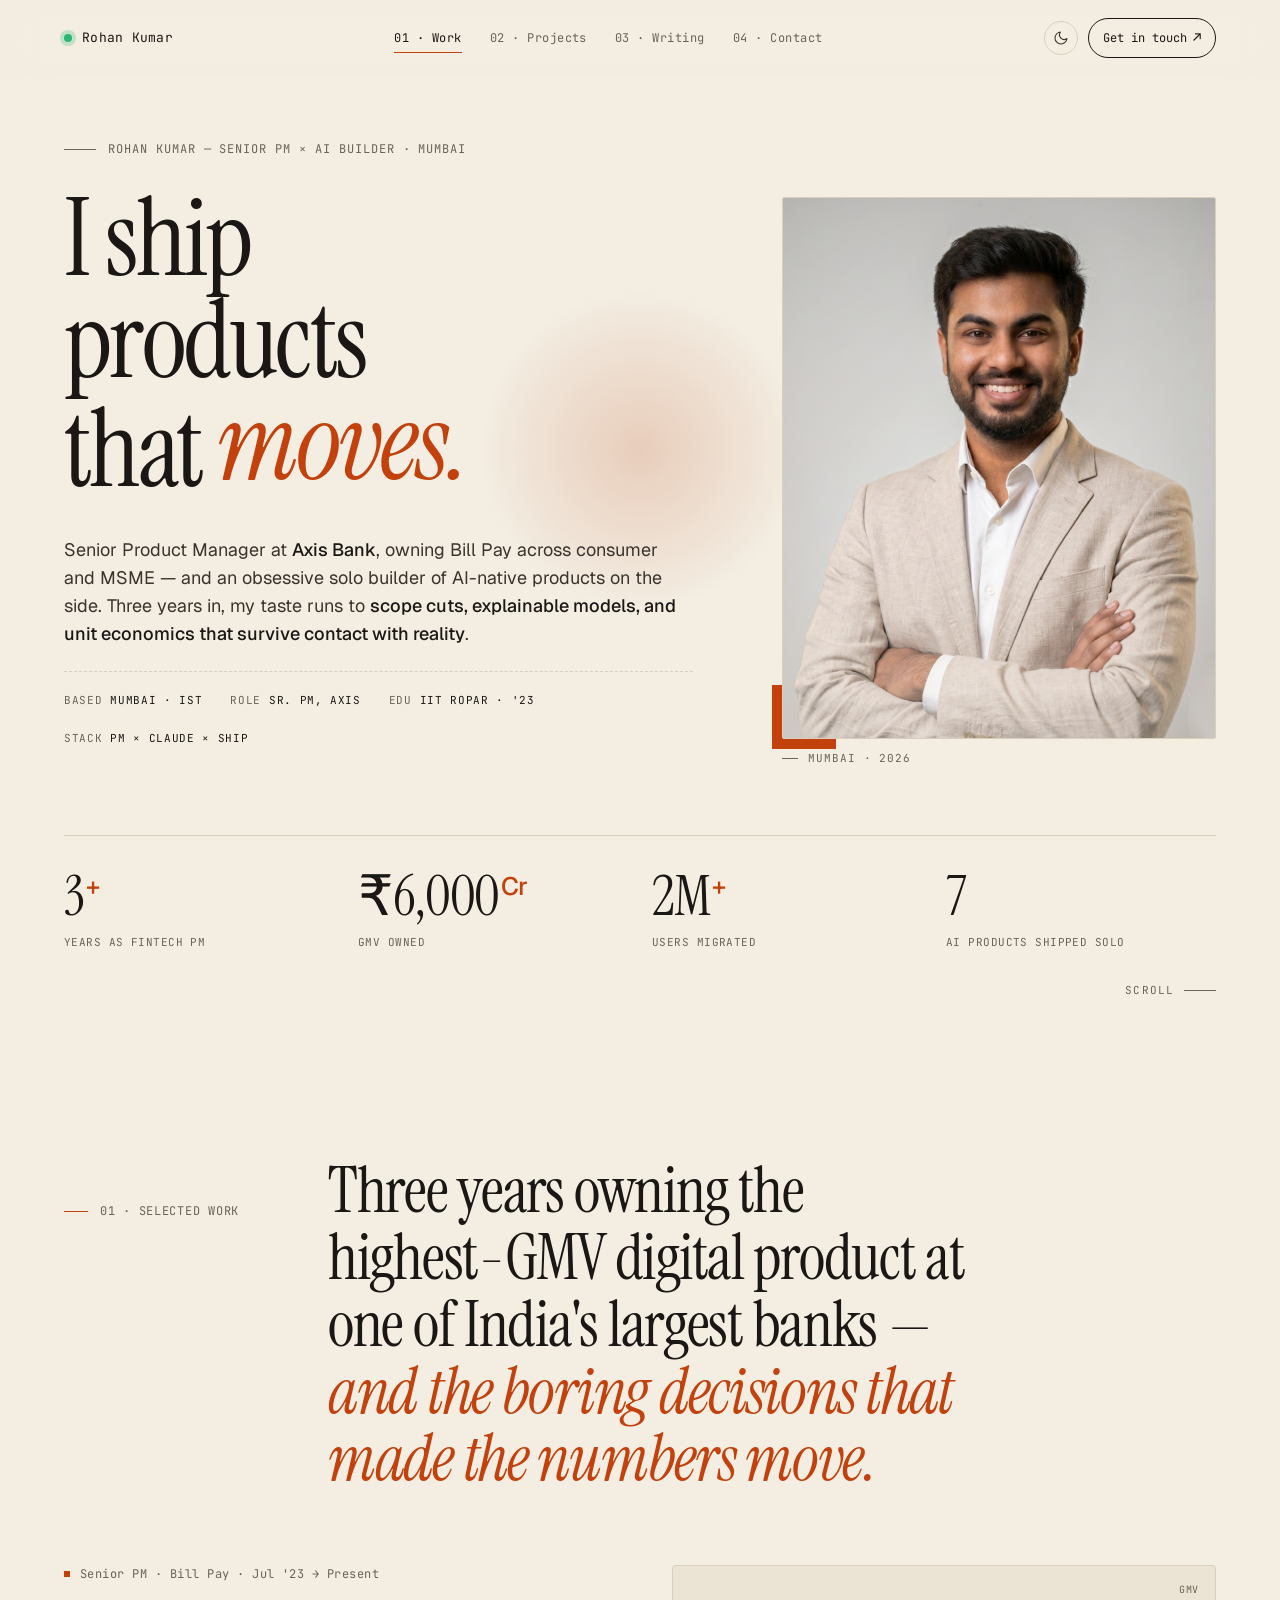
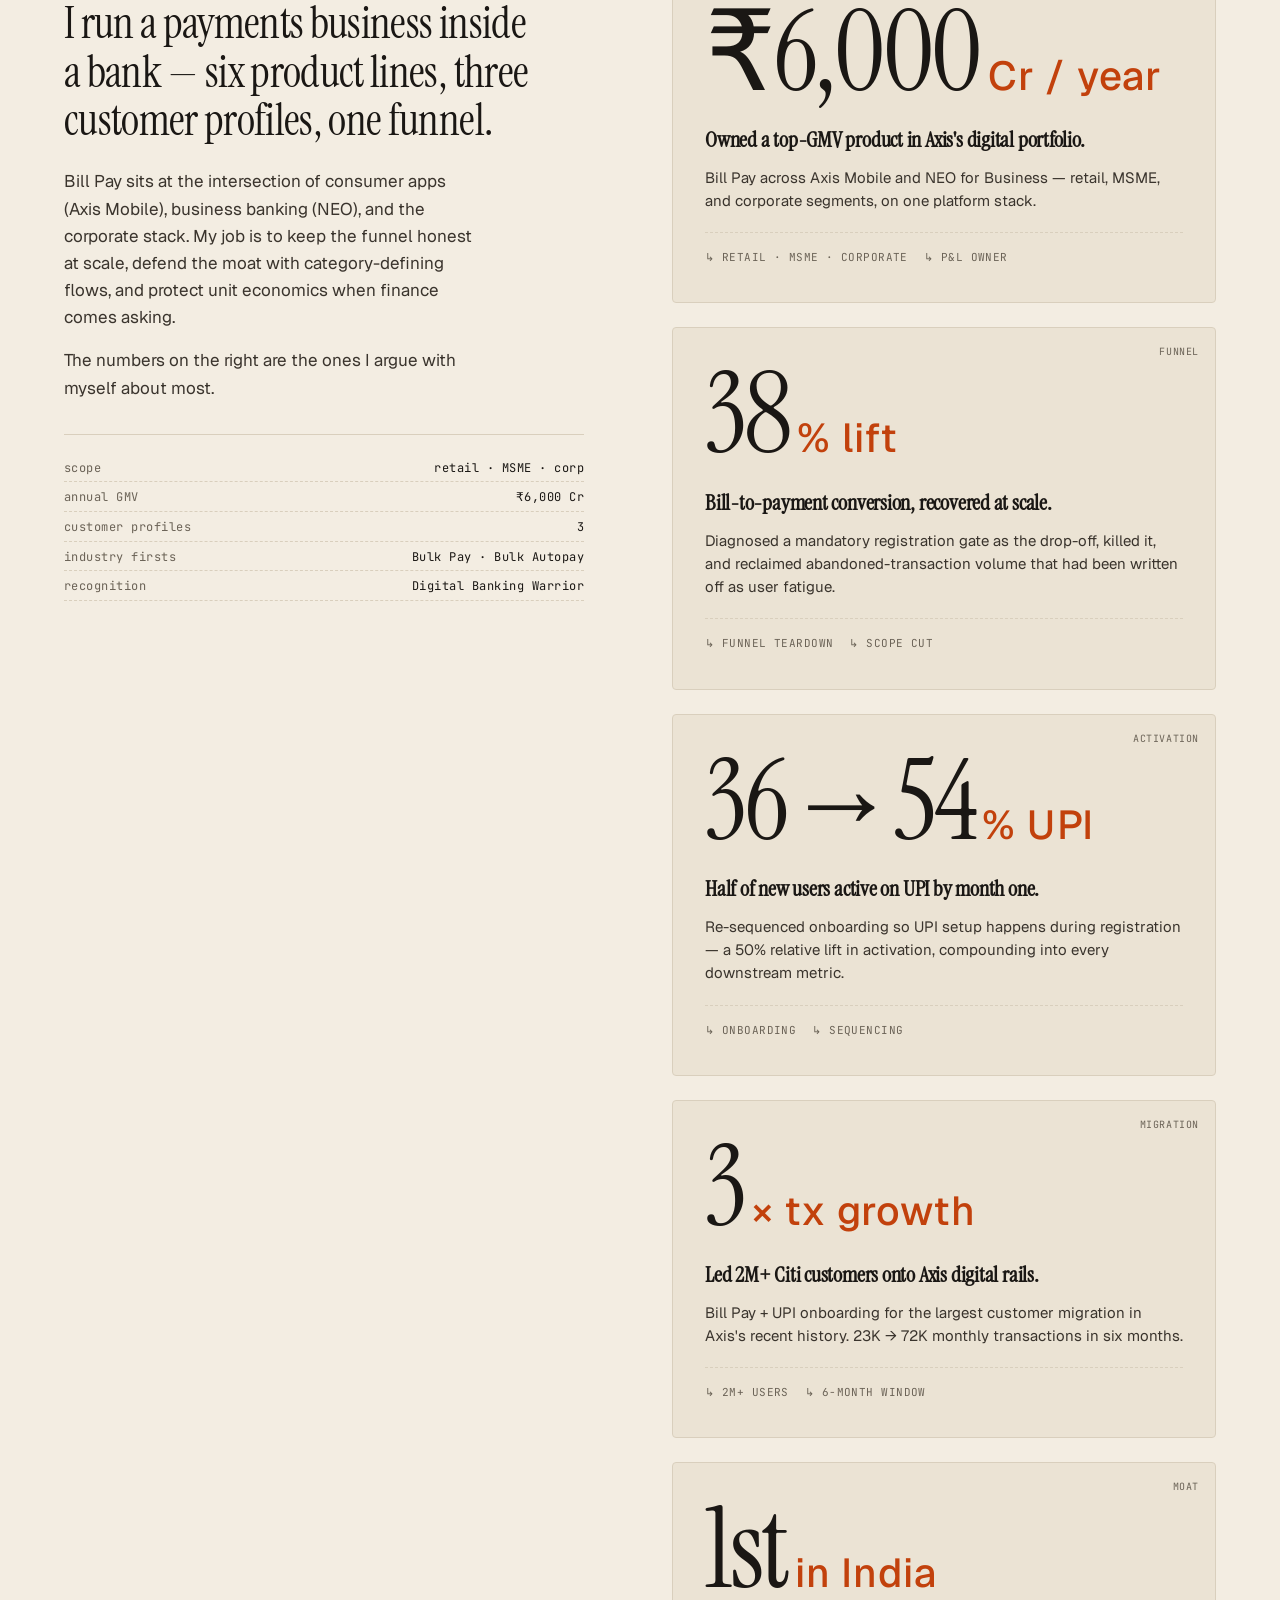
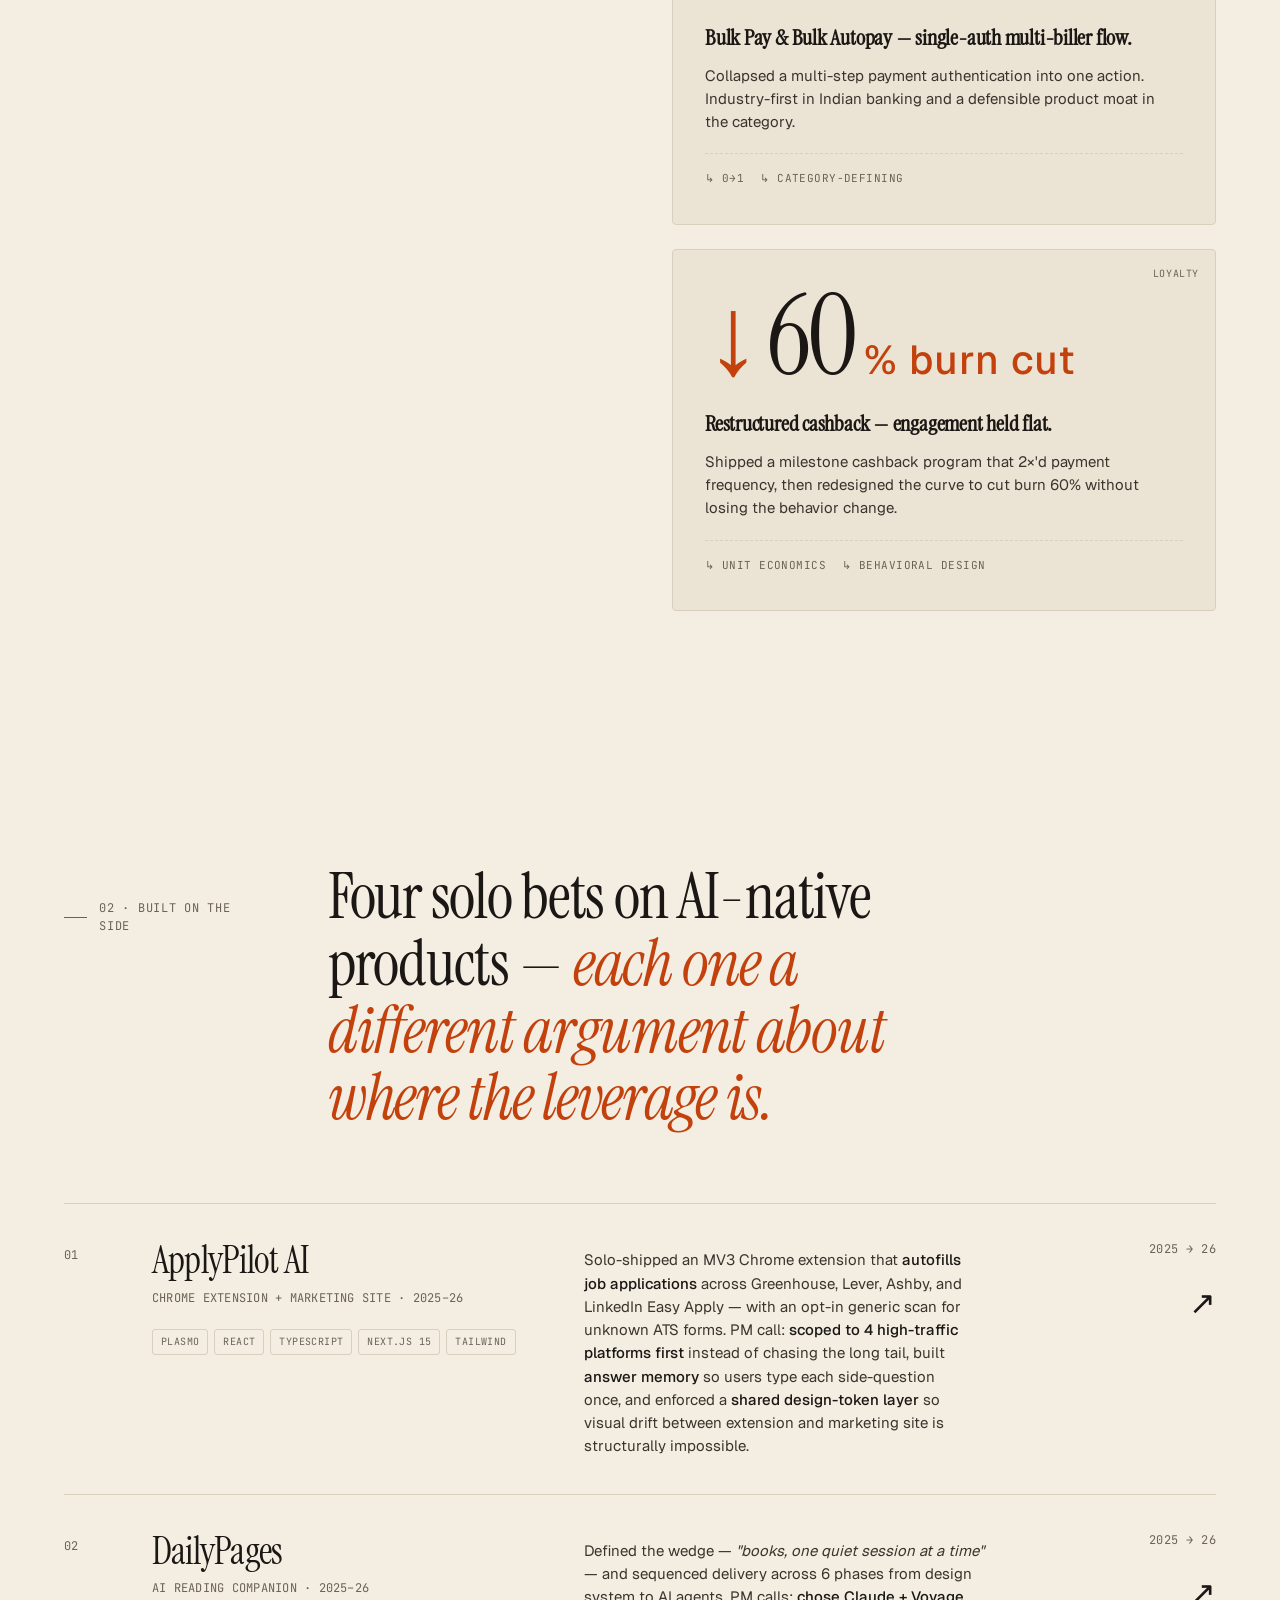
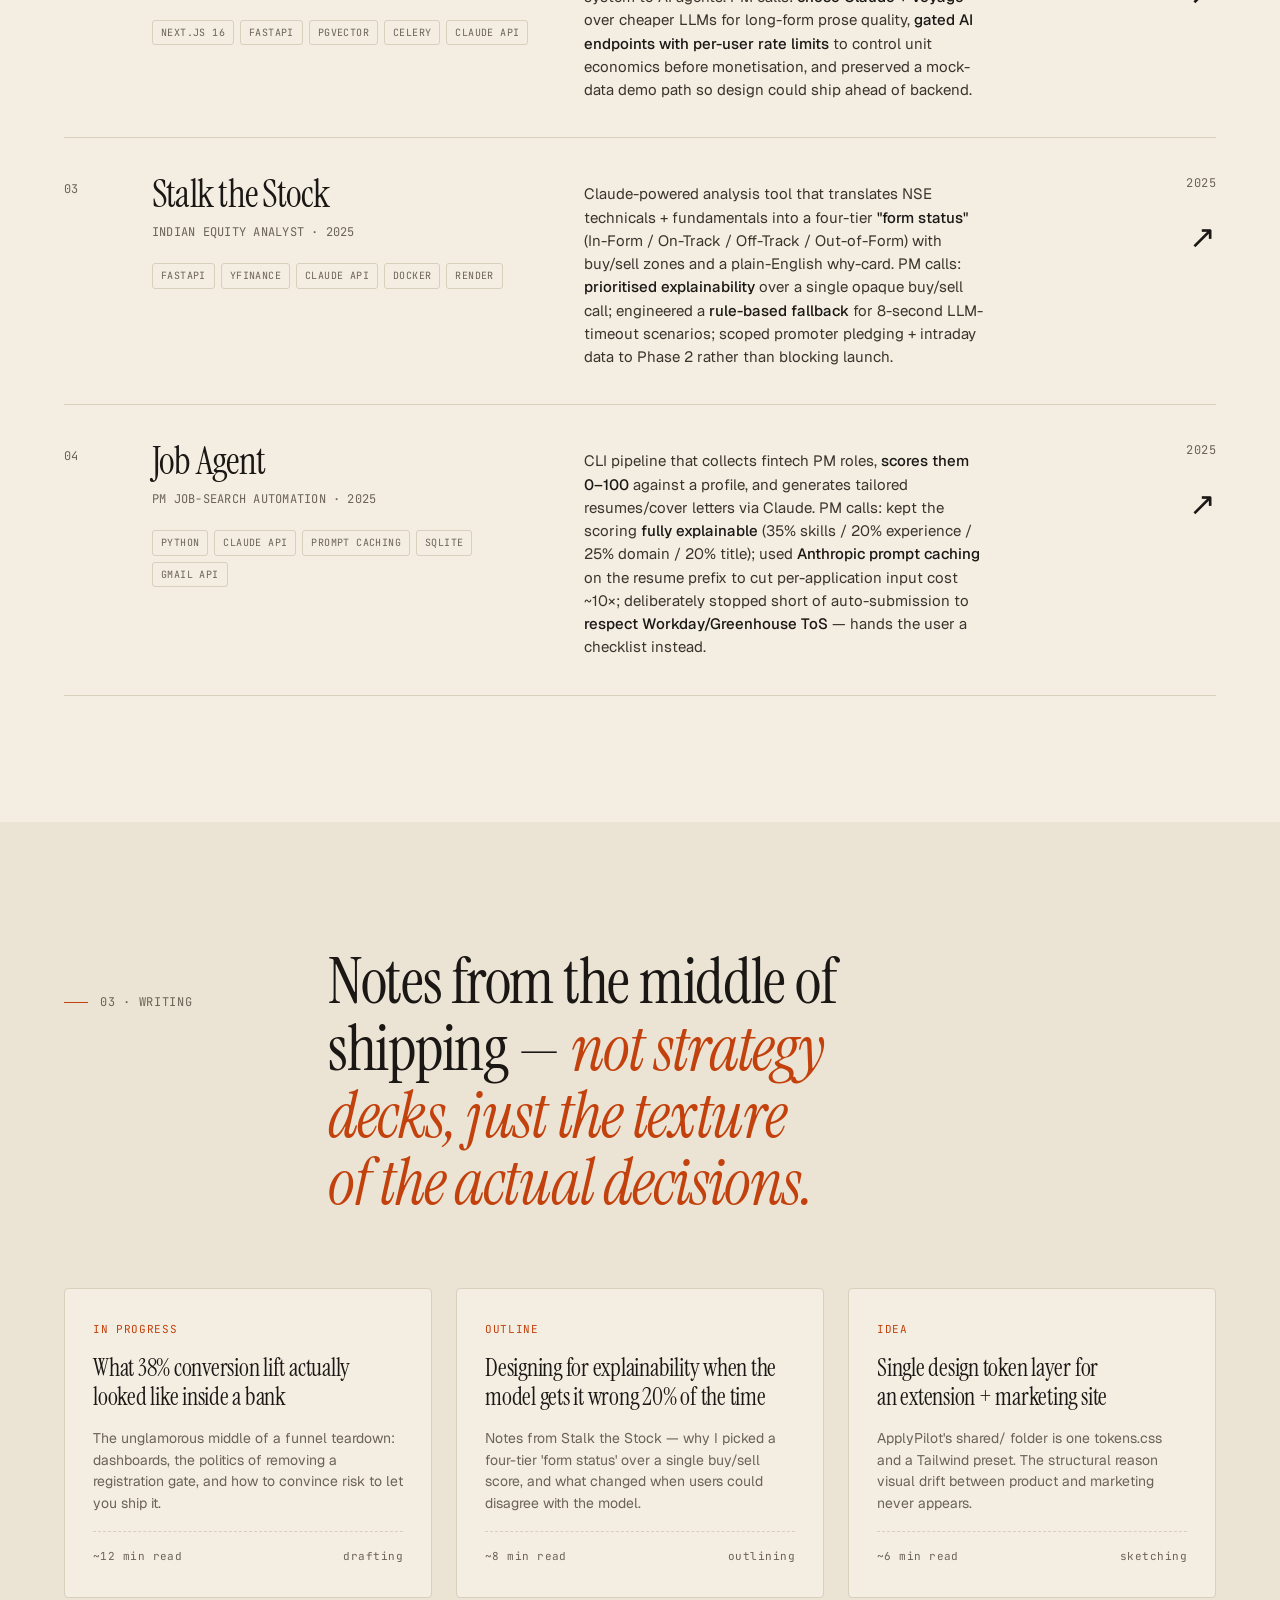
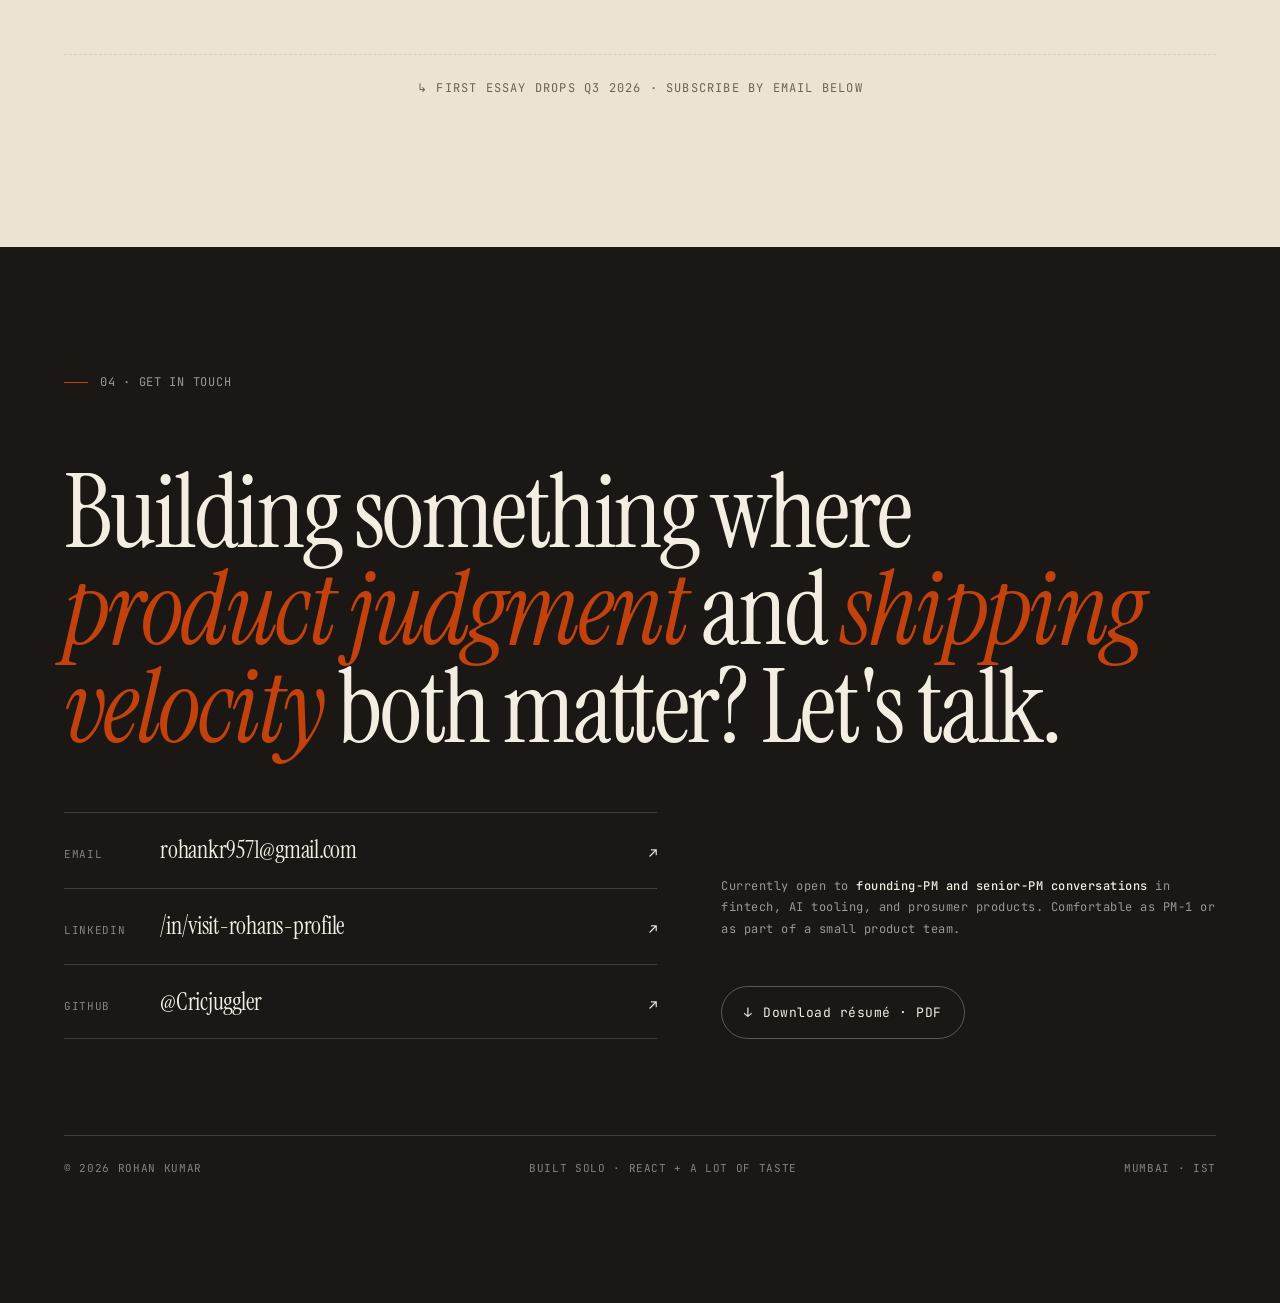
==== commit ea06a834: "Reword hero stat: 'years in fintech PM' -> 'years as fintech PM' 'In' suggested an industry; 'as' ma" ====
--- a/index.html
+++ b/index.html
@@ -123,7 +123,7 @@
     <div class="hero-strip">
       <div class="stat">
         <div class="n">3<sup>+</sup></div>
-        <div class="l">years in fintech PM</div>
+        <div class="l">years as fintech PM</div>
       </div>
       <div class="stat">
         <div class="n">₹6,000<sup>Cr</sup></div>
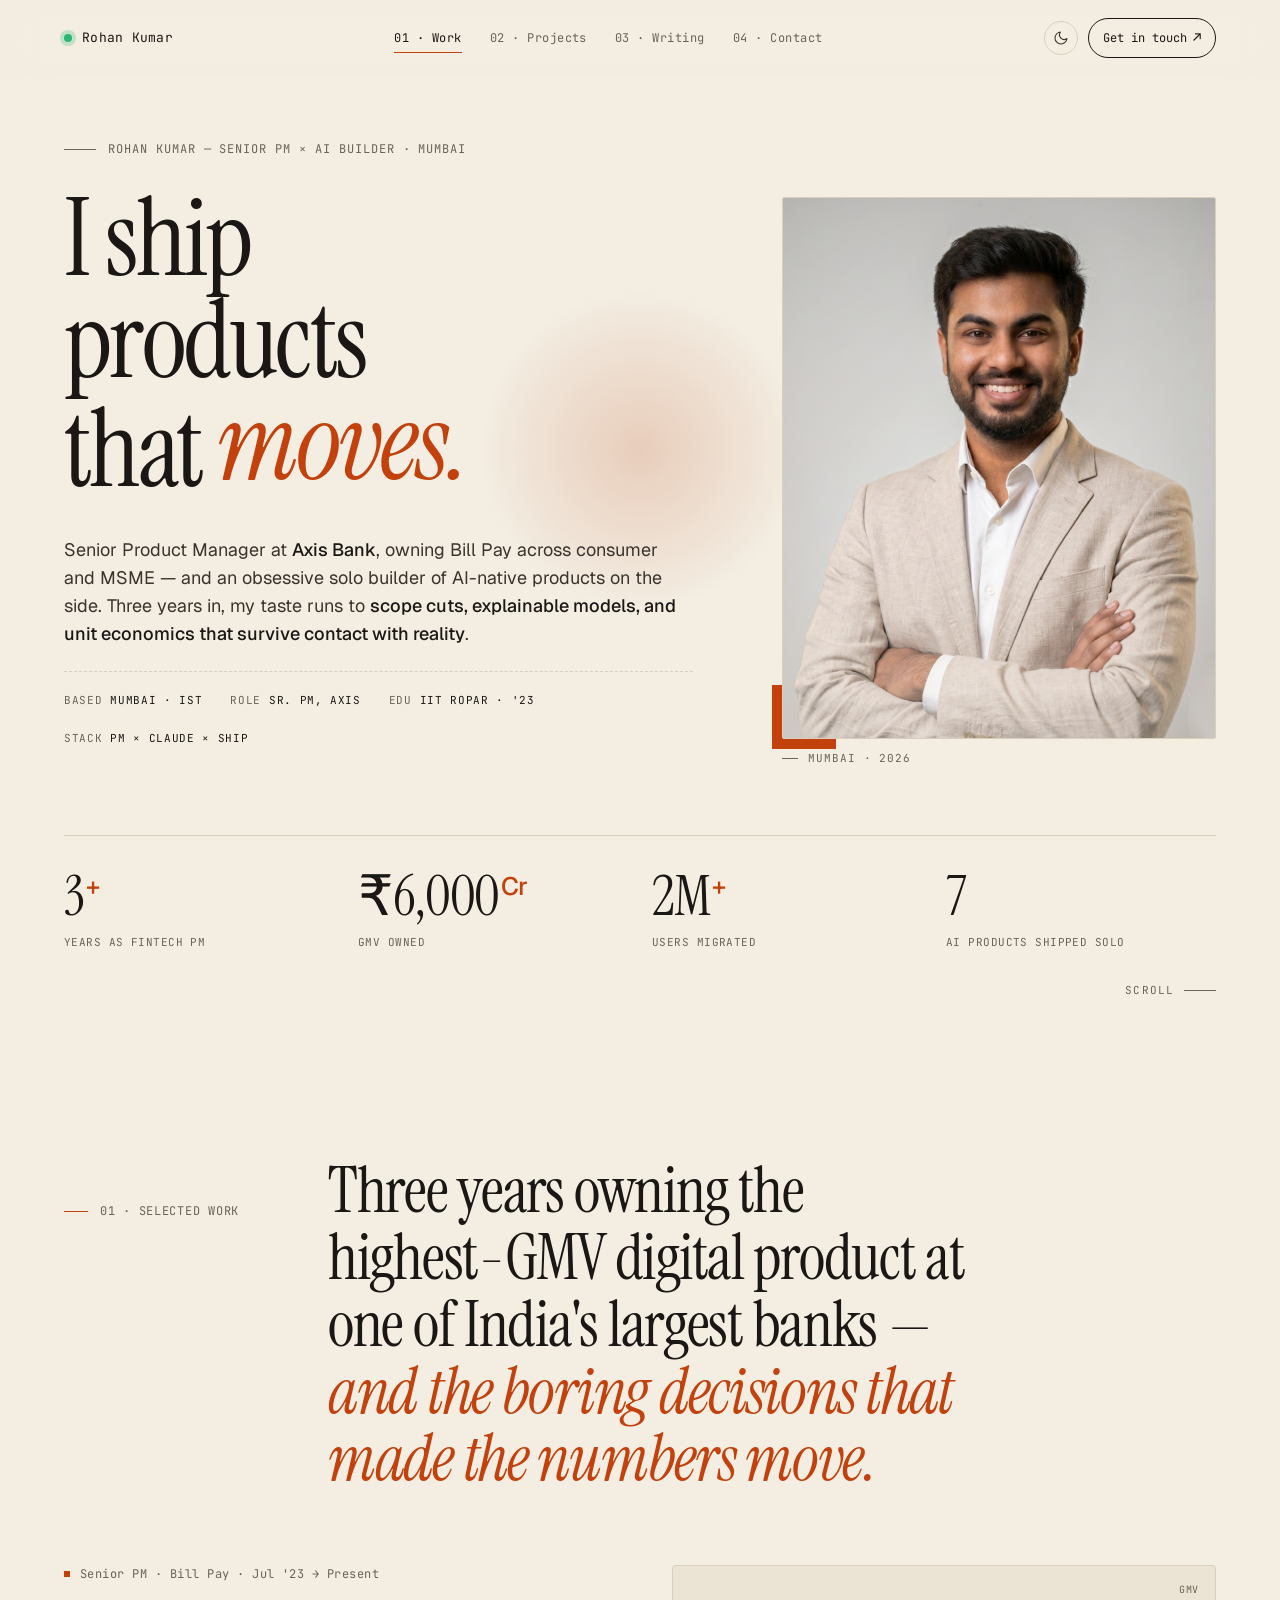
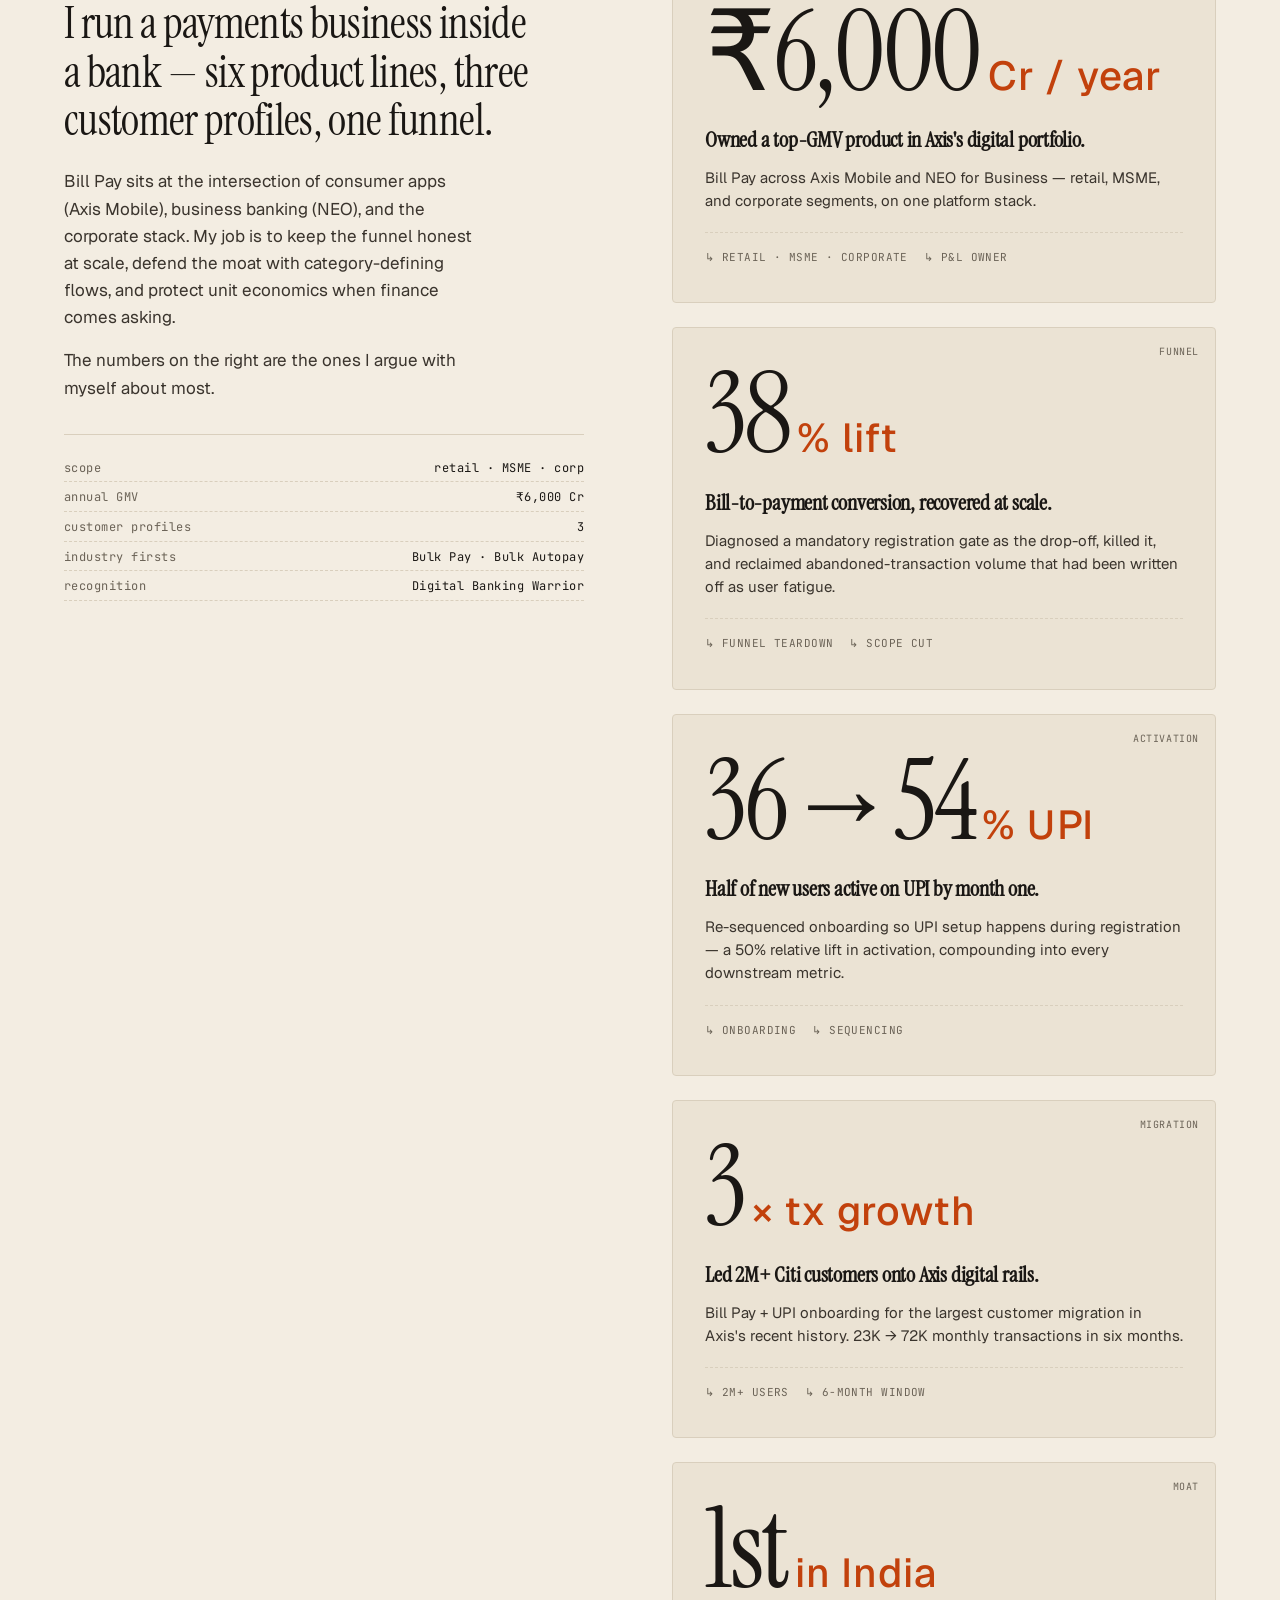
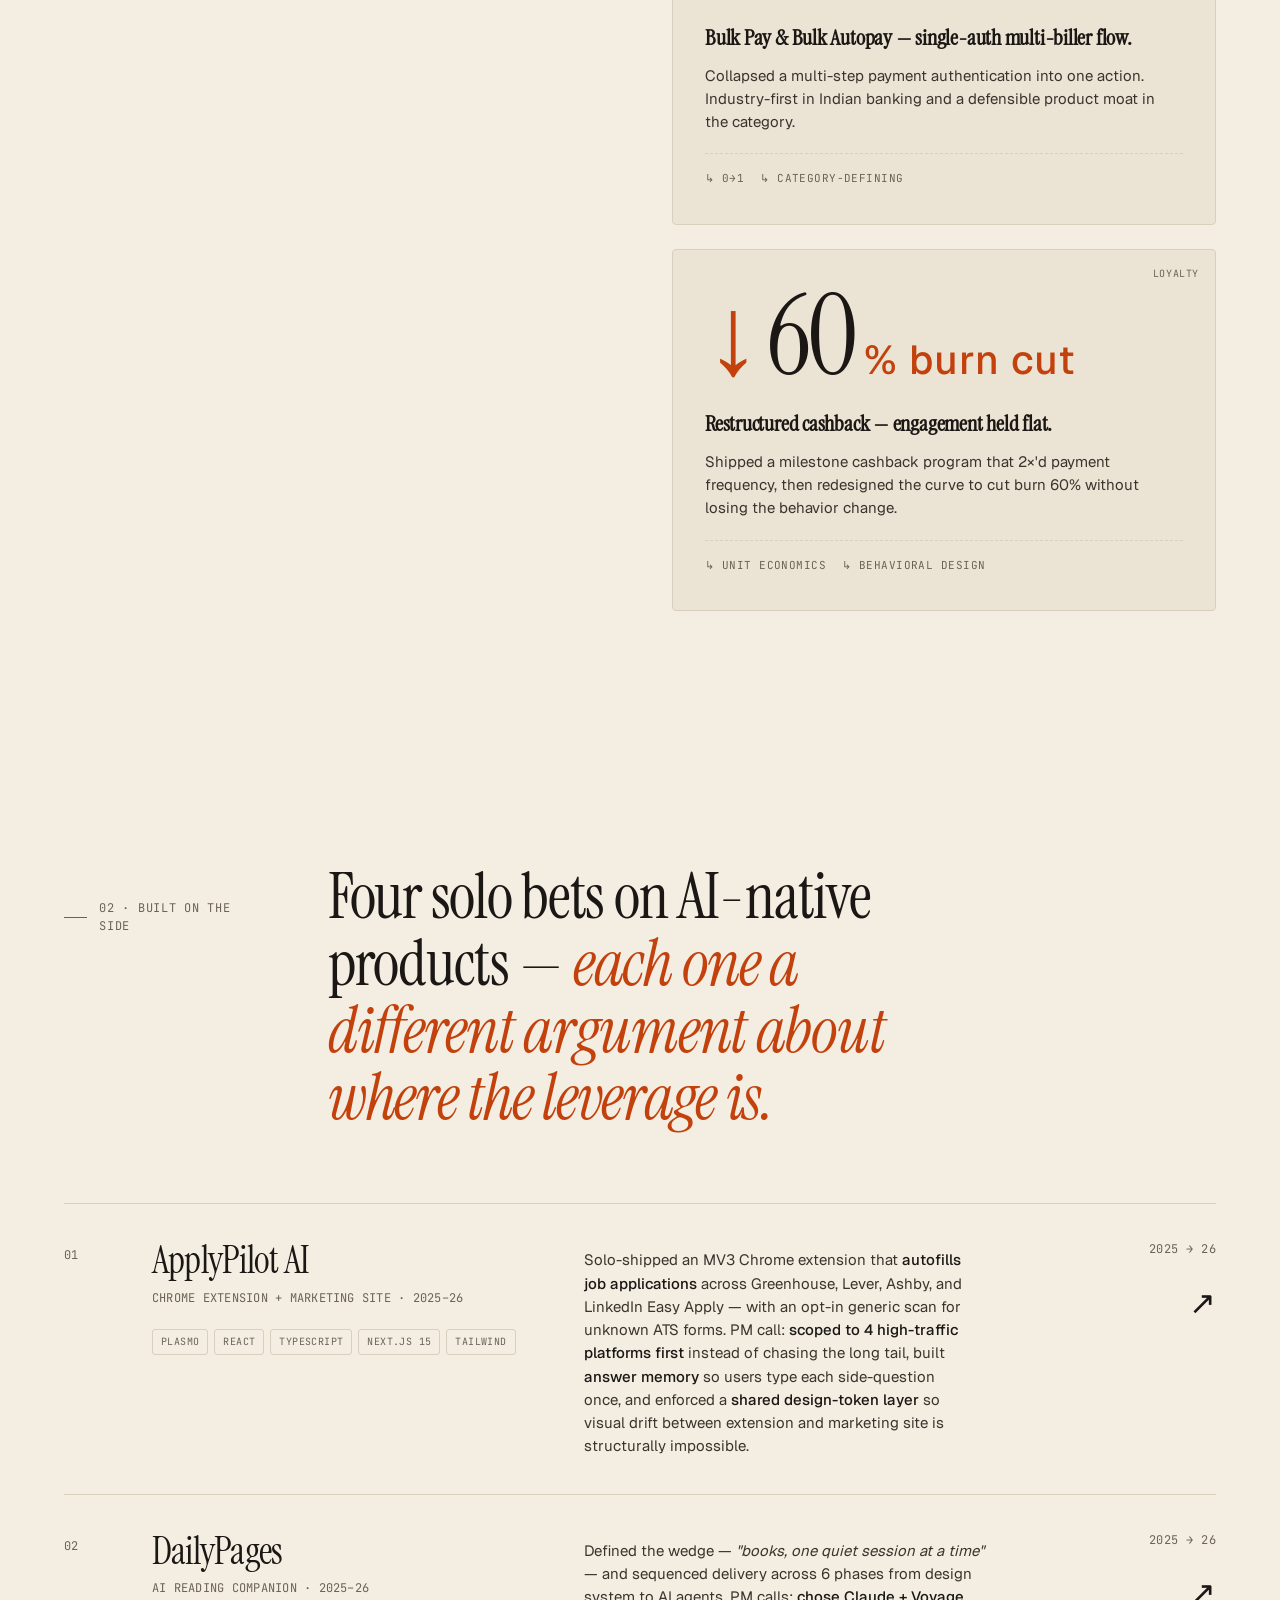
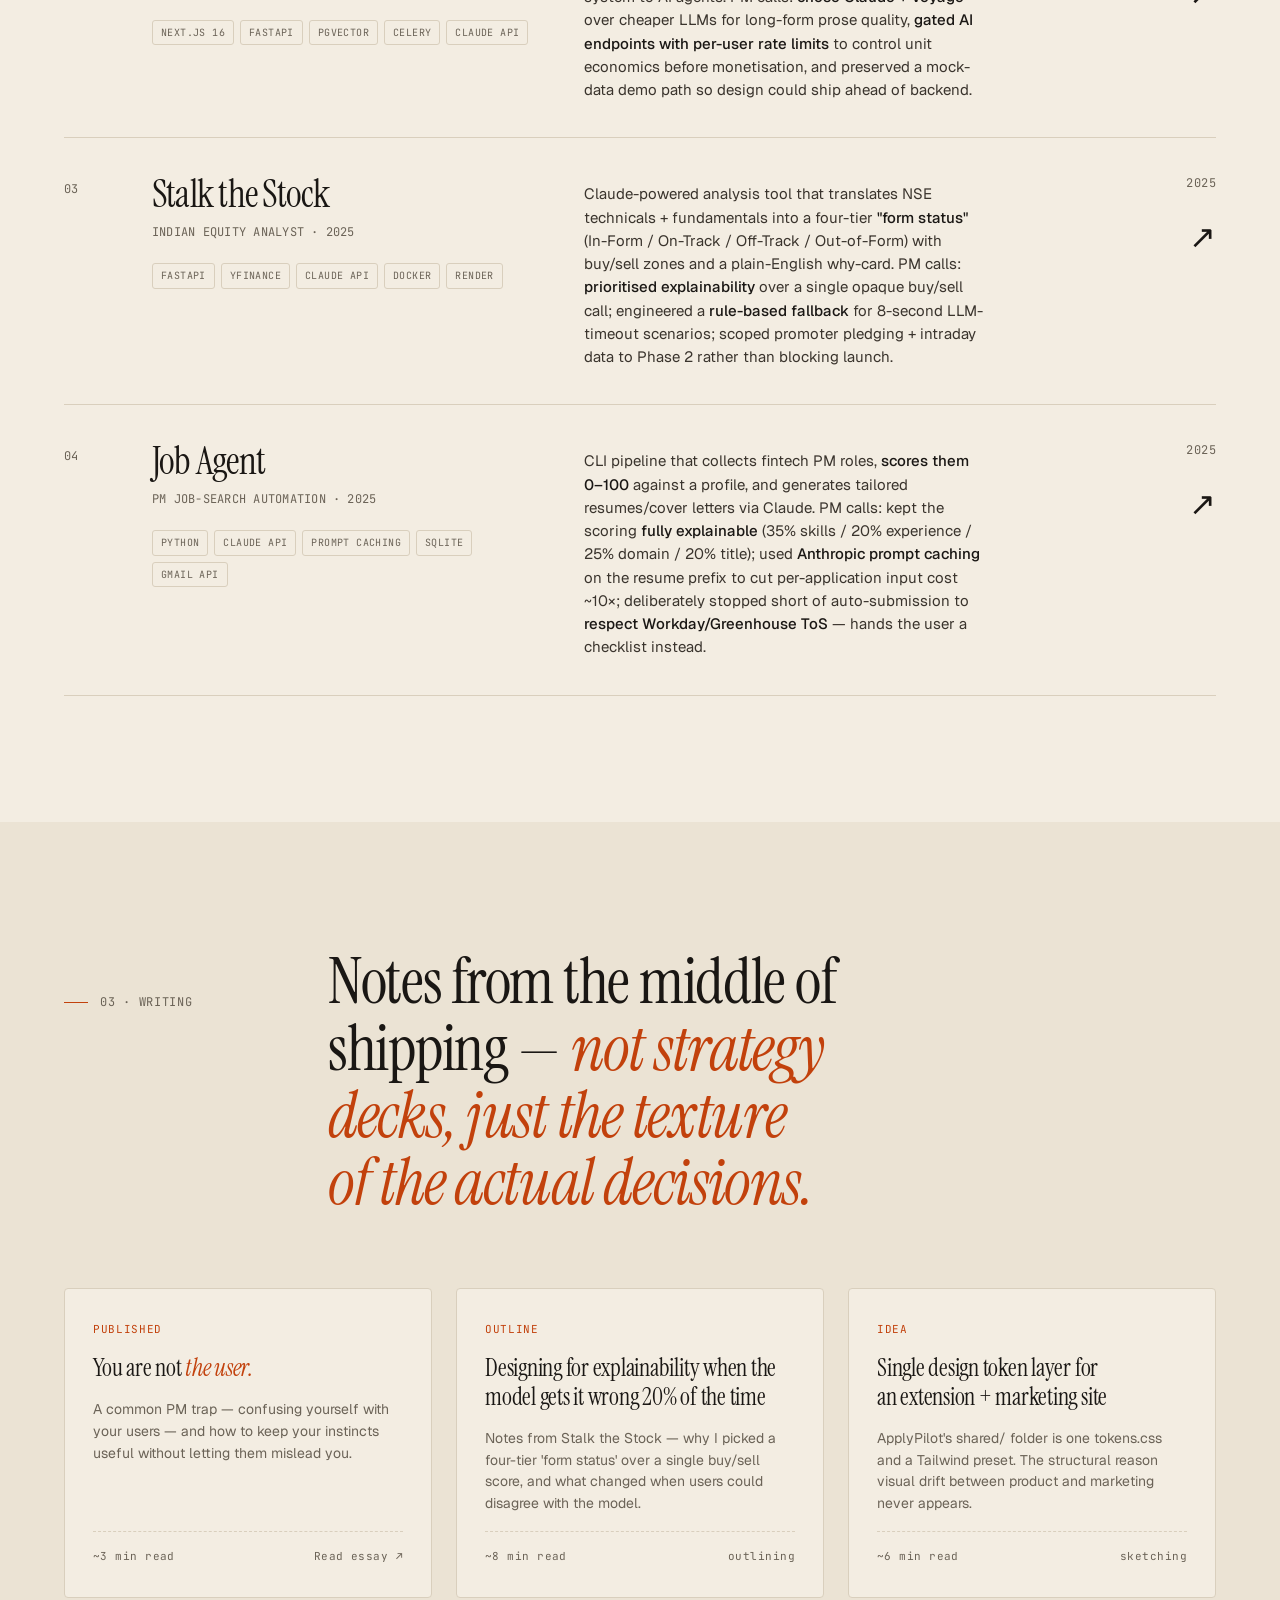
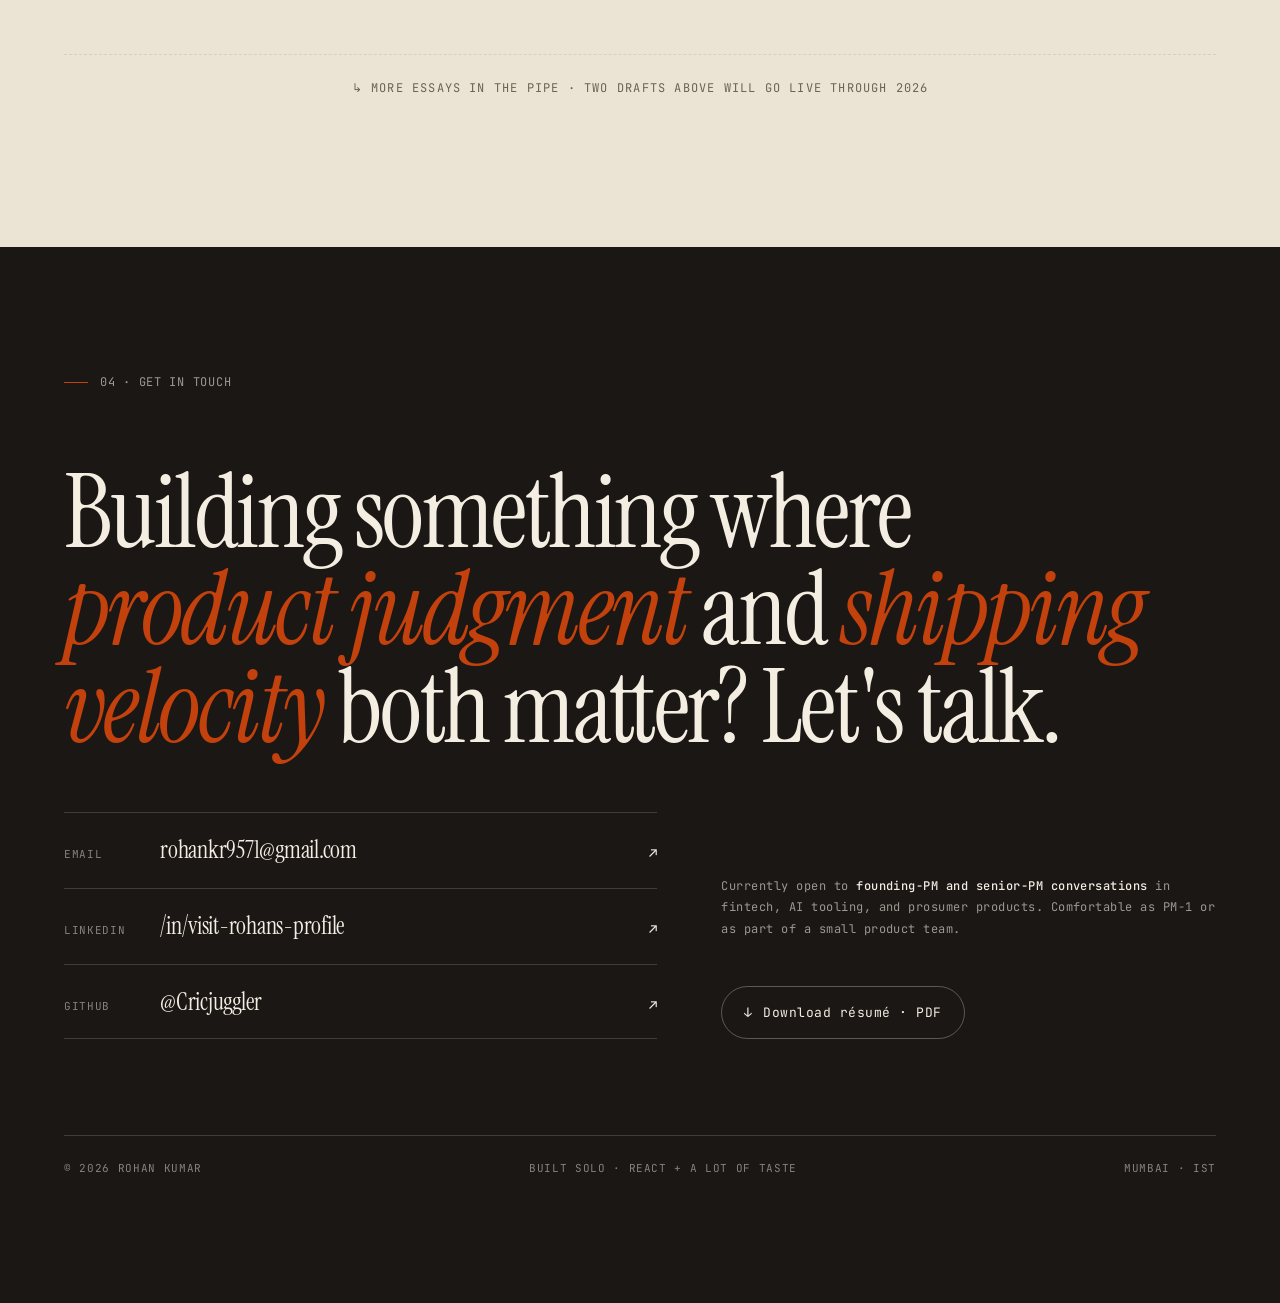
==== commit 8682c3a8: "Publish first essay: 'You are not the user' - New /essays/you-are-not-the-user.html, reading-optimiz" ====
--- a/index.html
+++ b/index.html
@@ -348,12 +348,12 @@
     </div>
 
     <div class="writing-grid">
-      <article class="writing-card reveal delay-1">
-        <span class="wc-tag">In progress</span>
-        <h4>What 38% conversion lift actually looked like inside a bank</h4>
-        <p>The unglamorous middle of a funnel teardown: dashboards, the politics of removing a registration gate, and how to convince risk to let you ship it.</p>
-        <div class="wc-foot"><span>~12 min read</span><span>drafting</span></div>
-      </article>
+      <a class="writing-card published reveal delay-1" href="essays/you-are-not-the-user.html">
+        <span class="wc-tag">Published</span>
+        <h4>You are not <em style="color:var(--accent);font-style:italic">the user.</em></h4>
+        <p>A common PM trap — confusing yourself with your users — and how to keep your instincts useful without letting them mislead you.</p>
+        <div class="wc-foot"><span>~3 min read</span><span class="read-on">Read essay ↗</span></div>
+      </a>
 
       <article class="writing-card reveal delay-2">
         <span class="wc-tag">Outline</span>
@@ -371,7 +371,7 @@
     </div>
 
     <div class="writing-soon-banner">
-      ↳ first essay drops Q3 2026 · subscribe by email below
+      ↳ more essays in the pipe · two drafts above will go live through 2026
     </div>
   </div>
 </section>
--- a/styles.css
+++ b/styles.css
@@ -989,6 +989,164 @@
   .cursor-blob { display: none; }
 }
 
+/* ----- Essay page ----- */
+.essay {
+  padding-top: 140px;
+  padding-bottom: var(--section-pad);
+}
+.essay-shell {
+  max-width: 720px;
+  margin: 0 auto;
+  padding: 0 var(--gutter);
+}
+.essay-back {
+  font-family: var(--mono);
+  font-size: 12px;
+  color: var(--ink-3);
+  letter-spacing: 0.04em;
+  text-transform: uppercase;
+  display: inline-flex;
+  align-items: center;
+  gap: 8px;
+  margin-bottom: 56px;
+  transition: color 0.2s;
+}
+.essay-back:hover { color: var(--accent); }
+
+.essay-header {
+  margin-bottom: 56px;
+  padding-bottom: 32px;
+  border-bottom: 1px solid var(--line);
+}
+.essay-eyebrow {
+  font-family: var(--mono);
+  font-size: 11px;
+  color: var(--accent);
+  letter-spacing: 0.08em;
+  text-transform: uppercase;
+  margin-bottom: 20px;
+}
+.essay-title {
+  font-family: var(--serif);
+  font-weight: 400;
+  font-size: clamp(40px, 6vw, 72px);
+  line-height: 1.02;
+  letter-spacing: -0.025em;
+  text-wrap: balance;
+  margin-bottom: 24px;
+}
+.essay-title em { color: var(--accent); font-style: italic; }
+.essay-meta {
+  font-family: var(--mono);
+  font-size: 12px;
+  color: var(--ink-3);
+  letter-spacing: 0.04em;
+  display: flex;
+  gap: 20px;
+  flex-wrap: wrap;
+  text-transform: uppercase;
+}
+.essay-meta .dot {
+  display: inline-block;
+  width: 4px; height: 4px;
+  background: var(--ink-3);
+  border-radius: 50%;
+  margin: 0 4px;
+  vertical-align: middle;
+}
+
+.essay-body {
+  font-size: 18px;
+  line-height: 1.65;
+  color: var(--ink-2);
+  text-wrap: pretty;
+}
+.essay-body p { margin-bottom: 24px; }
+.essay-body p:last-child { margin-bottom: 0; }
+.essay-body strong, .essay-body b { color: var(--ink); font-weight: 500; }
+.essay-body h2 {
+  font-family: var(--serif);
+  font-weight: 400;
+  font-size: clamp(26px, 3vw, 34px);
+  line-height: 1.15;
+  letter-spacing: -0.015em;
+  color: var(--ink);
+  margin: 48px 0 20px;
+  text-wrap: balance;
+}
+.essay-body h3 {
+  font-family: var(--mono);
+  font-weight: 500;
+  font-size: 13px;
+  color: var(--accent);
+  letter-spacing: 0.06em;
+  text-transform: uppercase;
+  margin: 32px 0 8px;
+}
+.essay-body blockquote {
+  border-left: 2px solid var(--accent);
+  padding: 4px 0 4px 24px;
+  margin: 32px 0;
+  font-family: var(--serif);
+  font-style: italic;
+  font-size: 24px;
+  line-height: 1.3;
+  color: var(--ink);
+  text-wrap: balance;
+}
+.essay-body hr {
+  border: 0;
+  height: 1px;
+  background: var(--line);
+  margin: 48px 0;
+}
+.essay-body ul { margin: 16px 0 24px; padding-left: 0; list-style: none; }
+.essay-body ul li {
+  position: relative;
+  padding-left: 28px;
+  margin-bottom: 12px;
+}
+.essay-body ul li::before {
+  content: "↳";
+  position: absolute;
+  left: 0;
+  color: var(--accent);
+  font-family: var(--serif);
+}
+
+.essay-foot {
+  margin-top: 72px;
+  padding-top: 32px;
+  border-top: 1px solid var(--line);
+  display: flex;
+  justify-content: space-between;
+  align-items: center;
+  flex-wrap: wrap;
+  gap: 16px;
+  font-family: var(--mono);
+  font-size: 12px;
+  color: var(--ink-3);
+  letter-spacing: 0.04em;
+  text-transform: uppercase;
+}
+.essay-foot a { color: var(--ink); transition: color 0.2s; }
+.essay-foot a:hover { color: var(--accent); }
+
+@media (max-width: 540px) {
+  .essay { padding-top: 110px; }
+  .essay-body { font-size: 17px; }
+  .essay-body blockquote { font-size: 21px; padding-left: 18px; }
+}
+
+/* Writing card variant: published / clickable */
+.writing-card.published .wc-tag { color: var(--accent); }
+a.writing-card { text-decoration: none; color: inherit; }
+a.writing-card .wc-foot .read-on {
+  display: inline-flex; align-items: center; gap: 4px;
+  transition: gap 0.2s;
+}
+a.writing-card:hover .wc-foot .read-on { gap: 8px; color: var(--accent); }
+
 @media (prefers-reduced-motion: reduce) {
   *, *::before, *::after {
     animation-duration: 0.01ms !important;
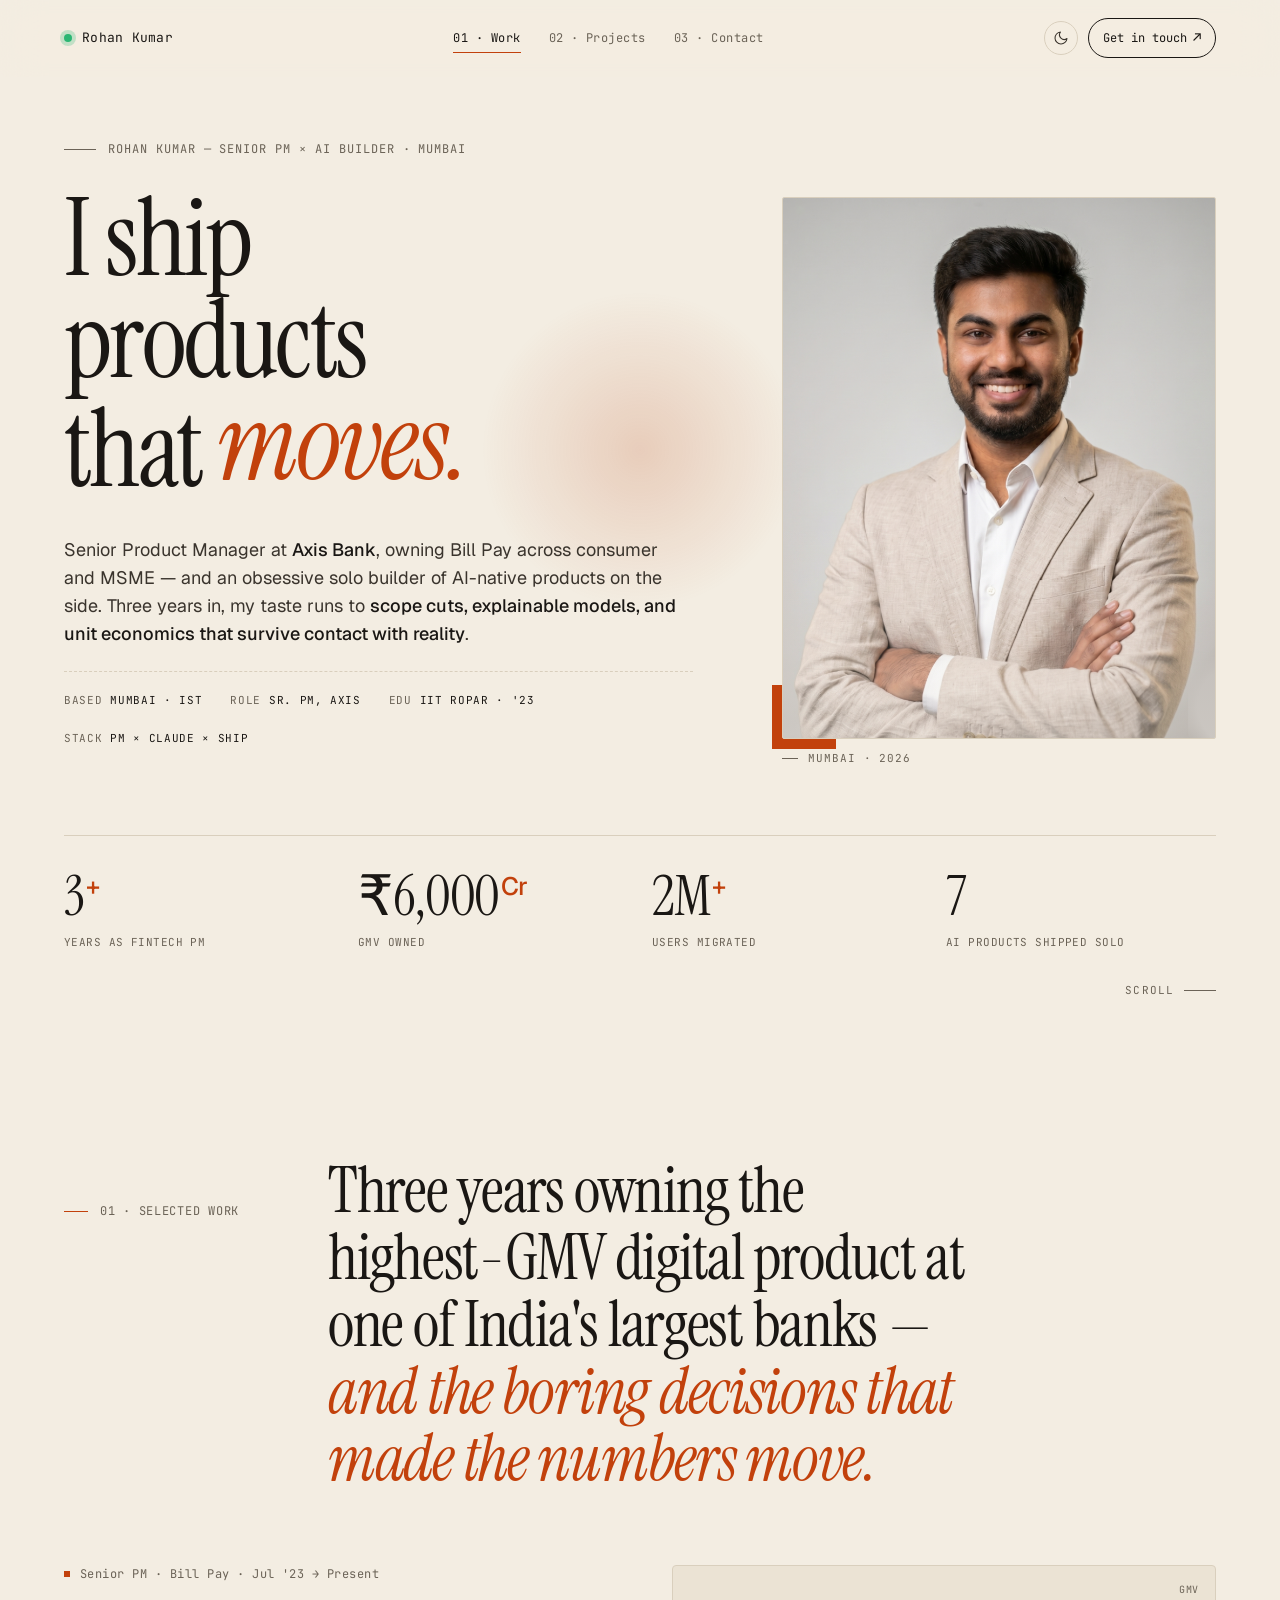
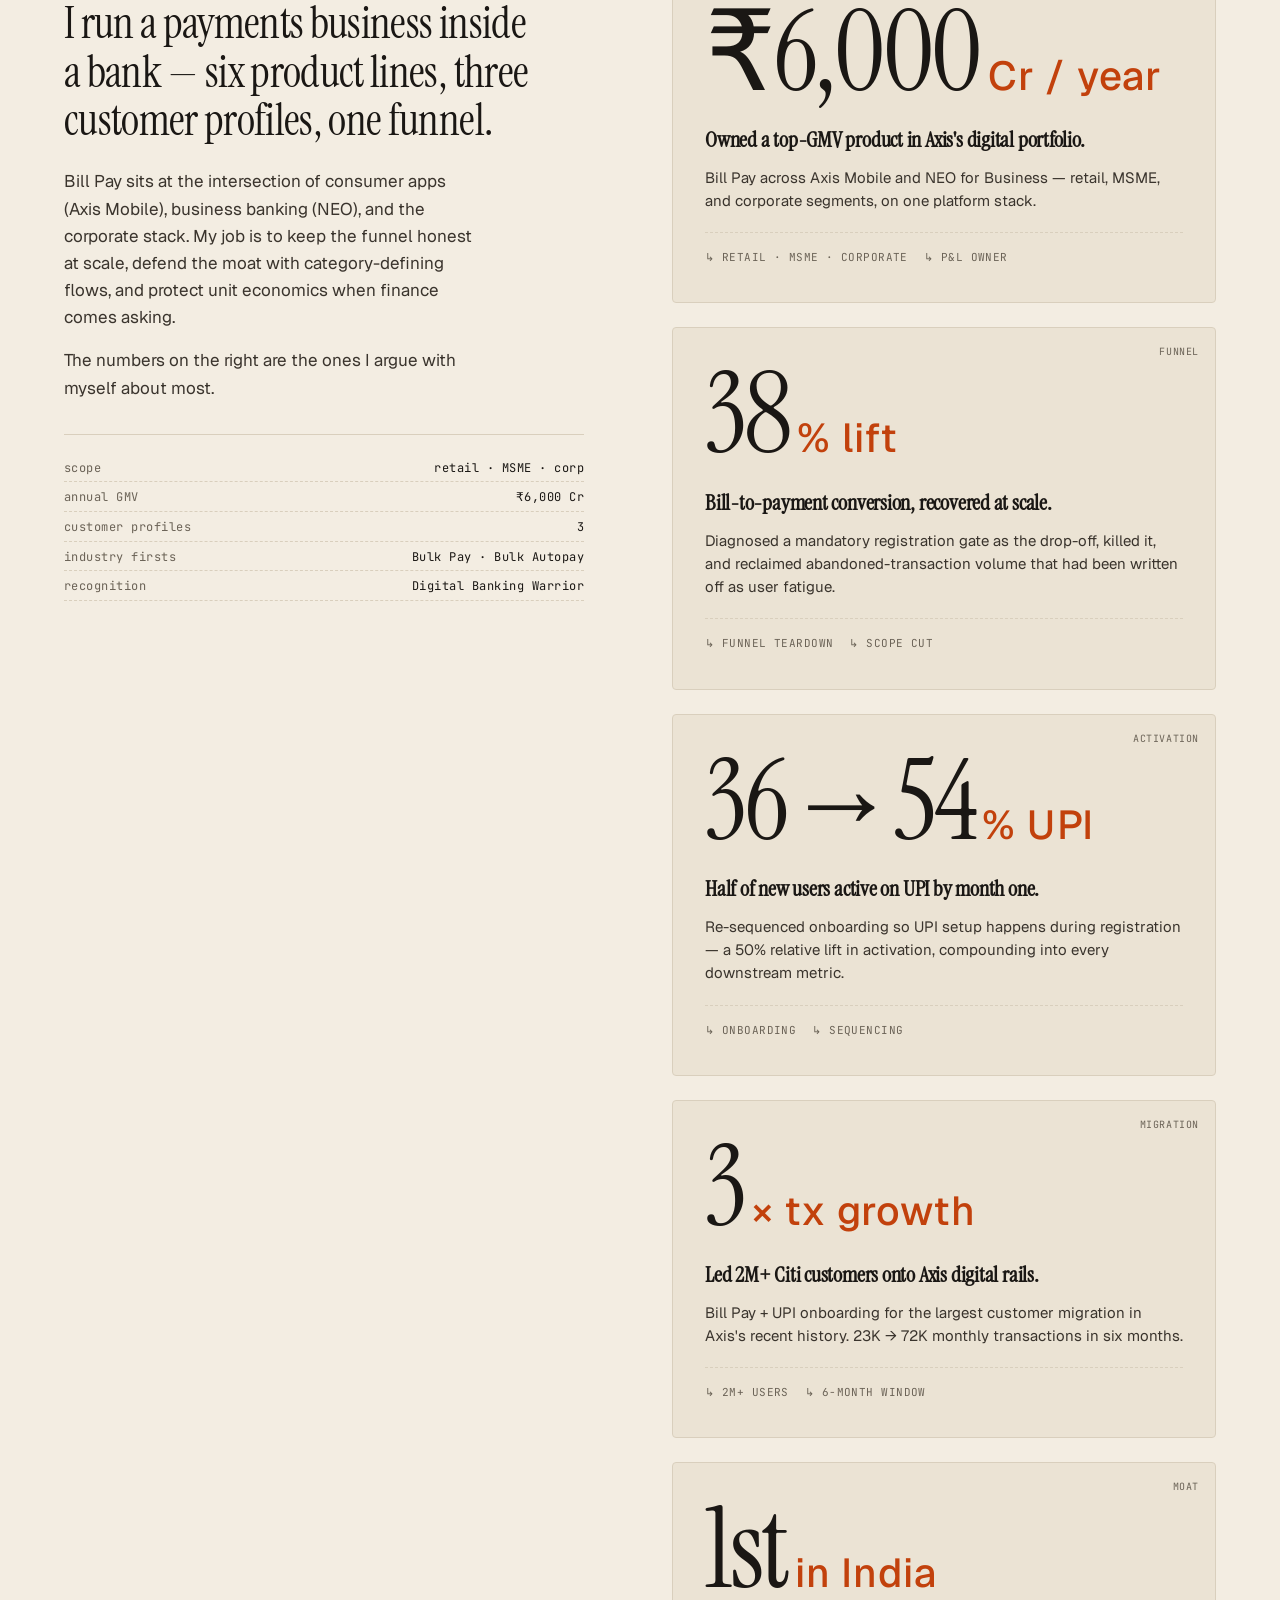
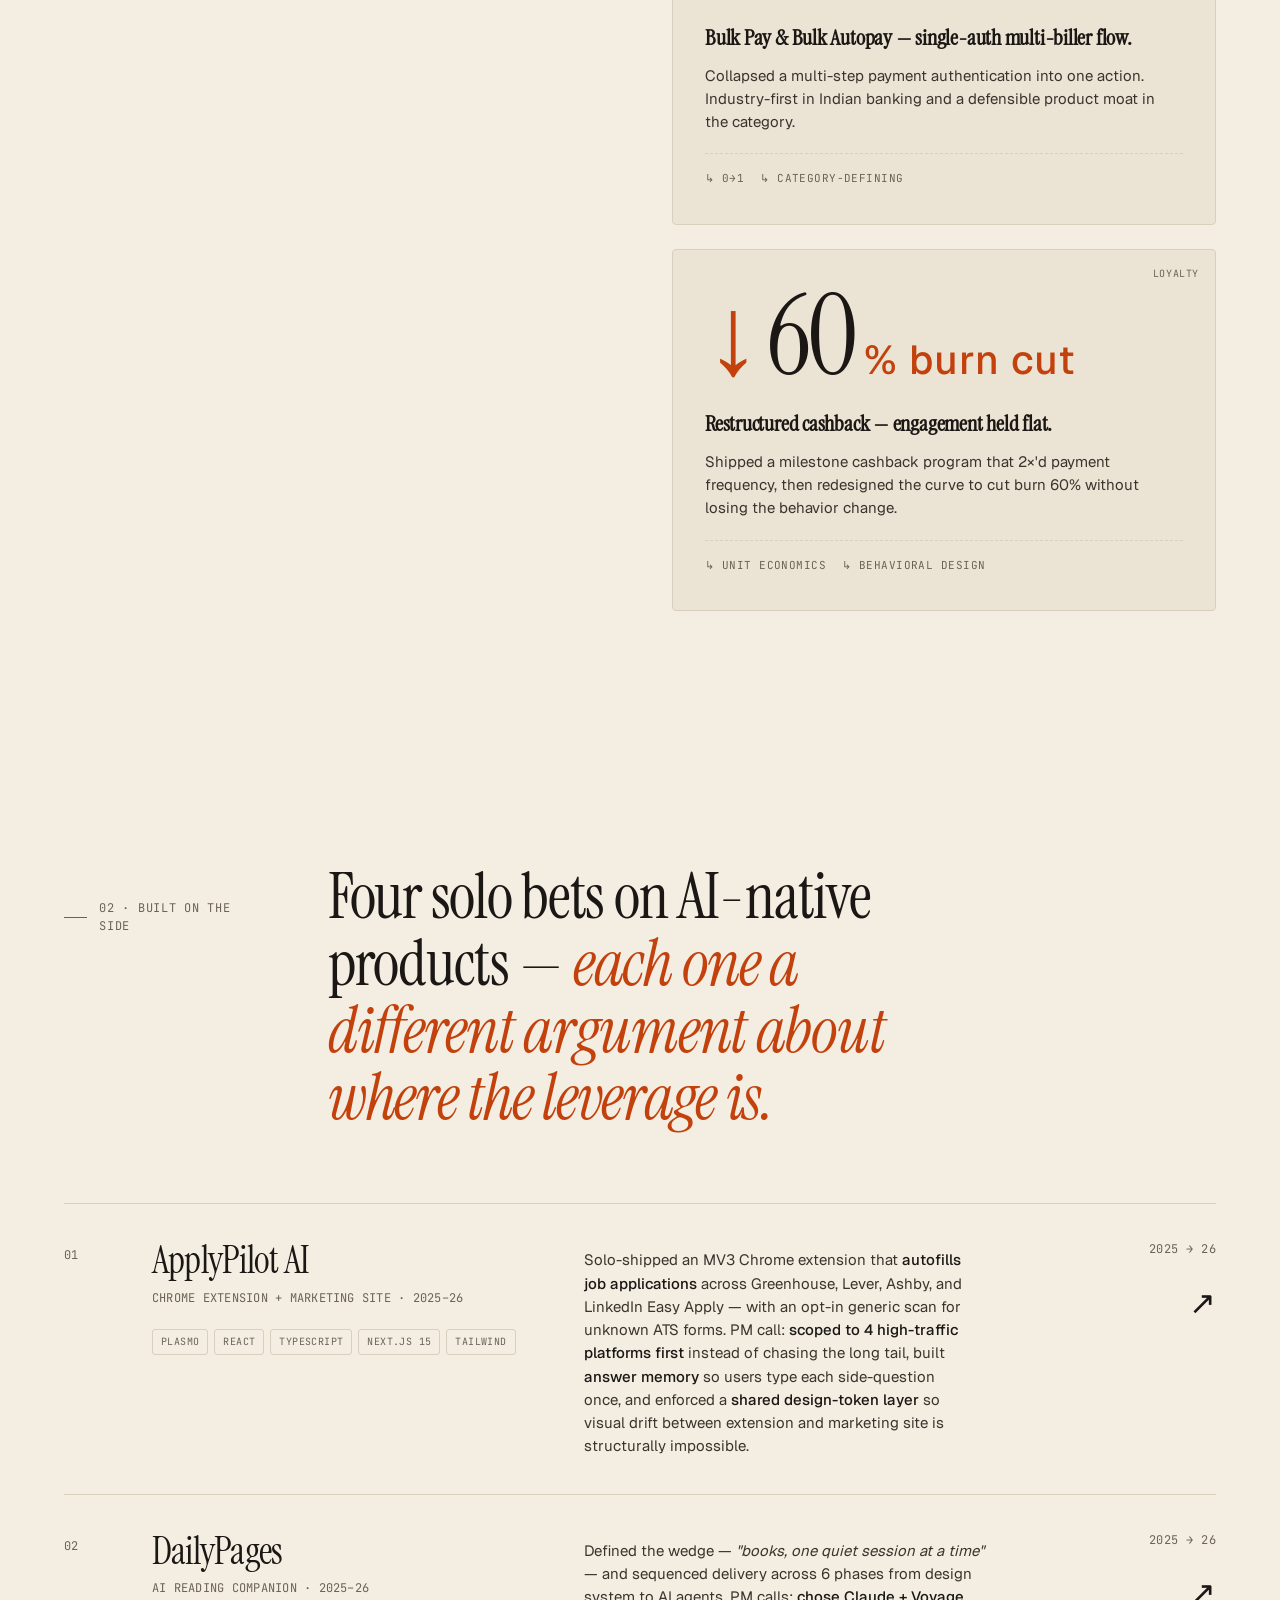
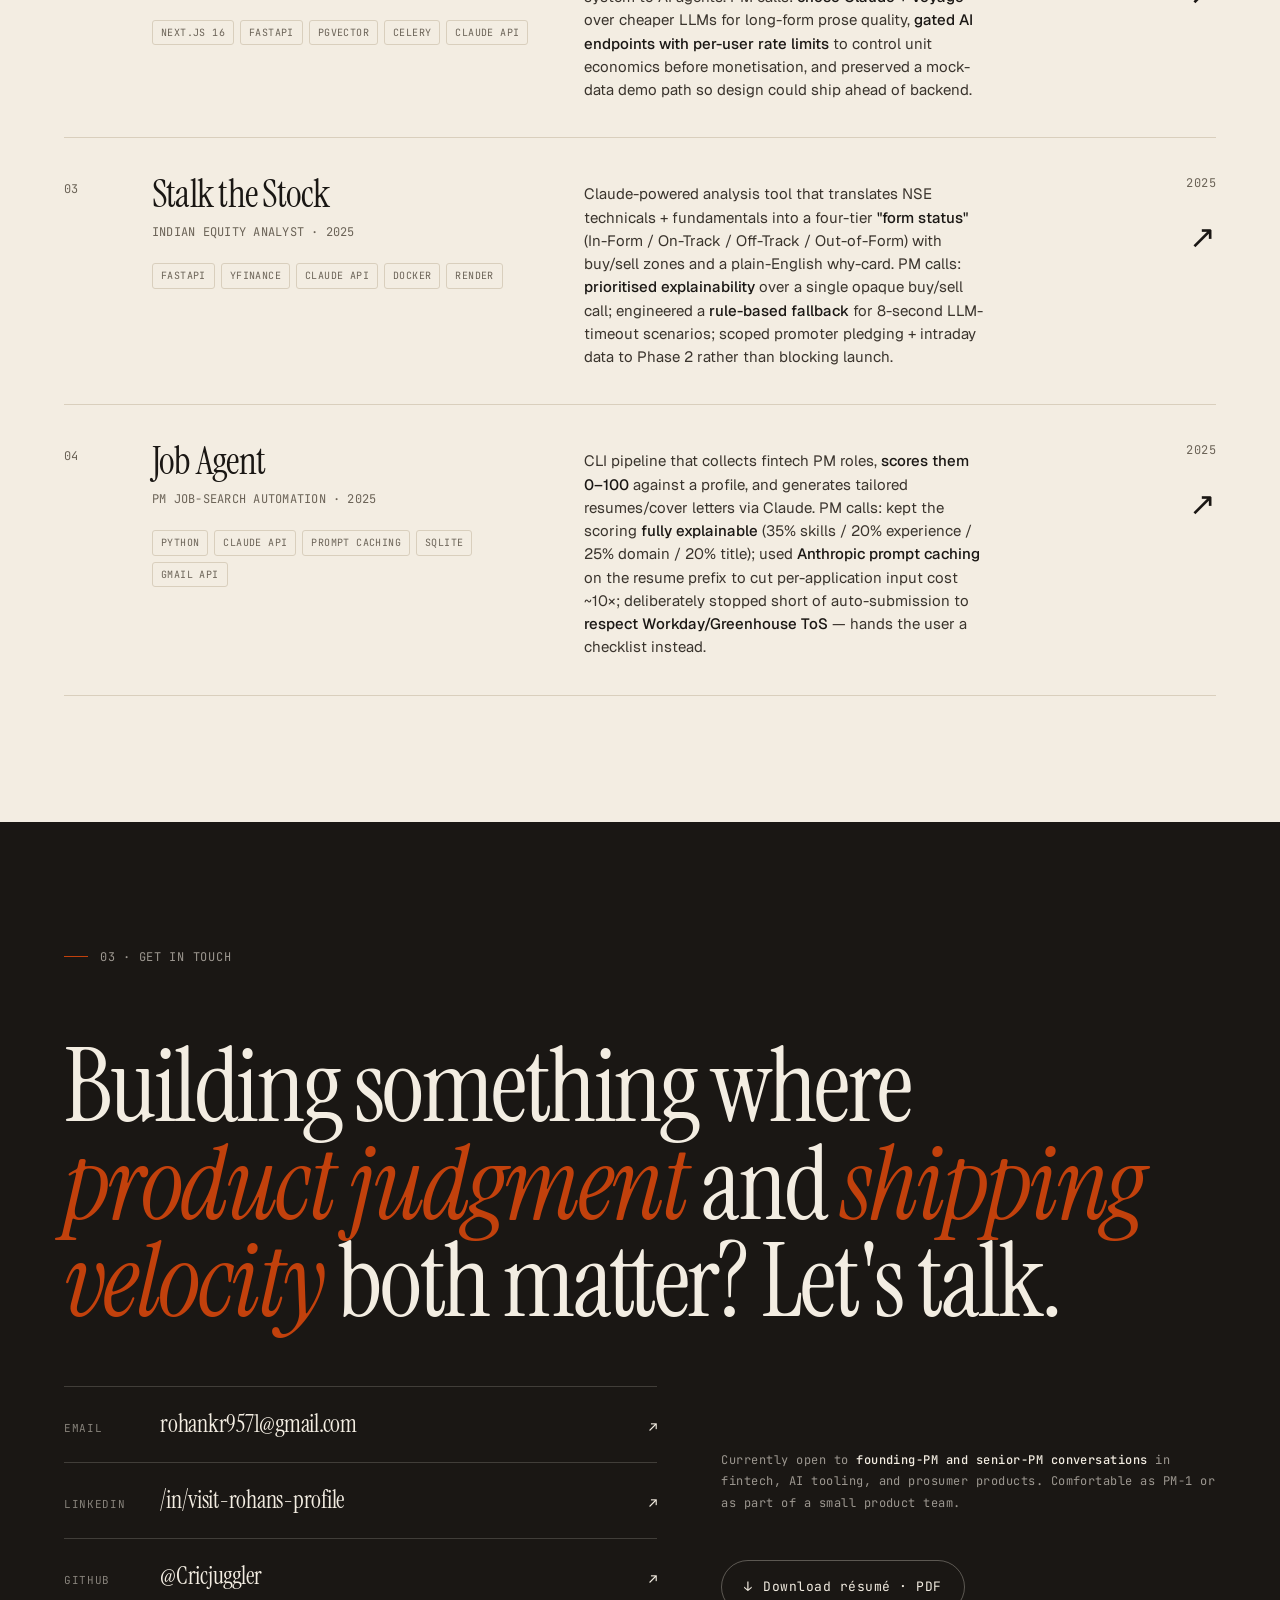
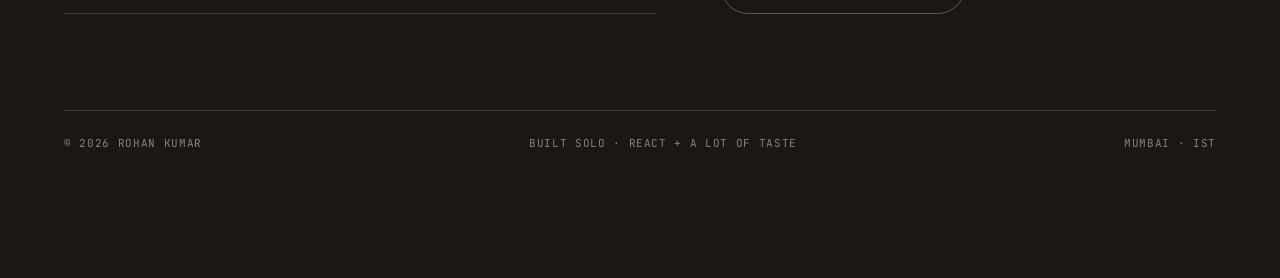
==== commit 6bb0869b: "Remove writing section from portfolio (essay file kept, unlinked) The writing section had one publis" ====
--- a/index.html
+++ b/index.html
@@ -53,8 +53,7 @@
     <div class="nav-links" id="nav-links">
       <a href="#work">01 · Work</a>
       <a href="#projects">02 · Projects</a>
-      <a href="#writing">03 · Writing</a>
-      <a href="#contact">04 · Contact</a>
+      <a href="#contact">03 · Contact</a>
     </div>
     <div class="nav-right">
       <button class="theme-toggle" id="theme-toggle" type="button" aria-label="Toggle dark mode" title="Toggle theme">
@@ -337,50 +336,11 @@
   </div>
 </section>
 
-<!-- ───────── Writing ───────── -->
-<section id="writing" class="writing">
-  <div class="shell">
-    <div class="section-head reveal">
-      <div class="label">03 · Writing</div>
-      <h2>
-        Notes from the middle of shipping — <em>not strategy decks, just the texture of the actual decisions.</em>
-      </h2>
-    </div>
-
-    <div class="writing-grid">
-      <a class="writing-card published reveal delay-1" href="essays/you-are-not-the-user.html">
-        <span class="wc-tag">Published</span>
-        <h4>You are not <em style="color:var(--accent);font-style:italic">the user.</em></h4>
-        <p>A common PM trap — confusing yourself with your users — and how to keep your instincts useful without letting them mislead you.</p>
-        <div class="wc-foot"><span>~3 min read</span><span class="read-on">Read essay ↗</span></div>
-      </a>
-
-      <article class="writing-card reveal delay-2">
-        <span class="wc-tag">Outline</span>
-        <h4>Designing for explainability when the model gets it wrong 20% of the time</h4>
-        <p>Notes from Stalk the Stock — why I picked a four-tier 'form status' over a single buy/sell score, and what changed when users could disagree with the model.</p>
-        <div class="wc-foot"><span>~8 min read</span><span>outlining</span></div>
-      </article>
-
-      <article class="writing-card reveal delay-3">
-        <span class="wc-tag">Idea</span>
-        <h4>Single design token layer for an extension + marketing site</h4>
-        <p>ApplyPilot's shared/ folder is one tokens.css and a Tailwind preset. The structural reason visual drift between product and marketing never appears.</p>
-        <div class="wc-foot"><span>~6 min read</span><span>sketching</span></div>
-      </article>
-    </div>
-
-    <div class="writing-soon-banner">
-      ↳ more essays in the pipe · two drafts above will go live through 2026
-    </div>
-  </div>
-</section>
-
 <!-- ───────── Contact ───────── -->
 <section id="contact" class="contact">
   <div class="shell">
     <div class="section-head reveal">
-      <div class="label">04 · Get in touch</div>
+      <div class="label">03 · Get in touch</div>
     </div>
 
     <h2 class="contact-cta reveal">
